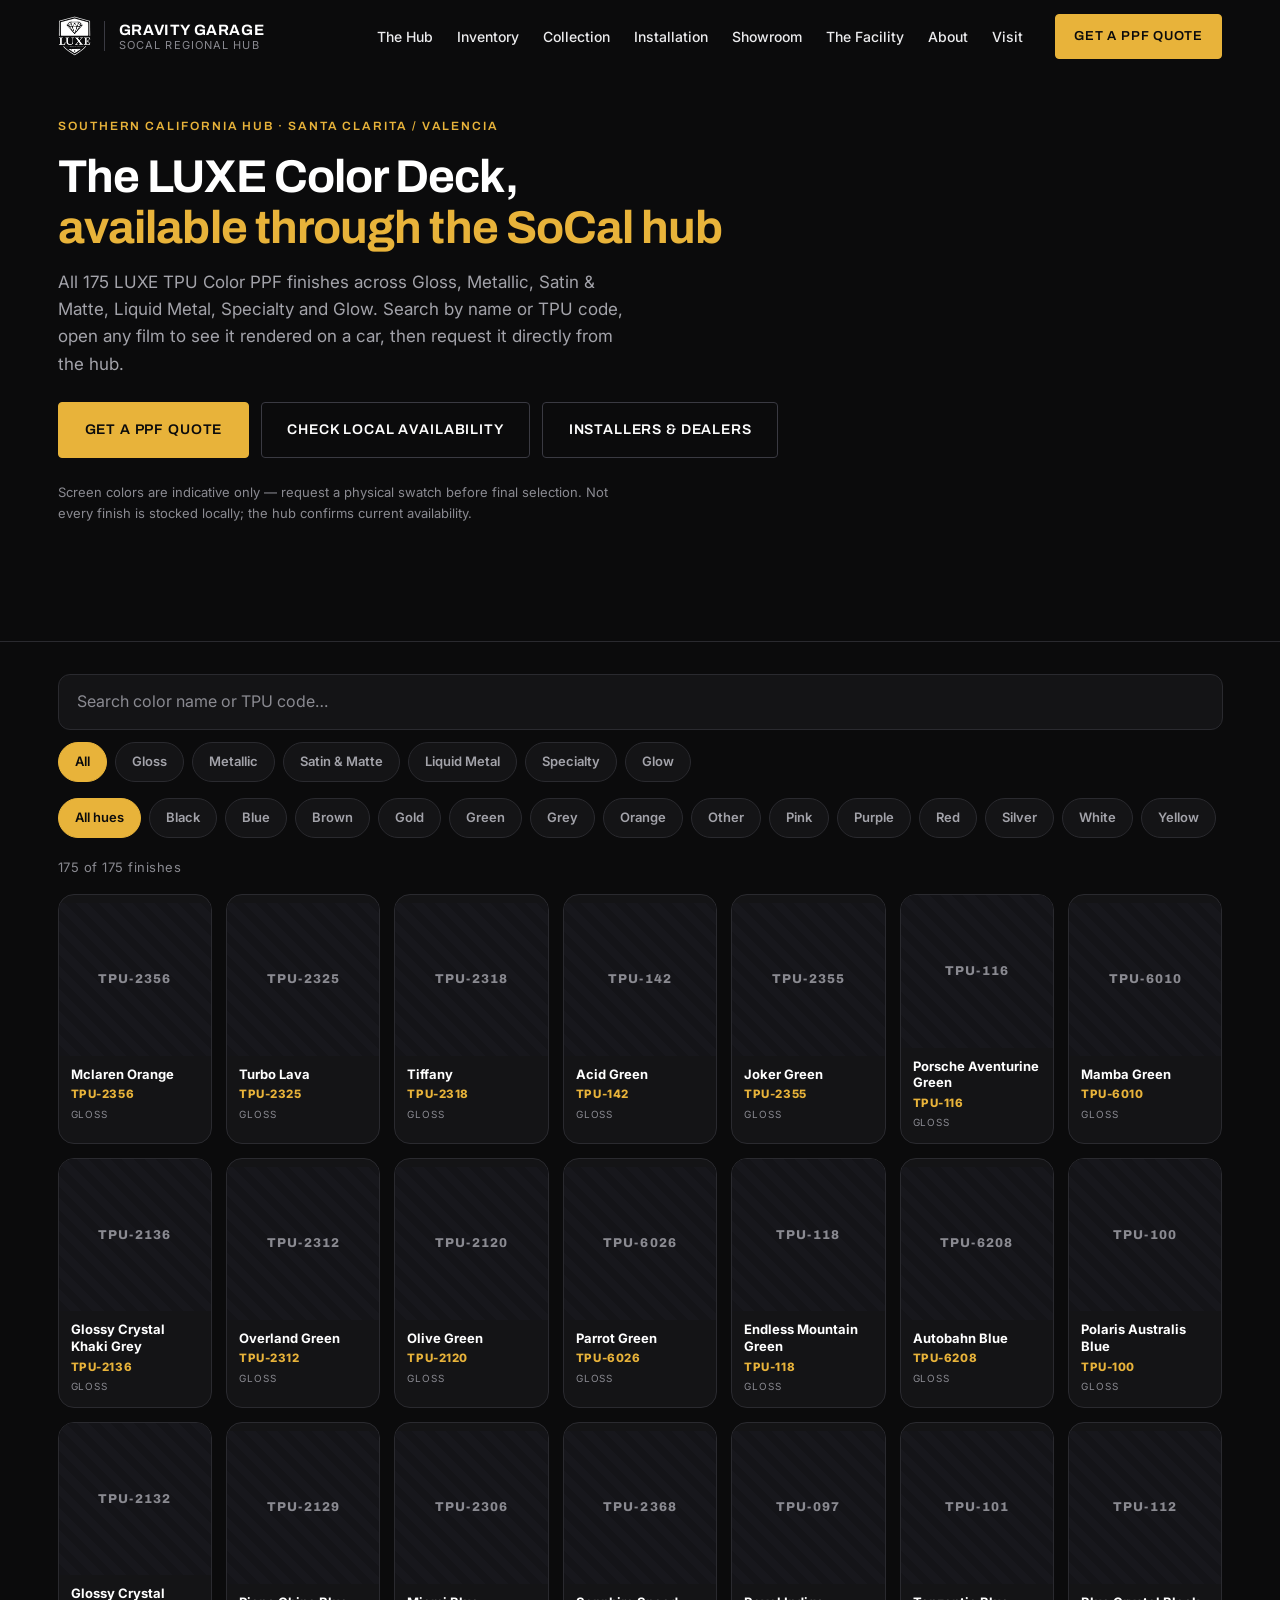
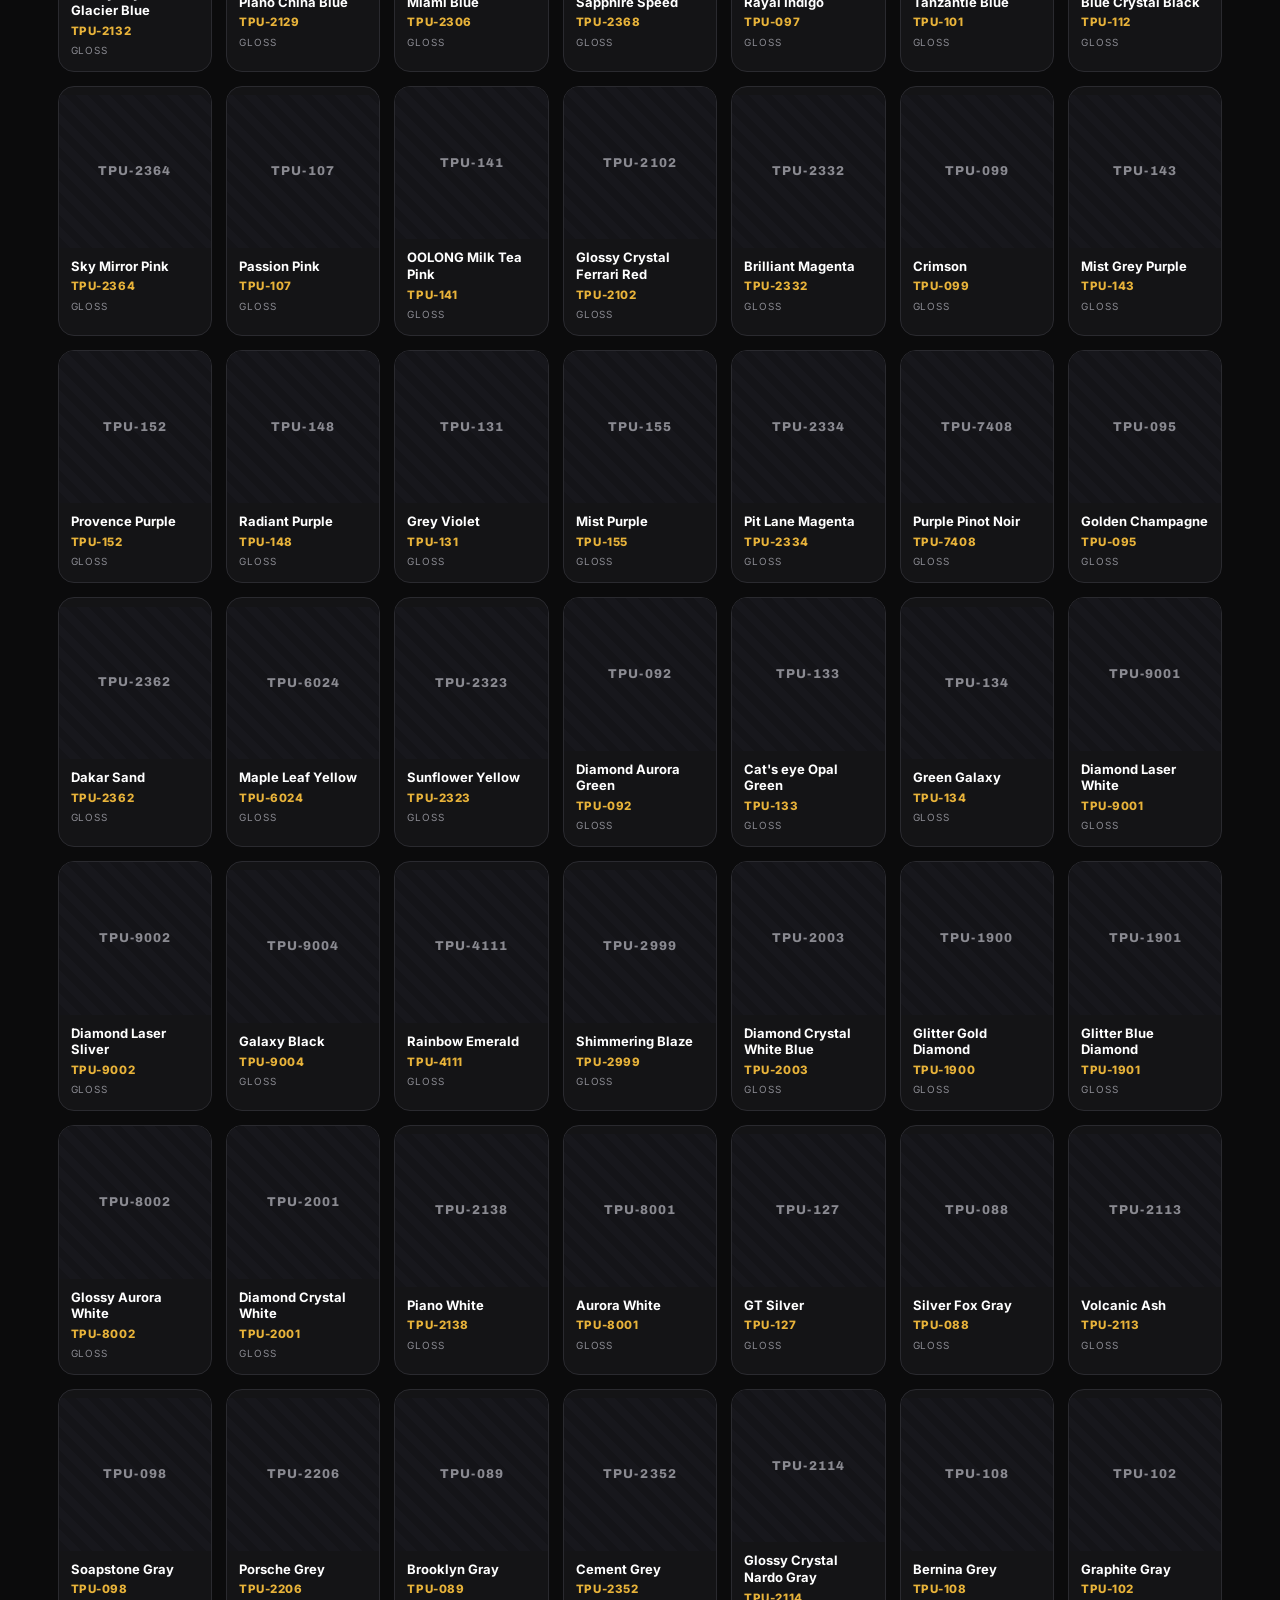
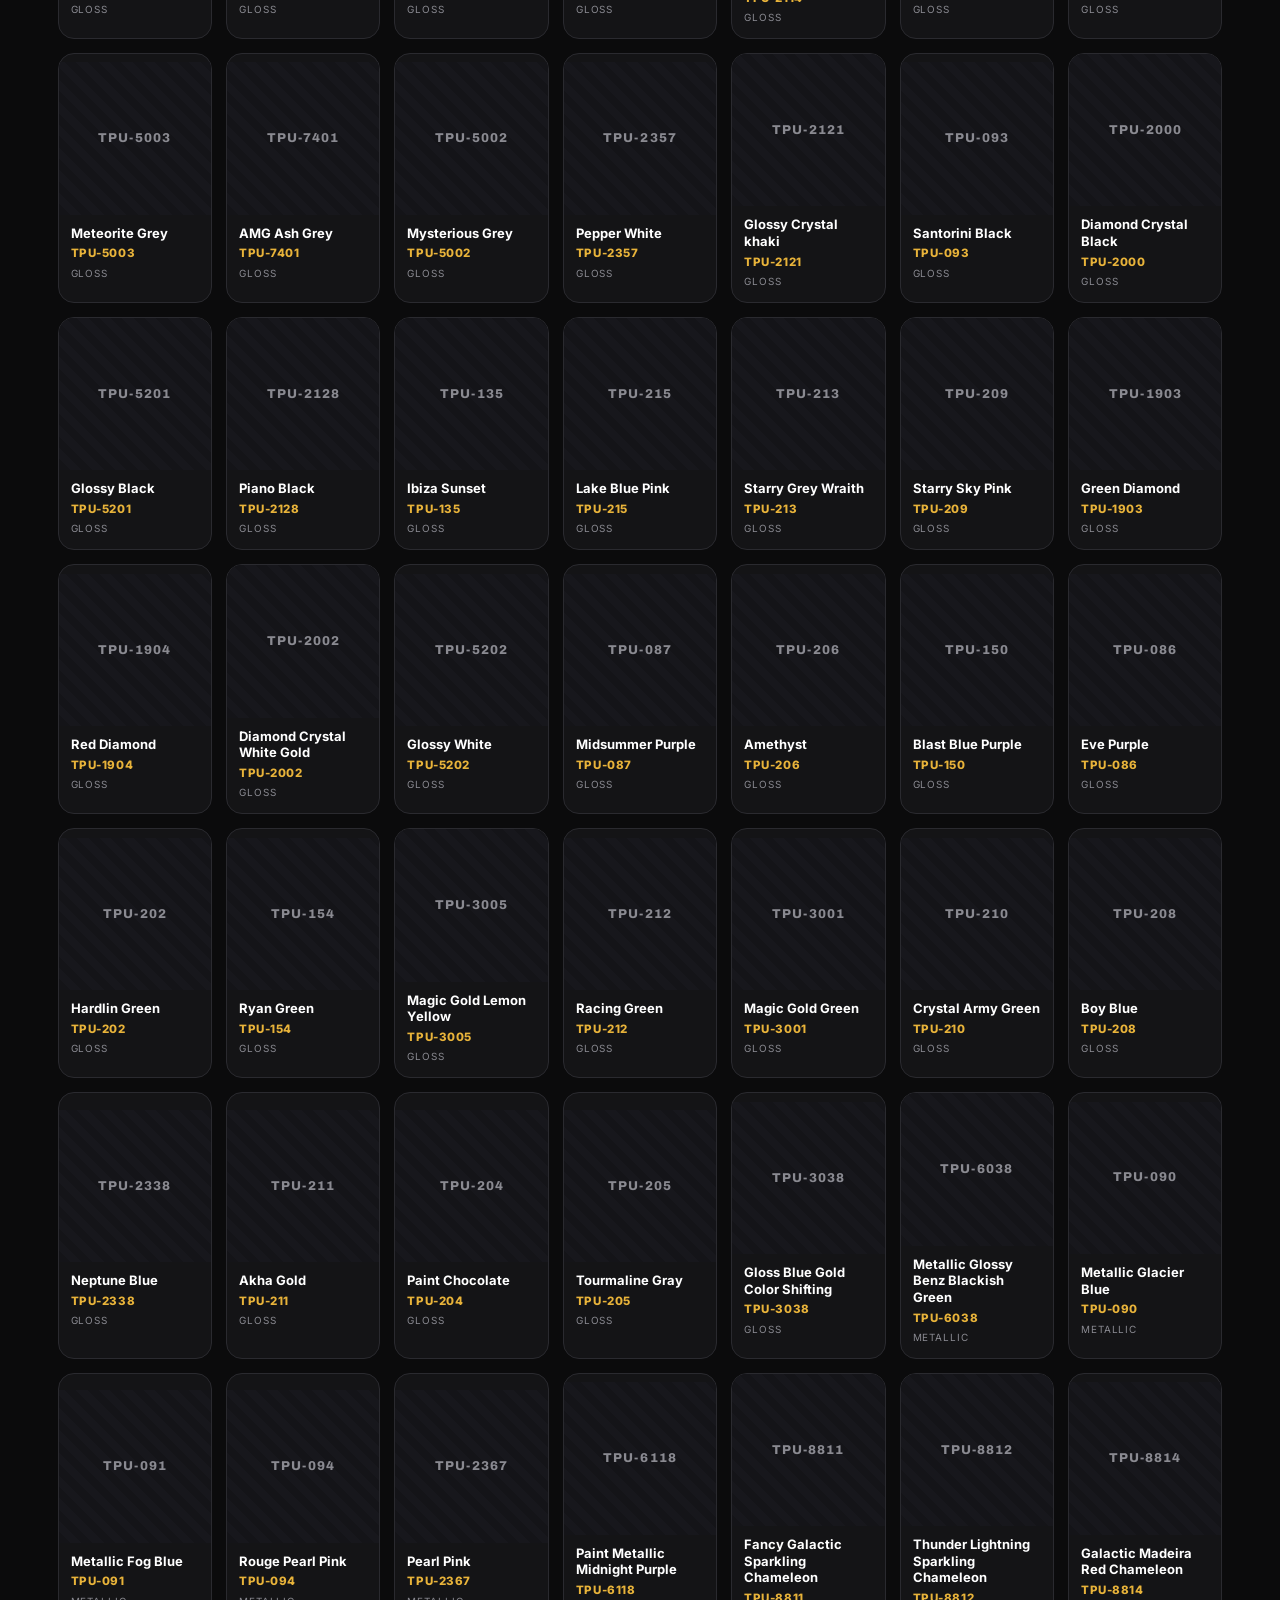
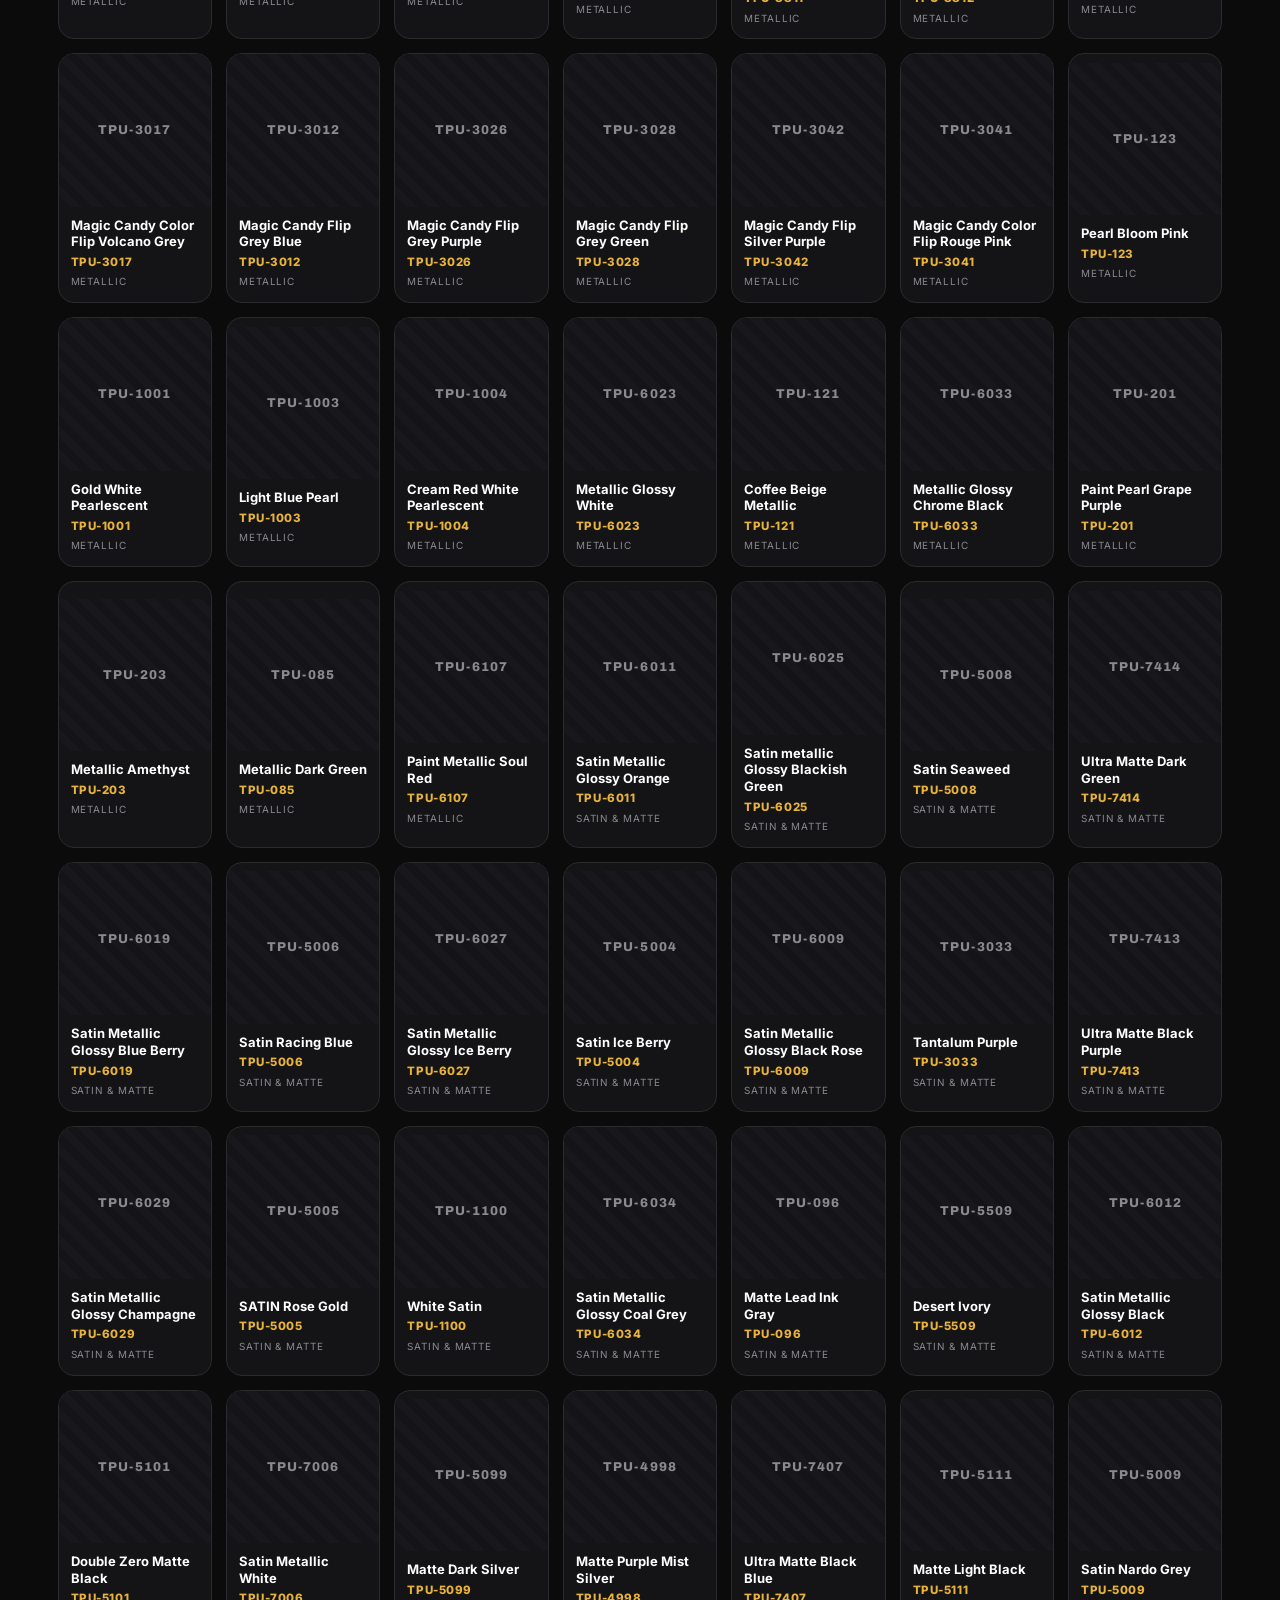
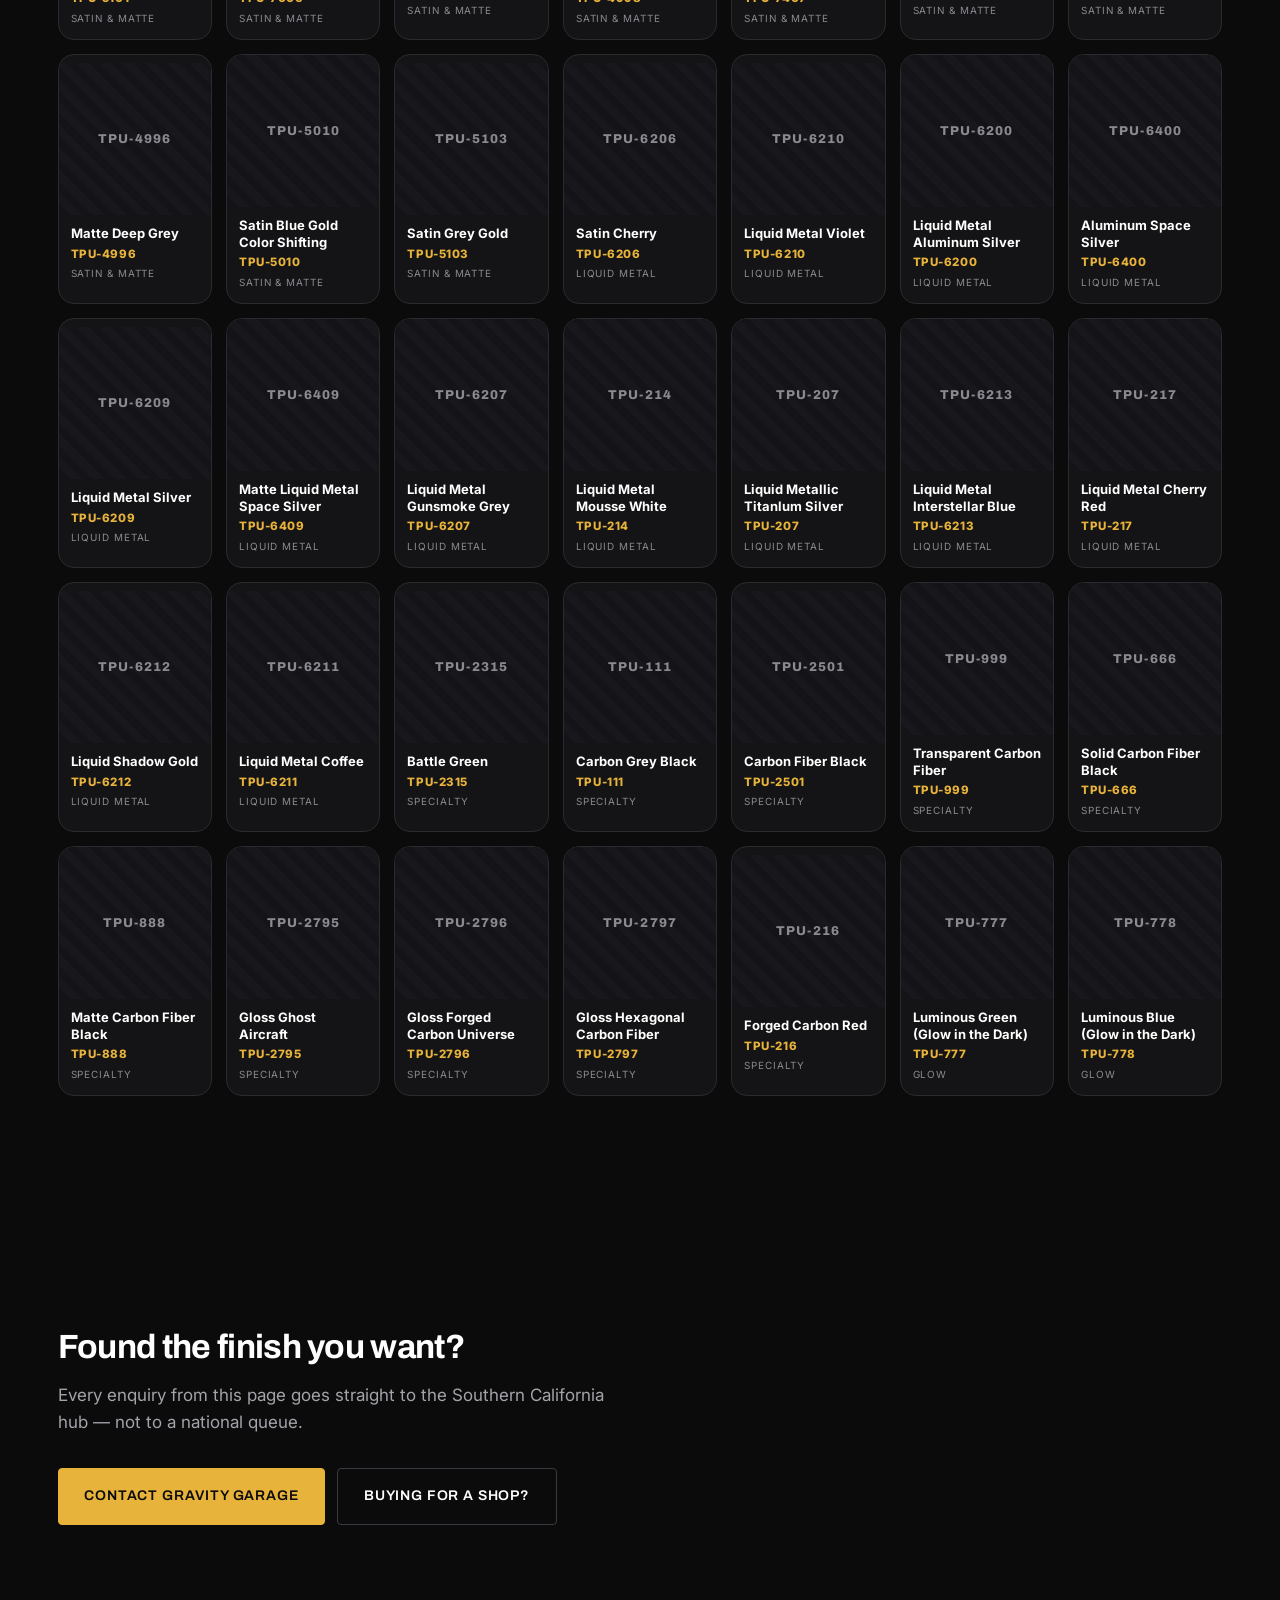
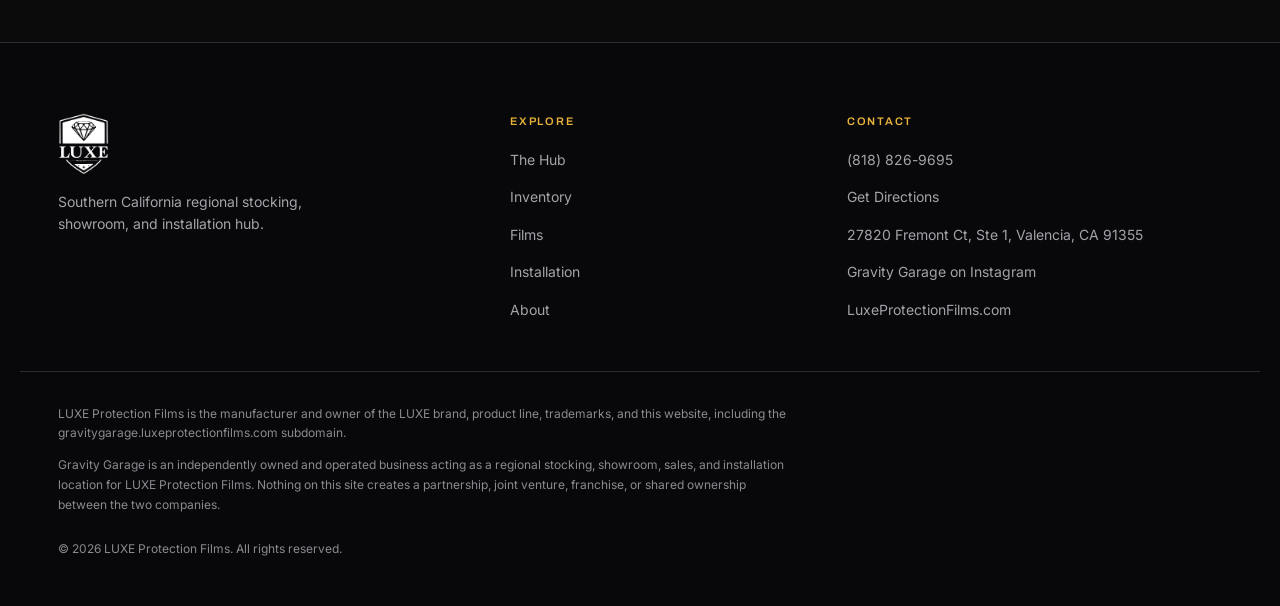
==== color-deck/index.html @ 2bc5af94 "v6 — sales conversion rebuild, local SEO, and the hub color deck POSITIONING & SEO Title, meta, H1 a" ====
<!DOCTYPE html>
<html lang="en" class="no-js">
<head>
<meta charset="utf-8">
<meta name="viewport" content="width=device-width, initial-scale=1, viewport-fit=cover">
<title>LUXE Color PPF Deck — 175 Finishes | Southern California Hub</title>
<meta name="description" content="Browse all 175 LUXE TPU Color PPF finishes — Gloss, Metallic, Satin &amp; Matte, Liquid Metal, Specialty and Glow. Search by name or TPU code, see each film on a car, and request it directly from the Southern California hub in Santa Clarita / Valencia.">
<meta name="theme-color" content="#0B0B0C">
<link rel="canonical" href="https://gravitygarage.luxeprotectionfilms.com/color-deck/">

<meta property="og:type" content="website">
<meta property="og:site_name" content="LUXE Protection Films — Southern California Hub">
<meta property="og:title" content="LUXE Color PPF Deck — 175 Finishes | Southern California">
<meta property="og:description" content="All 175 LUXE TPU Color PPF finishes, searchable by name or TPU code. Request any finish from the Santa Clarita / Valencia hub.">
<meta property="og:url" content="https://gravitygarage.luxeprotectionfilms.com/color-deck/">
<meta property="og:image" content="https://gravitygarage.luxeprotectionfilms.com/assets/images/social/og-luxe-gravity-hub.jpg">
<meta name="twitter:card" content="summary_large_image">
<meta name="geo.region" content="US-CA">
<meta name="geo.placename" content="Santa Clarita, Valencia, California">

<link rel="icon" href="../assets/brand/icon-32.png" sizes="32x32">
<link rel="apple-touch-icon" href="../assets/brand/icon-180.png">
<link rel="preconnect" href="https://fonts.googleapis.com">
<link rel="preconnect" href="https://fonts.gstatic.com" crossorigin>
<link rel="preconnect" href="https://cdn.shopify.com" crossorigin>
<link href="https://fonts.googleapis.com/css2?family=Archivo:wght@500;600;700;800&family=Inter:wght@400;500;600&display=swap" rel="stylesheet">
<link rel="stylesheet" href="../assets/css/reset.css">
<link rel="stylesheet" href="../assets/css/tokens.css">
<link rel="stylesheet" href="../assets/css/main.css">
<link rel="stylesheet" href="../assets/css/deck.css">
</head>
<body>
<a class="skip-link" href="../#main">Skip to main content</a>

<!-- ══════════ HEADER ══════════ -->
<header class="site-header" id="siteHeader">
  <div class="wrap header__inner">

    <a class="lockup" href="/" aria-label="LUXE Protection Films — Southern California Regional Hub, home">
      <img class="lockup__luxe" src="../assets/brand/luxe-logo-white.png"
           srcset="../assets/brand/luxe-logo-white.png 1x, assets/brand/luxe-logo-white@2x.png 2x"
           width="261" height="316" alt="LUXE Protection Films">
      <span class="lockup__rule" aria-hidden="true"></span>
      <span class="lockup__gg">
        <span class="lockup__gg-name">Gravity Garage</span>
        <span class="lockup__gg-sub">SoCal Regional Hub</span>
      </span>
    </a>

    <nav class="nav" id="nav" aria-label="Primary">
      <ul class="nav__list">
        <li><a href="../#hub">The Hub</a></li>
        <li><a href="../#inventory">Inventory</a></li>
        <li><a href="../#films">Collection</a></li>
        <li><a href="../#installation">Installation</a></li>
        <li><a href="../#showroom">Showroom</a></li>
        <li><a href="../#story">The Facility</a></li>
        <li><a href="../#about">About</a></li>
        <li><a href="../#visit">Visit</a></li>
      </ul>
      <a class="btn btn--gold btn--sm nav__cta" href="../#quote" data-cta="quote">Get a PPF Quote</a>
    </nav>

    <button class="nav-toggle" id="navToggle" aria-expanded="false" aria-controls="nav" aria-label="Open menu">
      <span class="nav-toggle__bar"></span>
      <span class="nav-toggle__bar"></span>
      <span class="nav-toggle__bar"></span>
    </button>

  </div>
</header>
<main id="main">
  <section class="section deck-hero">
    <div class="wrap">
      <p class="eyebrow reveal">Southern California Hub · Santa Clarita / Valencia</p>
      <h1 class="h2 reveal" id="deckTitle">The LUXE Color Deck,<br><em>available through the SoCal hub</em></h1>
      <p class="section__lede reveal">All 175 LUXE TPU Color PPF finishes across Gloss, Metallic, Satin &amp; Matte, Liquid Metal, Specialty and Glow. Search by name or TPU code, open any film to see it rendered on a car, then request it directly from the hub.</p>
      <div class="btn-row reveal">
        <a class="btn btn--gold" href="../#quote">Get a PPF Quote</a>
        <a class="btn btn--ghost" href="../#availability">Check Local Availability</a>
        <a class="btn btn--ghost" href="../#trade">Installers &amp; Dealers</a>
      </div>
      <p class="deck__disclaimer reveal">Screen colors are indicative only — request a physical swatch before final selection. Not every finish is stocked locally; the hub confirms current availability.</p>
    </div>
  </section>

  <section class="section deck" aria-labelledby="deckTitle">
    <div class="wrap">
      <div class="deck__controls reveal">
        <label class="sr-only" for="deckSearch">Search color name or TPU code</label>
        <input class="deck__search" id="deckSearch" type="search" placeholder="Search color name or TPU code…" autocomplete="off">
        <div class="deck__chiprow" id="deckSections" role="group" aria-label="Filter by finish"></div>
        <div class="deck__chiprow" id="deckHues" role="group" aria-label="Filter by hue"></div>
      </div>
      <p class="deck__count" id="deckCount" role="status" aria-live="polite"></p>
      <div class="deck__grid" id="deckGrid"></div>
      <p class="deck__empty" id="deckEmpty" hidden>No finishes match — try clearing a filter.</p>
    </div>
  </section>

  <section class="section deck-cta">
    <div class="wrap">
      <h2 class="h2 h2--sm">Found the finish you want?</h2>
      <p class="section__lede">Every enquiry from this page goes straight to the Southern California hub — not to a national queue.</p>
      <div class="btn-row">
        <a class="btn btn--gold" href="../#quote">Contact Gravity Garage</a>
        <a class="btn btn--ghost" href="../#trade">Buying for a shop?</a>
      </div>
    </div>
  </section>
</main>
<!-- ══════════ FOOTER ══════════ -->
<footer class="site-footer">
  <div class="wrap footer__grid">
    <div class="footer__brand">
      <img src="../assets/brand/luxe-logo-white.png" srcset="../assets/brand/luxe-logo-white.png 1x, assets/brand/luxe-logo-white@2x.png 2x" width="261" height="316" loading="lazy" alt="LUXE Protection Films">
      <p>Southern California regional stocking, showroom, and installation hub.</p>
    </div>

    <nav class="footer__nav" aria-label="Footer">
      <h2 class="footer__h">Explore</h2>
      <ul>
        <li><a href="../#hub">The Hub</a></li>
        <li><a href="../#inventory">Inventory</a></li>
        <li><a href="../#films">Films</a></li>
        <li><a href="../#installation">Installation</a></li>
        <li><a href="../#about">About</a></li>
      </ul>
    </nav>

    <div class="footer__contact">
      <h2 class="footer__h">Contact</h2>
      <ul>
        <li><a data-site="phone-link" href="tel:+18188269695"><span data-site="phone">(818) 826-9695</span></a></li>
        <li><a data-site="directions" href="#" target="_blank" rel="noopener">Get Directions</a></li>
        <li><span data-site="address">27820 Fremont Ct, Ste 1, Santa Clarita (Valencia), CA 91355</span></li>
        <li><a data-site="instagram" href="https://www.instagram.com/gravitygarage_" target="_blank" rel="noopener">Gravity Garage on Instagram</a></li>
        <li><a href="https://www.luxeprotectionfilms.com" rel="noopener">LuxeProtectionFilms.com</a></li>
      </ul>
    </div>
  </div>

  <div class="wrap footer__legal">
    <p>LUXE Protection Films is the manufacturer and owner of the LUXE brand, product line, trademarks, and this website, including the <span class="nowrap">gravitygarage.luxeprotectionfilms.com</span> subdomain.</p>
    <p>Gravity Garage is an independently owned and operated business acting as a regional stocking, showroom, sales, and installation location for LUXE Protection Films. Nothing on this site creates a partnership, joint venture, franchise, or shared ownership between the two companies.</p>
    <p class="footer__copy">&copy; <span id="year">2026</span> LUXE Protection Films. All rights reserved.</p>
  </div>
</footer>
<div class="deckm" id="deckModal" hidden>
  <div class="deckm__panel" role="dialog" aria-modal="true" aria-labelledby="deckmName">
    <div class="deckm__swatch" id="deckmSwatch"></div>
    <div class="deckm__body">
      <button class="deckm__close" id="deckmClose" type="button" aria-label="Close">&times;</button>
      <p class="deckm__sec" id="deckmSec"></p>
      <h2 class="deckm__name" id="deckmName"></h2>
      <p class="deckm__code" id="deckmCode"></p>
      <p class="deckm__badge" id="deckmBadge" hidden>★ New for 2026</p>
      <dl class="deckm__rows" id="deckmRows"></dl>
      <div class="deckm__render" id="deckmRender" hidden>
        <p class="deckm__rcap">See it on a car</p>
        <img id="deckmImg" alt="" loading="lazy">
      </div>
      <div class="deckm__acts">
        <a class="btn btn--gold btn--full" id="deckmQuote" href="../#quote">Request this finish</a>
        <a class="btn btn--ghost btn--full" id="deckmStock" href="../#availability">Check local availability</a>
        <a class="deckm__trade" id="deckmTrade" href="../#trade">Buying for a shop? Contact the hub &rarr;</a>
      </div>
      <p class="deckm__fine">Screen colors are indicative. Confirm with a physical swatch before committing.</p>
    </div>
  </div>
</div>

<script src="../assets/js/site-config.js"></script>
<script src="../assets/js/main.js" defer></script>
<script src="../assets/js/color-deck-data.js"></script>
<script src="../assets/js/deck.js" defer></script>
</body>
</html>
---- assets/css/tokens.css ----
/* ============================================================
   tokens.css — design system primitives
   Palette is deliberately narrow: black, white, LUXE yellow.
   Gold is an ACCENT only — never body text on black, never a wash.
   ============================================================ */

:root {

  /* ---- Surfaces ---- */
  --ink:        #0B0B0C;   /* page base */
  --surface:    #141416;   /* raised section */
  --surface-2:  #1B1B1F;   /* cards, inputs */
  --surface-3:  #232328;   /* hover on cards */
  --line:       #2A2A2F;   /* hairline borders */
  --line-soft:  #202024;

  /* ---- Brand ---- */
  --gold:       #E8B33A;
  --gold-deep:  #B98A24;
  --gold-tint:  rgba(232, 179, 58, 0.12);
  --gold-edge:  rgba(232, 179, 58, 0.32);

  /* ---- Text ---- */
  --white:      #FFFFFF;
  --text:       #ECECEE;
  --muted:      #A3A3AA;
  --muted-2:    #8A8A91;   /* WCAG AA: 5.0:1 on --surface, 5.7:1 on --bg */

  /* ---- Type ---- */
  --font-display: "Archivo", "Helvetica Neue", Arial, sans-serif;
  --font-body:    "Inter", "Helvetica Neue", Arial, sans-serif;

  --fs-eyebrow: 0.75rem;
  --fs-body:    1rem;
  --fs-lede:    1.0625rem;

  /* Fluid display sizes */
  --fs-h1: clamp(2.25rem, 1.35rem + 4.4vw, 4.75rem);
  --fs-h2: clamp(1.75rem, 1.25rem + 2.2vw, 2.875rem);
  --fs-h3: clamp(1.125rem, 1rem + 0.5vw, 1.375rem);

  --lh-tight: 1.04;
  --tr-tight: -0.02em;
  --tr-wide:  0.16em;

  /* ---- Space ---- */
  --sp-1: 0.25rem;
  --sp-2: 0.5rem;
  --sp-3: 0.75rem;
  --sp-4: 1rem;
  --sp-5: 1.5rem;
  --sp-6: 2rem;
  --sp-7: 3rem;
  --sp-8: 4rem;
  --sp-9: 6rem;

  --section-y: clamp(4rem, 2.5rem + 6vw, 8rem);

  /* ---- Layout ---- */
  --wrap: 1240px;
  --wrap-pad: clamp(1.25rem, 0.75rem + 2vw, 2.5rem);
  --header-h: 74px;

  /* ---- Radii & elevation ---- */
  --r-sm: 4px;
  --r-md: 8px;
  --r-lg: 14px;
  --shadow-1: 0 1px 2px rgba(0,0,0,.4);
  --shadow-2: 0 18px 44px rgba(0,0,0,.55);

  /* ---- Motion ---- */
  --ease: cubic-bezier(.16,.68,.32,1);
  --t-fast: 160ms var(--ease);
  --t-mid:  260ms var(--ease);
  --t-slow: 420ms var(--ease);
}

@media (max-width: 720px) {
  :root { --header-h: 64px; }
}
---- assets/css/main.css ----
/* ============================================================
   main.css
   LUXE Protection Films — Southern California Regional Hub
   Operated by Gravity Garage
   ------------------------------------------------------------
   00 · Base & typography
   01 · Layout primitives
   02 · Buttons
   03 · Header & navigation
   04 · Hero
   05 · Credential strip
   06 · Split sections
   07 · Locally stocked / inventory
   08 · Film lineup
   09 · Lanes
   10 · Visit block
   11 · Forms & cards
   12 · Contact
   13 · Footer
   14 · Mobile action bar
   15 · Motion / reveal
   16 · Print
   ============================================================ */


/* ══════════ 00 · BASE & TYPOGRAPHY ══════════ */

html { scroll-behavior: smooth; scroll-padding-top: calc(var(--header-h) + 12px); }

body {
  background: var(--ink);
  color: var(--text);
  font-family: var(--font-body);
  font-size: var(--fs-body);
  overflow-x: hidden;
}

p { color: var(--muted); }
p + p { margin-top: var(--sp-4); }

strong { color: var(--text); font-weight: 600; }

em {
  font-style: normal;
  color: var(--gold);
}

.h2, .h3 {
  font-family: var(--font-display);
  color: var(--white);
  letter-spacing: var(--tr-tight);
  line-height: 1.1;
  text-wrap: balance;
}

.h2 { font-size: var(--fs-h2); font-weight: 700; }
.h3 { font-size: var(--fs-h3); font-weight: 600; letter-spacing: -0.01em; }

.eyebrow {
  font-family: var(--font-display);
  font-size: var(--fs-eyebrow);
  font-weight: 600;
  letter-spacing: var(--tr-wide);
  text-transform: uppercase;
  color: var(--gold);
  margin-bottom: var(--sp-4);
}

.muted { color: var(--muted-2); font-size: 0.9375rem; }
.nowrap { white-space: nowrap; }

.opt { color: var(--muted-2); font-weight: 400; }

.skip-link {
  position: absolute;
  left: var(--sp-4);
  top: -100px;
  z-index: 200;
  background: var(--gold);
  color: #000;
  font-weight: 600;
  padding: var(--sp-3) var(--sp-5);
  border-radius: var(--r-sm);
  transition: top var(--t-fast);
}
.skip-link:focus { top: var(--sp-4); }

/* Tick lists */
.ticks {
  list-style: none;
  padding: 0;
  margin: var(--sp-5) 0;
  display: grid;
  gap: var(--sp-3);
}
.ticks li {
  position: relative;
  padding-left: 1.75rem;
  color: var(--muted);
  font-size: 0.9375rem;
}
.ticks li::before {
  content: "";
  position: absolute;
  left: 0;
  top: 0.62em;
  width: 10px;
  height: 2px;
  background: var(--gold);
}


/* ══════════ 01 · LAYOUT PRIMITIVES ══════════ */

.wrap {
  width: 100%;
  max-width: var(--wrap);
  margin-inline: auto;
  padding-inline: var(--wrap-pad);
}

.section { padding-block: var(--section-y); position: relative; }

.section__head {
  max-width: 60ch;
  margin-bottom: clamp(2.5rem, 1.5rem + 3vw, 4rem);
}
.section__lede {
  font-size: var(--fs-lede);
  margin-top: var(--sp-4);
  max-width: 52ch;
}


/* ══════════ 02 · BUTTONS ══════════ */

.btn {
  display: inline-flex;
  align-items: center;
  justify-content: center;
  gap: var(--sp-2);
  font-family: var(--font-display);
  font-size: 0.875rem;
  font-weight: 600;
  letter-spacing: 0.06em;
  text-transform: uppercase;
  padding: 1rem 1.6rem;
  border-radius: var(--r-sm);
  border: 1px solid transparent;
  min-height: 52px;
  text-align: center;
  transition: background-color var(--t-fast), border-color var(--t-fast),
              color var(--t-fast), transform var(--t-fast);
}
.btn:active { transform: translateY(1px); }

.btn--gold {
  background: var(--gold);
  color: #0B0B0C;
  border-color: var(--gold);
}
.btn--gold:hover { background: #F2C255; border-color: #F2C255; }

.btn--ghost {
  background: transparent;
  color: var(--white);
  border-color: #3A3A42;
}
.btn--ghost:hover { border-color: var(--gold); color: var(--gold); }

.btn--sm { padding: 0.7rem 1.15rem; min-height: 42px; font-size: 0.8125rem; }
.btn--full { width: 100%; }

.btn-row {
  display: flex;
  flex-wrap: wrap;
  gap: var(--sp-3);
  margin-top: var(--sp-6);
}
.btn-row--stack { flex-direction: column; margin-top: var(--sp-5); }


/* ══════════ 03 · HEADER & NAVIGATION ══════════ */

.site-header {
  position: fixed;
  inset: 0 0 auto 0;
  z-index: 100;
  height: var(--header-h);
  display: flex;
  align-items: center;
  background: transparent;
  border-bottom: 1px solid transparent;
  transition: background-color var(--t-mid), border-color var(--t-mid),
              backdrop-filter var(--t-mid);
}
.site-header.is-stuck {
  background: rgba(11, 11, 12, 0.92);
  border-bottom-color: var(--line);
  -webkit-backdrop-filter: saturate(140%) blur(14px);
  backdrop-filter: saturate(140%) blur(14px);
}

.header__inner {
  display: flex;
  align-items: center;
  justify-content: space-between;
  gap: var(--sp-5);
}

/* Brand lockup */
.lockup {
  display: flex;
  align-items: center;
  gap: 0.85rem;
  flex-shrink: 0;
}
.lockup__luxe {
  height: 40px;
  width: auto;
}
.lockup__rule {
  width: 1px;
  height: 30px;
  background: #3A3A42;
}
.lockup__gg { display: flex; flex-direction: column; line-height: 1.15; }
.lockup__gg-name {
  font-family: var(--font-display);
  font-size: 0.9375rem;
  font-weight: 700;
  letter-spacing: 0.04em;
  text-transform: uppercase;
  color: var(--white);
}
.lockup__gg-sub {
  font-size: 0.6875rem;
  letter-spacing: 0.1em;
  text-transform: uppercase;
  color: var(--muted-2);
}

.nav { display: flex; align-items: center; gap: var(--sp-6); }
.nav__list { display: flex; align-items: center; gap: var(--sp-5); }
.nav__list a {
  font-size: 0.875rem;
  font-weight: 500;
  color: var(--text);
  padding-block: var(--sp-2);
  position: relative;
  transition: color var(--t-fast);
}
.nav__list a::after {
  content: "";
  position: absolute;
  left: 0; right: 0; bottom: 0;
  height: 1px;
  background: var(--gold);
  transform: scaleX(0);
  transform-origin: left;
  transition: transform var(--t-fast);
}
.nav__list a:hover { color: var(--gold); }
.nav__list a:hover::after { transform: scaleX(1); }

.nav-toggle {
  display: none;
  width: 46px;
  height: 46px;
  flex-direction: column;
  align-items: center;
  justify-content: center;
  gap: 5px;
  margin-right: -8px;
}
.nav-toggle__bar {
  display: block;
  width: 22px;
  height: 2px;
  background: var(--white);
  transition: transform var(--t-fast), opacity var(--t-fast);
}
.nav-toggle[aria-expanded="true"] .nav-toggle__bar:nth-child(1) { transform: translateY(7px) rotate(45deg); }
.nav-toggle[aria-expanded="true"] .nav-toggle__bar:nth-child(2) { opacity: 0; }
.nav-toggle[aria-expanded="true"] .nav-toggle__bar:nth-child(3) { transform: translateY(-7px) rotate(-45deg); }

@media (max-width: 960px) {
  .nav-toggle { display: flex; }

  .nav {
    position: fixed;
    inset: var(--header-h) 0 auto 0;
    flex-direction: column;
    align-items: stretch;
    gap: 0;
    background: rgba(11, 11, 12, 0.98);
    -webkit-backdrop-filter: blur(18px);
    backdrop-filter: blur(18px);
    border-bottom: 1px solid var(--line);
    padding: var(--sp-4) var(--wrap-pad) var(--sp-6);
    transform: translateY(-8px);
    opacity: 0;
    visibility: hidden;
    pointer-events: none;
    transition: opacity var(--t-mid), transform var(--t-mid), visibility var(--t-mid);
    max-height: calc(100dvh - var(--header-h));
    overflow-y: auto;
  }
  .nav.is-open {
    transform: translateY(0);
    opacity: 1;
    visibility: visible;
    pointer-events: auto;
  }
  .nav__list { flex-direction: column; align-items: stretch; gap: 0; }
  .nav__list a {
    display: block;
    padding: var(--sp-4) 0;
    font-size: 1.0625rem;
    border-bottom: 1px solid var(--line-soft);
  }
  .nav__list a::after { display: none; }
  .nav__cta { margin-top: var(--sp-5); width: 100%; }
}

@media (max-width: 420px) {
  .lockup__gg-sub { display: none; }
  .lockup__luxe { height: 34px; }
}


/* ══════════ 04 · HERO ══════════ */

.hero {
  position: relative;
  min-height: 100svh;
  display: flex;
  align-items: flex-end;
  padding-top: calc(var(--header-h) + var(--sp-6));
  padding-bottom: clamp(4rem, 2rem + 8vw, 8rem);
  overflow: hidden;
  isolation: isolate;
}

.hero__media {
  position: absolute;
  inset: 0;
  z-index: -2;
}
.hero__media img {
  width: 100%;
  height: 100%;
  object-fit: cover;
  object-position: center 55%;
}

.hero__scrim {
  position: absolute;
  inset: 0;
  z-index: -1;
  background:
    linear-gradient(to top, rgba(11,11,12,.96) 0%, rgba(11,11,12,.72) 34%, rgba(11,11,12,.30) 66%, rgba(11,11,12,.55) 100%),
    linear-gradient(to right, rgba(11,11,12,.72) 0%, rgba(11,11,12,.10) 62%);
}

.hero__content { position: relative; }

.hero__title {
  font-family: var(--font-display);
  font-size: var(--fs-h1);
  font-weight: 800;
  line-height: var(--lh-tight);
  letter-spacing: var(--tr-tight);
  text-transform: uppercase;
  color: var(--white);
  max-width: 15ch;
  margin-bottom: var(--sp-4);
  text-wrap: balance;
}

.hero__lede {
  font-size: clamp(1rem, 0.94rem + 0.3vw, 1.125rem);
  color: #C9C9CE;
  max-width: 44ch;
  text-wrap: pretty;
}

.hero__actions {
  display: flex;
  flex-wrap: wrap;
  gap: var(--sp-3);
  margin-top: var(--sp-5);
}

/* Three routes in the hero — keep them on one line on desktop,
   stacked and full-width on phones so none of them get cramped. */
.hero__actions--three .btn { flex: 0 1 auto; }

@media (max-width: 720px) {
  .hero__actions--three { flex-direction: column; align-items: stretch; gap: var(--sp-2); }
  .hero__actions--three .btn { width: 100%; }
}

.hero__scroll {
  position: absolute;
  left: 50%;
  bottom: var(--sp-5);
  translate: -50% 0;
  width: 26px;
  height: 42px;
  border: 1px solid #4A4A52;
  border-radius: 13px;
  display: grid;
  place-items: start center;
  padding-top: 8px;
}
.hero__scroll span {
  width: 3px;
  height: 7px;
  border-radius: 2px;
  background: var(--gold);
  animation: scrollHint 1.9s var(--ease) infinite;
}
@keyframes scrollHint {
  0%   { opacity: 0; transform: translateY(0); }
  35%  { opacity: 1; }
  100% { opacity: 0; transform: translateY(14px); }
}

@media (max-width: 720px) {
  .hero { min-height: 92svh; align-items: center; }
  .hero__title { max-width: 100%; }
  .hero__scroll { display: none; }
  .hero__actions .btn { width: 100%; }
}


/* ══════════ 05 · CREDENTIAL STRIP ══════════ */

.credentials {
  background: var(--surface);
  border-block: 1px solid var(--line);
  padding-block: clamp(2.5rem, 1.5rem + 3vw, 4rem);
}
.credentials__grid {
  display: grid;
  grid-template-columns: repeat(4, 1fr);
  gap: var(--sp-6);
}
.cred { border-left: 1px solid var(--line); padding-left: var(--sp-5); }
.cred__n {
  display: block;
  font-family: var(--font-display);
  font-size: 0.75rem;
  font-weight: 700;
  letter-spacing: 0.14em;
  color: var(--gold);
  margin-bottom: var(--sp-3);
}
.cred__t {
  font-family: var(--font-display);
  font-size: 1rem;
  font-weight: 700;
  letter-spacing: 0.02em;
  text-transform: uppercase;
  color: var(--white);
  margin-bottom: var(--sp-2);
}
.cred p { font-size: 0.875rem; line-height: 1.55; }

@media (max-width: 900px) {
  .credentials__grid { grid-template-columns: repeat(2, 1fr); gap: var(--sp-5); }
}
@media (max-width: 520px) {
  .credentials__grid { grid-template-columns: 1fr; }
}


/* ══════════ 06 · SPLIT SECTIONS ══════════ */

.split__grid {
  display: grid;
  grid-template-columns: 1fr 1.05fr;
  gap: clamp(2.5rem, 1rem + 5vw, 5.5rem);
  align-items: center;
}
.split--rev .split__grid { direction: rtl; }
.split--rev .split__grid > * { direction: ltr; }

.split__grid--tight { grid-template-columns: 0.72fr 1fr; }

.split__text { max-width: 56ch; }

.split__media { margin: 0; position: relative; }
.split__media picture {
  display: block;
  border-radius: var(--r-lg);
  overflow: hidden;
  border: 1px solid var(--line);
  box-shadow: var(--shadow-2);
}
.split__media figcaption {
  margin-top: var(--sp-3);
  font-size: 0.8125rem;
  color: var(--muted-2);
  line-height: 1.5;
}

.obj { width: 100%; height: auto; }
.obj--hub      { aspect-ratio: 16 / 10; object-fit: cover; object-position: center 42%; }
.obj--plotter  { aspect-ratio: 16 / 10; object-fit: cover; object-position: center 55%; }
.obj--sign     { aspect-ratio: 4 / 5;   object-fit: cover; object-position: center 46%; }

.split__media--portrait picture { max-width: 460px; }

@media (max-width: 900px) {
  .split__grid,
  .split__grid--tight { grid-template-columns: 1fr; gap: var(--sp-7); }
  .split--rev .split__grid { direction: ltr; }
  .split__media--portrait picture { max-width: 100%; }
  .obj--sign { aspect-ratio: 3 / 2; }
  /* Image first on mobile for the About block reads better after the heading */
  #about .split__media { order: 2; }
  #about .split__text  { order: 1; }
}


/* ══════════ 07 · LOCALLY STOCKED / INVENTORY ══════════ */

.stock {
  position: relative;
  isolation: isolate;
  padding-block: clamp(5rem, 3rem + 9vw, 10rem);
  border-block: 1px solid var(--line);
}
.stock__media { position: absolute; inset: 0; z-index: -2; }
.stock__media img { width: 100%; height: 100%; object-fit: cover; object-position: center 40%; }
.stock__vignette {
  position: absolute;
  inset: 0;
  /* Must be POSITIVE. Inside .stock__media's stacking context a negative
     z-index paints beneath non-positioned block children — i.e. beneath the
     <img> — so the scrim did nothing. .stock__media is itself at z-index:-2,
     so a positive value here still stays behind the panel copy. */
  z-index: 1;
  background:
    linear-gradient(to right, rgba(11,11,12,.95) 0%, rgba(11,11,12,.90) 34%, rgba(11,11,12,.62) 66%, rgba(11,11,12,.42) 100%),
    linear-gradient(to bottom, rgba(11,11,12,.28), rgba(11,11,12,.28));
}

.stock__panel {
  display: grid;
  grid-template-columns: 1fr 440px;
  gap: clamp(2.5rem, 1rem + 5vw, 5rem);
  align-items: start;
}
.stock__copy {
  max-width: 48ch;
  padding: var(--sp-5) var(--sp-5) var(--sp-5) 0;
}
.stock__copy p { color: var(--text); }
.stock__copy p + p { margin-top: var(--sp-4); }


@media (max-width: 900px) {
  .stock__panel { grid-template-columns: 1fr; }
  .stock__copy { padding: var(--sp-4) 0; }
  .stock__copy::before { display: none; }
  .stock__vignette {
    background: linear-gradient(to bottom, rgba(11,11,12,.93), rgba(11,11,12,.97));
  }
}


/* ══════════ 08 · FILM LINEUP ══════════ */

.films { background: var(--surface); border-bottom: 1px solid var(--line); }

.films__grid {
  display: grid;
  grid-template-columns: repeat(4, 1fr);
  gap: var(--sp-5);
}

.film {
  background: var(--surface-2);
  border: 1px solid var(--line);
  border-radius: var(--r-lg);
  overflow: hidden;
  display: flex;
  flex-direction: column;
  transition: border-color var(--t-mid), transform var(--t-mid), background-color var(--t-mid);
}
.film:hover {
  border-color: var(--gold-edge);
  background: var(--surface-3);
  transform: translateY(-3px);
}

.film__media {
  aspect-ratio: 4 / 3;
  background: #101013;
  border-bottom: 1px solid var(--line);
  overflow: hidden;
}
.film__media img { width: 100%; height: 100%; object-fit: cover; object-position: center; }
.film__media--tone img { object-position: center 60%; }

.film__body { padding: var(--sp-5); display: flex; flex-direction: column; flex: 1; }
.film__n {
  font-family: var(--font-display);
  font-size: 0.6875rem;
  font-weight: 700;
  letter-spacing: 0.16em;
  color: var(--gold);
  margin-bottom: var(--sp-3);
}
.film__body .h3 { margin-bottom: var(--sp-2); }
.film__tag {
  font-family: var(--font-display);
  font-size: 0.8125rem;
  font-weight: 500;
  letter-spacing: 0.04em;
  text-transform: uppercase;
  color: #C9C9CE;
  margin-bottom: var(--sp-3);
}
.film__body p:last-child { font-size: 0.875rem; line-height: 1.6; }

.films__note {
  margin-top: var(--sp-6);
  font-size: 0.9375rem;
}
.films__note a {
  color: var(--gold);
  border-bottom: 1px solid var(--gold-edge);
  transition: border-color var(--t-fast);
}
.films__note a:hover { border-bottom-color: var(--gold); }

@media (max-width: 1040px) { .films__grid { grid-template-columns: repeat(2, 1fr); } }
@media (max-width: 560px)  { .films__grid { grid-template-columns: 1fr; } }


/* ══════════ 09 · LANES ══════════ */

.lanes__grid {
  display: grid;
  grid-template-columns: repeat(2, 1fr);
  gap: var(--sp-5);
}
.lane {
  background: var(--surface);
  border: 1px solid var(--line);
  border-radius: var(--r-lg);
  padding: clamp(1.75rem, 1rem + 2vw, 2.75rem);
  display: flex;
  flex-direction: column;
}
.lane--alt {
  background:
    linear-gradient(180deg, var(--gold-tint) 0%, rgba(0,0,0,0) 46%),
    var(--surface);
  border-color: var(--gold-edge);
}
.lane p { margin-top: var(--sp-3); }
.lane .btn-row { margin-top: auto; padding-top: var(--sp-6); }

@media (max-width: 780px) { .lanes__grid { grid-template-columns: 1fr; } }


/* ══════════ 10 · VISIT BLOCK ══════════ */

.visit {
  margin-top: var(--sp-7);
  padding-top: var(--sp-6);
  border-top: 1px solid var(--line);
}
.visit .h3 { margin-bottom: var(--sp-5); }

.visit__list { display: grid; gap: var(--sp-4); }
.visit__list > div {
  display: grid;
  grid-template-columns: 96px 1fr;
  gap: var(--sp-4);
  align-items: baseline;
}
.visit__list dt {
  font-family: var(--font-display);
  font-size: 0.6875rem;
  font-weight: 600;
  letter-spacing: 0.14em;
  text-transform: uppercase;
  color: var(--muted-2);
}
.visit__list dd { color: var(--text); font-size: 0.9375rem; }
.visit__list dd a { border-bottom: 1px solid var(--gold-edge); transition: color var(--t-fast); }
.visit__list dd a:hover { color: var(--gold); }

@media (max-width: 480px) {
  .visit__list > div { grid-template-columns: 1fr; gap: var(--sp-1); }
  .visit .btn-row .btn { width: 100%; }
}


/* ══════════ 11 · FORMS & CARDS ══════════ */

.card {
  background: var(--surface-2);
  border: 1px solid var(--line);
  border-radius: var(--r-lg);
  padding: clamp(1.5rem, 1rem + 1.6vw, 2.25rem);
  box-shadow: var(--shadow-2);
}
.form-card .h3 { margin-bottom: var(--sp-5); }

.form { display: grid; gap: var(--sp-4); }
.form--compact { gap: var(--sp-3); }

.field { display: grid; gap: var(--sp-2); }
.field-row { display: grid; grid-template-columns: 1fr 1fr; gap: var(--sp-4); }

.field label {
  font-family: var(--font-display);
  font-size: 0.75rem;
  font-weight: 600;
  letter-spacing: 0.1em;
  text-transform: uppercase;
  color: var(--muted);
}

.field input,
.field select,
.field textarea {
  width: 100%;
  background: #0E0E10;
  border: 1px solid #313139;
  border-radius: var(--r-sm);
  color: var(--white);
  padding: 0.85rem 0.9rem;
  font-size: 1rem;
  min-height: 50px;
  transition: border-color var(--t-fast), background-color var(--t-fast);
}
.field textarea { min-height: auto; resize: vertical; line-height: 1.55; }

.field input::placeholder,
.field textarea::placeholder { color: #5E5E66; }

.field input:hover,
.field select:hover,
.field textarea:hover { border-color: #43434D; }

.field input:focus,
.field select:focus,
.field textarea:focus {
  outline: none;
  border-color: var(--gold);
  background: #121215;
  box-shadow: 0 0 0 3px rgba(232,179,58,.15);
}

.field select {
  appearance: none;
  background-image:
    linear-gradient(45deg, transparent 50%, var(--muted) 50%),
    linear-gradient(135deg, var(--muted) 50%, transparent 50%);
  background-position: calc(100% - 20px) 22px, calc(100% - 14px) 22px;
  background-size: 6px 6px, 6px 6px;
  background-repeat: no-repeat;
  padding-right: 2.5rem;
}
.field select option { background: #141416; color: #fff; }

/* Invalid state */
.field input[aria-invalid="true"],
.field select[aria-invalid="true"],
.field textarea[aria-invalid="true"] { border-color: #E06A5C; }

.err {
  font-size: 0.8125rem;
  color: #F08C80;
  min-height: 0;
  margin: 0;
}
.err:empty { display: none; }

/* Honeypot */
.hp {
  position: absolute !important;
  width: 1px; height: 1px;
  overflow: hidden;
  clip: rect(0 0 0 0);
  clip-path: inset(50%);
  white-space: nowrap;
}

.form button[type="submit"] { margin-top: var(--sp-2); }
.form button[disabled] { opacity: .6; cursor: progress; }

.form__status {
  font-size: 0.875rem;
  margin: 0;
  min-height: 0;
}
.form__status:empty { display: none; }
.form__status[data-state="ok"]   { color: #7BD4A0; }
.form__status[data-state="error"]{ color: #F08C80; }

.form__fine {
  font-size: 0.75rem;
  color: var(--muted-2);
  line-height: 1.5;
  margin: 0;
}

@media (max-width: 520px) {
  .field-row { grid-template-columns: 1fr; gap: var(--sp-4); }
}


/* ══════════ 12 · CONTACT ══════════ */

.contact { background: var(--surface); border-top: 1px solid var(--line); }
.contact__grid {
  display: grid;
  grid-template-columns: 1fr 1.1fr;
  gap: clamp(2.5rem, 1rem + 5vw, 5rem);
  align-items: start;
}
.contact__intro { max-width: 46ch; }
.contact__intro p { margin-top: var(--sp-4); }

.contact__quick {
  margin-top: var(--sp-6);
  display: grid;
  gap: var(--sp-3);
}
.contact__quick a {
  display: inline-flex;
  align-items: center;
  gap: var(--sp-3);
  font-size: 0.9375rem;
  color: var(--text);
  transition: color var(--t-fast);
}
.contact__quick a:hover { color: var(--gold); }
.ico { color: var(--gold); font-size: 0.875rem; }

@media (max-width: 900px) {
  .contact__grid { grid-template-columns: 1fr; }
}


/* ══════════ 13 · FOOTER ══════════ */

.site-footer {
  background: #08080A;
  border-top: 1px solid var(--line);
  padding-top: clamp(3rem, 2rem + 3vw, 5rem);
}
.footer__grid {
  display: grid;
  grid-template-columns: 1.4fr 1fr 1.3fr;
  gap: var(--sp-7);
  padding-bottom: var(--sp-7);
}
.footer__brand img { height: 62px; width: auto; margin-bottom: var(--sp-4); }
.footer__brand p { font-size: 0.875rem; max-width: 34ch; }

.footer__h {
  font-family: var(--font-display);
  font-size: 0.6875rem;
  font-weight: 600;
  letter-spacing: 0.16em;
  text-transform: uppercase;
  color: var(--gold);
  margin-bottom: var(--sp-4);
}
.footer__nav ul,
.footer__contact ul { display: grid; gap: var(--sp-3); list-style: none; padding: 0; }
.footer__nav a,
.footer__contact a,
.footer__contact span {
  font-size: 0.875rem;
  color: var(--muted);
  transition: color var(--t-fast);
}
.footer__nav a:hover,
.footer__contact a:hover { color: var(--gold); }

.footer__legal {
  border-top: 1px solid var(--line);
  padding-block: var(--sp-6) var(--sp-7);
}
.footer__legal p {
  font-size: 0.75rem;
  line-height: 1.65;
  color: var(--muted-2);
  max-width: 92ch;
}
.footer__legal p + p { margin-top: var(--sp-3); }
.footer__copy { margin-top: var(--sp-5) !important; }

@media (max-width: 860px) {
  .footer__grid { grid-template-columns: 1fr 1fr; gap: var(--sp-6); }
  .footer__brand { grid-column: 1 / -1; }
}
@media (max-width: 520px) {
  .footer__grid { grid-template-columns: 1fr; }
}


/* ══════════ 14 · MOBILE ACTION BAR ══════════ */

.actionbar { display: none; }

/* The bar is fixed over the page, so the document needs matching
   clearance or it covers the last form field, the submit button, and
   the footer disclaimer. 64px bar + safe-area inset + breathing room. */
@media (max-width: 720px) {
  body { padding-bottom: calc(64px + env(safe-area-inset-bottom)); }
  .site-footer { padding-bottom: var(--sp-5); }
  /* Anchored jumps shouldn't land under the sticky header either. */
  :target { scroll-margin-top: 84px; }
  .form .btn[type="submit"] { scroll-margin-bottom: calc(88px + env(safe-area-inset-bottom)); }
}

@media (max-width: 720px) {
  .actionbar {
    position: fixed;
    left: 0; right: 0; bottom: 0;
    z-index: 90;
    display: grid;
    grid-template-columns: repeat(3, 1fr);
    gap: 1px;
    background: var(--line);
    border-top: 1px solid var(--line);
    padding-bottom: env(safe-area-inset-bottom);
    transform: translateY(110%);
    transition: transform var(--t-mid);
  }
  .actionbar.is-visible { transform: translateY(0); }

  .actionbar__btn {
    background: #101013;
    color: var(--white);
    display: flex;
    flex-direction: column;
    align-items: center;
    justify-content: center;
    gap: 3px;
    min-height: 60px;
    font-family: var(--font-display);
    font-size: 0.6875rem;
    font-weight: 600;
    letter-spacing: 0.1em;
    text-transform: uppercase;
  }
  .actionbar__btn .ico { font-size: 1rem; line-height: 1; }
  .actionbar__btn--gold { background: var(--gold); color: #0B0B0C; }
  .actionbar__btn--gold .ico { color: #0B0B0C; }

  /* Keep last section clear of the bar */
  .site-footer { padding-bottom: 64px; }
}


/* ══════════ 15 · MOTION / REVEAL ══════════ */

.reveal {
  opacity: 0;
  transform: translateY(18px);
  transition: opacity var(--t-slow), transform var(--t-slow);
  will-change: opacity, transform;
}
.reveal.is-in { opacity: 1; transform: none; }

/* Stagger children inside grids */
.credentials__grid .reveal:nth-child(2),
.films__grid .reveal:nth-child(2) { transition-delay: 70ms; }
.credentials__grid .reveal:nth-child(3),
.films__grid .reveal:nth-child(3) { transition-delay: 140ms; }
.credentials__grid .reveal:nth-child(4),
.films__grid .reveal:nth-child(4) { transition-delay: 210ms; }
.lanes__grid .reveal:nth-child(2) { transition-delay: 90ms; }

@media (prefers-reduced-motion: reduce) {
  .reveal { opacity: 1 !important; transform: none !important; }
  .hero__scroll span { animation: none; opacity: 1; }
}

/* Fallback if JS is unavailable */
.no-js .reveal { opacity: 1; transform: none; }


/* ══════════ 16 · PRINT ══════════ */

@media print {
  .site-header, .actionbar, .hero__scroll, .form-card, .nav-toggle { display: none !important; }
  body { background: #fff; color: #000; }
  .h2, .h3, .hero__title { color: #000; }
  p, .muted { color: #333; }
  .section { padding-block: 1.5rem; }
}

/* ══════════════════════════════════════════════════
   COLLECTION · SPECS, COLORWAYS, RANGE, FACILITY
   ══════════════════════════════════════════════════ */

.h2--sm{font-size:clamp(1.5rem,3vw,2.1rem)}

/* Spec list inside film cards */
.spec{list-style:none;margin:1rem 0 0;padding:0;display:flex;flex-wrap:wrap;gap:.4rem}
.spec li{font-family:var(--f-ui,inherit);font-size:.75rem;letter-spacing:.04em;text-transform:uppercase;
  color:var(--muted);border:1px solid var(--line);border-radius:2rem;padding:.3rem .7rem}

/* Outbound product link */
.film__link{display:inline-flex;align-items:center;gap:.45rem;margin-top:1.1rem;
  font-size:.78rem;letter-spacing:.09em;text-transform:uppercase;font-weight:600;
  color:var(--gold);text-decoration:none;border-bottom:1px solid transparent;transition:border-color .2s,color .2s}
.film__link:hover,.film__link:focus-visible{border-bottom-color:var(--gold);color:#fff}
.film__link span{font-size:.9em}

/* Colorway block */
.colorway{margin-top:5rem;padding-top:3.5rem;border-top:1px solid var(--line)}
.colorway__head{max-width:60ch;margin-bottom:2.5rem}
.colorway__grid{display:grid;gap:1.5rem;grid-template-columns:repeat(auto-fit,minmax(230px,1fr))}
.cway{background:var(--surface);border:1px solid var(--line);border-radius:var(--r,10px);padding:1.6rem}
.cway__t{font-family:var(--f-display,inherit);font-size:1rem;letter-spacing:.12em;text-transform:uppercase;
  color:#fff;margin:0 0 1rem;padding-bottom:.7rem;border-bottom:1px solid var(--gold)}
.chips{list-style:none;margin:0 0 1rem;padding:0;display:flex;flex-wrap:wrap;gap:.35rem}
.chips li{font-size:.76rem;color:var(--muted);background:var(--surface-2);border:1px solid var(--line);
  border-radius:2rem;padding:0;white-space:nowrap;overflow:hidden}
.chips li > *{display:block;padding:.28rem .65rem}

/* Supporting range */
.range{margin-top:3rem;display:grid;gap:1.5rem;grid-template-columns:repeat(auto-fit,minmax(240px,1fr))}
.range__item{padding:1.5rem 0 0;border-top:1px solid var(--line)}
.range__item p{color:var(--muted);font-size:.94rem;margin:0}
.range__item .film__link{margin-top:.85rem}

/* ── Story timeline ── */
.story{background:var(--surface)}
/* Facility / Capability / Regional Support — factual columns. */
.facts{display:grid;gap:2rem;grid-template-columns:repeat(auto-fit,minmax(260px,1fr))}
.fact{position:relative;padding-top:2.2rem;border-top:1px solid var(--line)}
.fact::before{content:"";position:absolute;top:-1px;left:0;width:44px;height:2px;background:var(--gold)}
.fact__t{font-family:var(--font-display);font-size:.78rem;letter-spacing:.16em;
  text-transform:uppercase;color:var(--gold);font-weight:700;margin:0 0 .8rem}
.fact p{color:var(--muted);margin:0}

.timeline{list-style:none;margin:0;padding:0;display:grid;gap:2rem;
  grid-template-columns:repeat(auto-fit,minmax(260px,1fr));counter-reset:tl}
.tl{position:relative;padding-top:2.2rem;border-top:1px solid var(--line)}
.tl::before{content:"";position:absolute;top:-1px;left:0;width:44px;height:2px;background:var(--gold)}
.tl__mark{display:block;font-size:.72rem;letter-spacing:.16em;text-transform:uppercase;
  color:var(--gold);font-weight:700;margin-bottom:.7rem}
.tl p{color:var(--muted);margin:.6rem 0 0}
.tl .h3{margin:0}

@media (max-width:640px){
  .colorway{margin-top:3.5rem;padding-top:2.5rem}
  .cway{padding:1.3rem}
  .timeline{gap:1.75rem}
  .facts{gap:1.75rem}
}

/* ══════════ SHOWROOM GALLERY ══════════ */
.showroom{background:var(--surface)}
.gallery{display:grid;gap:1.25rem;grid-template-columns:repeat(2,1fr)}
.shot{margin:0}
.shot--lead{grid-column:1 / -1}
.shot picture{display:block;overflow:hidden;border-radius:var(--r,10px);border:1px solid var(--line)}
.shot img{display:block;width:100%;height:100%;object-fit:cover;aspect-ratio:4/3;
  transition:transform .6s cubic-bezier(.2,.7,.2,1)}
.shot--lead img{aspect-ratio:16/9}
.shot:hover img{transform:scale(1.03)}
.shot figcaption{margin-top:.7rem;font-size:.82rem;color:var(--muted)}
.ticks--row{margin-top:2.5rem;display:grid;gap:.65rem 2rem;
  grid-template-columns:repeat(auto-fit,minmax(240px,1fr))}
.showroom .btn-row{margin-top:2rem}
@media (max-width:720px){
  .gallery{grid-template-columns:1fr}
  .shot--lead img{aspect-ratio:4/3}
}
@media (prefers-reduced-motion:reduce){.shot img{transition:none}.shot:hover img{transform:none}}

/* ══════════ PACKSHOTS · RANGE CARDS · SOCIAL ══════════ */
/* Packaging renders are supplied on a white studio background and are used
   unmodified, so their panels are light rather than dark.                   */
.film__media--pack{background:#fff;display:flex;align-items:center;justify-content:center;
  padding:1rem;aspect-ratio:4/3;overflow:hidden}
.film__media--pack img{width:100%;height:100%;object-fit:contain;
  transition:transform .5s cubic-bezier(.2,.7,.2,1)}
.film:hover .film__media--pack img{transform:scale(1.03)}

.colorway__pack{margin:0 0 2rem;background:#fff;border:1px solid var(--line);
  border-radius:var(--r,10px);padding:1.1rem;display:flex;align-items:center;justify-content:center}
.colorway__pack img{width:auto;max-width:100%;height:auto;max-height:250px;object-fit:contain}

.range--cards{align-items:start}
.range__item--media{border-top:0;padding:0;background:var(--surface);
  border:1px solid var(--line);border-radius:var(--r,10px);overflow:hidden;
  display:grid;grid-template-columns:170px 1fr;gap:1.2rem;align-items:center}
.range__item--media .packshot{background:#fff;height:100%;display:flex;
  align-items:center;justify-content:center;padding:.9rem}
.range__item--media .packshot img{width:100%;height:230px;object-fit:contain;display:block}
.range__body{padding:1.3rem 1.3rem 1.3rem 0}
.range__body .cway__t{border-bottom:0;padding-bottom:.2rem;margin-bottom:.5rem}

.visit__social{margin:1rem 0 0}
.visit__social a{color:var(--gold);text-decoration:none;font-size:.85rem;
  letter-spacing:.04em;border-bottom:1px solid transparent;transition:border-color .2s}
.visit__social a:hover{border-bottom-color:var(--gold)}

@media (max-width:640px){
  .colorway__pack img{max-height:170px}
  .range__item--media{grid-template-columns:1fr}
  .range__item--media .packshot{padding:1.2rem}
  .range__item--media .packshot img{height:250px}
  .range__body{padding:0 1.3rem 1.3rem}
}
@media (prefers-reduced-motion:reduce){
  .film__media--pack img{transition:none}.film:hover .film__media--pack img{transform:none}
}

/* Anchored CTAs must not land under the sticky header — otherwise the
   tab bar at the top of #contact is hidden the moment you jump to it. */
section[id], div[id="availability"], div[id="stocked"] { scroll-margin-top: 96px; }
@media (max-width: 720px) { section[id], div[id="availability"], div[id="stocked"] { scroll-margin-top: 76px; } }


/* ══════════ 15 · CONTACT TABS — TWO LEAD PATHS ══════════ */

.tabs { margin-top: var(--sp-6); }

.tabs__bar {
  display: grid;
  grid-template-columns: 1fr 1fr;
  gap: var(--sp-3);
  margin-bottom: var(--sp-5);
}

.tabs__btn {
  appearance: none;
  text-align: left;
  cursor: pointer;
  padding: var(--sp-4) var(--sp-4);
  background: var(--surface);
  border: 1px solid var(--line);
  border-radius: 14px;
  color: var(--muted);
  transition: border-color var(--t-fast), background var(--t-fast), color var(--t-fast);
}
.tabs__btn:hover { border-color: var(--gold-edge); color: var(--text); }
.tabs__btn.is-active {
  background: var(--gold-tint);
  border-color: var(--gold);
  color: var(--white);
}
.tabs__k {
  display: block;
  font-family: var(--font-display);
  font-weight: 700;
  font-size: 1.0625rem;
  letter-spacing: var(--tr-tight);
  color: inherit;
}
.tabs__s {
  display: block;
  margin-top: .3rem;
  font-size: .8125rem;
  line-height: 1.45;
  color: var(--muted);
}
.tabs__btn.is-active .tabs__s { color: var(--text); }

.tabs__panel { max-width: 760px; margin-inline: auto; }
.tabs__panel.is-hidden { display: none; }

.form__intro {
  color: var(--muted);
  font-size: .9375rem;
  margin: -.35rem 0 var(--sp-4);
}

/* Grouped vehicle fields */
.fieldset {
  border: 1px solid var(--line);
  border-radius: 12px;
  padding: var(--sp-4);
  margin-bottom: var(--sp-4);
}
.fieldset legend {
  padding-inline: .5rem;
  font-size: .72rem;
  letter-spacing: .16em;
  text-transform: uppercase;
  color: var(--gold);
  font-weight: 700;
}
.field-row--3 { grid-template-columns: repeat(3, 1fr); }

.contact__quick--center {
  display: flex;
  flex-wrap: wrap;
  justify-content: center;
  gap: var(--sp-3) var(--sp-6);
  margin-top: var(--sp-6);
}
.contact__quick--center li { display: flex; align-items: center; gap: .45rem; }

@media (max-width: 720px) {
  .tabs__bar { grid-template-columns: 1fr; gap: var(--sp-2); }
  .field-row--3 { grid-template-columns: 1fr; }
  .fieldset { padding: var(--sp-3); }
}

/* ══════════ 16 · LOCALLY STOCKED COLOURS ══════════ */

.stocked { margin-top: var(--sp-7); }
.stocked__head { margin-bottom: var(--sp-5); }
.stocked__grid {
  display: grid;
  grid-template-columns: repeat(auto-fill, minmax(190px, 1fr));
  gap: var(--sp-3);
}
.swatch {
  display: flex;
  align-items: center;
  gap: .75rem;
  padding: .8rem 1rem;
  background: var(--surface);
  border: 1px solid var(--line);
  border-radius: 12px;
}
.swatch__chip {
  width: 26px; height: 26px;
  border-radius: 50%;
  flex: 0 0 26px;
  border: 1px solid rgba(255,255,255,.18);
  box-shadow: inset 0 1px 2px rgba(255,255,255,.12);
}
.swatch__name { font-size: .875rem; color: var(--text); line-height: 1.3; }
.swatch__line { display: block; font-size: .7rem; letter-spacing: .1em; text-transform: uppercase; color: var(--muted-2); margin-top: .15rem; }
.stocked__note { margin-top: var(--sp-5); font-size: .9375rem; color: var(--muted); }
.stocked__note a { color: var(--gold); border-bottom: 1px solid var(--gold-edge); }

/* ══════════ 17 · COLOR DECK — chips route into the hub's own forms ══════════ */

.chips button.chip {
  appearance: none;
  font: inherit;
  cursor: pointer;
  width: 100%;
  text-align: left;
  background: transparent;
  border: 0;
  padding: 0;
  color: inherit;
  transition: color var(--t-fast);
}
.chips li:has(button.chip) { transition: border-color var(--t-fast), background var(--t-fast); }
.chips li:hover:has(button.chip),
.chips li:focus-within:has(button.chip) {
  border-color: var(--gold);
  background: var(--gold-tint);
}
.chips button.chip:hover { color: var(--white); }
.chips button.chip:focus-visible { outline: 2px solid var(--gold); outline-offset: 2px; border-radius: 2rem; }

/* Touch targets. These chips became interactive, so on phones they need to
   be genuinely tappable rather than 19px tall decorative pills. */
@media (max-width: 900px) {
  .chips { gap: .5rem; }
  .chips li > * {
    min-height: 44px;
    display: flex;
    align-items: center;
    padding: .5rem 1rem;
  }
  .chips li { font-size: .82rem; }
}

.deck__cta {
  margin-top: var(--sp-6);
  padding-top: var(--sp-5);
  border-top: 1px solid var(--line);
}
.deck__note {
  color: var(--muted);
  font-size: .9375rem;
  max-width: 62ch;
  margin-bottom: var(--sp-4);
}

/* Local action first, LUXE catalogue link demoted to a quiet secondary. */
.film__acts { display: flex; flex-wrap: wrap; align-items: center; gap: var(--sp-3); margin-top: var(--sp-4); }
.film__cta {
  display: inline-flex;
  align-items: center;
  min-height: 40px;
  padding: 0 1rem;
  border-radius: 999px;
  background: var(--gold-tint);
  border: 1px solid var(--gold-edge);
  color: var(--white);
  font-size: .8125rem;
  font-weight: 600;
  letter-spacing: .02em;
  transition: background var(--t-fast), border-color var(--t-fast);
}
.film__cta:hover { background: var(--gold); color: #0B0B0C; border-color: var(--gold); }
.film__link--out { font-size: .78rem; color: var(--muted-2); border-bottom-color: transparent; }
.film__link--out:hover { color: var(--muted); }
---- assets/css/deck.css ----
/* ============================================================
   deck.css — LUXE Color Deck, hub edition
   Every action routes into the hub's own forms.
   ============================================================ */

.sr-only{position:absolute;width:1px;height:1px;padding:0;margin:-1px;overflow:hidden;clip:rect(0 0 0 0);white-space:nowrap;border:0}

.deck-hero{padding-block:clamp(6rem,4rem+7vw,9rem) clamp(2rem,1rem+3vw,3rem);border-bottom:1px solid var(--line)}
.deck-hero .btn-row{margin-top:var(--sp-5)}
.deck__disclaimer{margin-top:var(--sp-5);font-size:.8125rem;color:var(--muted-2);max-width:70ch}

.deck{padding-top:var(--sp-6)}
.deck__controls{display:flex;flex-direction:column;gap:var(--sp-3);margin-bottom:var(--sp-4)}
.deck__search{width:100%;padding:14px 18px;border-radius:12px;font:inherit;font-size:1rem;color:var(--text);
  background:var(--surface);border:1px solid var(--line);outline:none}
.deck__search:focus{border-color:var(--gold);box-shadow:0 0 0 3px var(--gold-tint)}
.deck__search::placeholder{color:var(--muted-2)}

.deck__chiprow{display:flex;gap:.5rem;overflow-x:auto;padding-bottom:4px;scrollbar-width:none}
.deck__chiprow::-webkit-scrollbar{display:none}
.deck__fchip{flex:0 0 auto;appearance:none;font:inherit;cursor:pointer;min-height:40px;padding:.5rem 1rem;
  border-radius:999px;font-size:.8125rem;font-weight:600;white-space:nowrap;color:var(--muted);
  background:var(--surface);border:1px solid var(--line);transition:all var(--t-fast)}
.deck__fchip:hover{border-color:var(--gold-edge);color:var(--text)}
.deck__fchip[aria-pressed="true"]{background:var(--gold);border-color:var(--gold);color:#0B0B0C}
.deck__fchip:focus-visible{outline:2px solid var(--gold);outline-offset:2px}

.deck__count{color:var(--muted-2);font-size:.8125rem;letter-spacing:.04em;margin:0 0 var(--sp-4)}
.deck__grid{display:grid;grid-template-columns:repeat(auto-fill,minmax(150px,1fr));gap:14px}
.deck__empty{color:var(--muted);text-align:center;padding:4rem 0}

.dtile{appearance:none;font:inherit;text-align:left;cursor:pointer;padding:0;overflow:hidden;
  background:var(--surface);border:1px solid var(--line);border-radius:16px;transition:transform var(--t-fast),border-color var(--t-fast),box-shadow var(--t-fast)}
.dtile:hover{transform:translateY(-4px);border-color:var(--gold-edge);box-shadow:0 14px 34px rgba(0,0,0,.5)}
.dtile:focus-visible{outline:2px solid var(--gold);outline-offset:2px}
.dtile__sw{position:relative;width:100%;aspect-ratio:1/1;background-repeat:no-repeat;background-color:#141418}
.dtile__new{position:absolute;top:9px;left:9px;padding:4px 10px;border-radius:999px;font-size:.58rem;font-weight:800;
  letter-spacing:.09em;text-transform:uppercase;background:var(--gold);color:#0B0B0C}
.dtile__info{padding:10px 12px 12px}
.dtile__n{display:block;font-size:.8125rem;font-weight:700;line-height:1.28;color:var(--white)}
.dtile__c{display:block;font-size:.72rem;color:var(--gold);font-weight:800;margin-top:3px;letter-spacing:.05em}
.dtile__s{display:block;font-size:.62rem;color:var(--muted-2);margin-top:3px;text-transform:uppercase;letter-spacing:.09em}

/* modal */
.deckm{position:fixed;inset:0;z-index:9999;background:rgba(5,5,6,.82);display:flex;align-items:center;justify-content:center;padding:18px}
.deckm[hidden]{display:none}
.deckm__panel{background:var(--surface);border:1px solid var(--gold-edge);border-radius:20px;max-width:820px;width:100%;
  max-height:92vh;overflow:auto;display:flex;flex-direction:column}
@media(min-width:680px){.deckm__panel{flex-direction:row}}
.deckm__swatch{flex:1 1 45%;min-height:260px;background-repeat:no-repeat;background-color:#141418}
.deckm__body{flex:1 1 55%;padding:28px;position:relative}
.deckm__close{position:absolute;top:12px;right:14px;appearance:none;cursor:pointer;width:40px;height:40px;font-size:24px;line-height:1;
  border-radius:10px;color:var(--muted);background:rgba(255,255,255,.06);border:1px solid var(--line)}
.deckm__close:hover{color:var(--white)}
.deckm__sec{font-size:.68rem;font-weight:800;color:var(--gold);text-transform:uppercase;letter-spacing:.14em}
.deckm__name{font-family:var(--font-display);font-size:1.6rem;font-weight:800;margin-top:.4rem;line-height:1.15;color:var(--white)}
.deckm__code{font-size:1rem;font-weight:800;color:var(--gold);margin-top:.5rem;letter-spacing:.05em}
.deckm__badge{display:inline-block;margin-top:.6rem;padding:5px 12px;border-radius:999px;font-size:.62rem;font-weight:800;
  letter-spacing:.09em;text-transform:uppercase;background:var(--gold);color:#0B0B0C}
.deckm__rows{margin-top:1.2rem;border-top:1px solid var(--line)}
.deckm__rows div{display:flex;justify-content:space-between;gap:1rem;padding:.6rem 0;border-bottom:1px solid var(--line);font-size:.85rem}
.deckm__rows dt{color:var(--muted)}
.deckm__rows dd{font-weight:700;color:var(--white);text-align:right}
.deckm__render{margin-top:1.2rem}
.deckm__rcap{font-size:.62rem;font-weight:800;color:var(--gold);text-transform:uppercase;letter-spacing:.12em;margin-bottom:.5rem}
.deckm__render img{width:100%;display:block;border-radius:12px;border:1px solid var(--gold-edge)}
.deckm__acts{margin-top:1.4rem;display:grid;gap:.6rem}
.deckm__trade{display:block;text-align:center;font-size:.8125rem;color:var(--gold);padding:.4rem}
.deckm__fine{margin-top:1rem;font-size:.72rem;color:var(--muted-2);line-height:1.6}

@media(max-width:720px){
  .deck__grid{grid-template-columns:repeat(auto-fill,minmax(140px,1fr));gap:10px}
  .deckm{padding:0}
  .deckm__panel{max-height:100vh;border-radius:0;border:0}
  .deckm__body{padding:22px 18px 28px}
}

/* Swatch artwork unavailable — show the TPU code so the deck still reads as
   a catalogue rather than a grid of empty boxes. */
.deck-noart .dtile__sw::after,
.deck-noart .deckm__swatch::after{
  content:attr(data-fallback);
  position:absolute;inset:0;display:flex;align-items:center;justify-content:center;
  font-family:var(--font-display);font-size:.8rem;font-weight:800;letter-spacing:.08em;
  color:var(--muted-2);background:repeating-linear-gradient(45deg,#141418,#141418 8px,#17171c 8px,#17171c 16px)}
.deck-noart .deckm__swatch{position:relative}
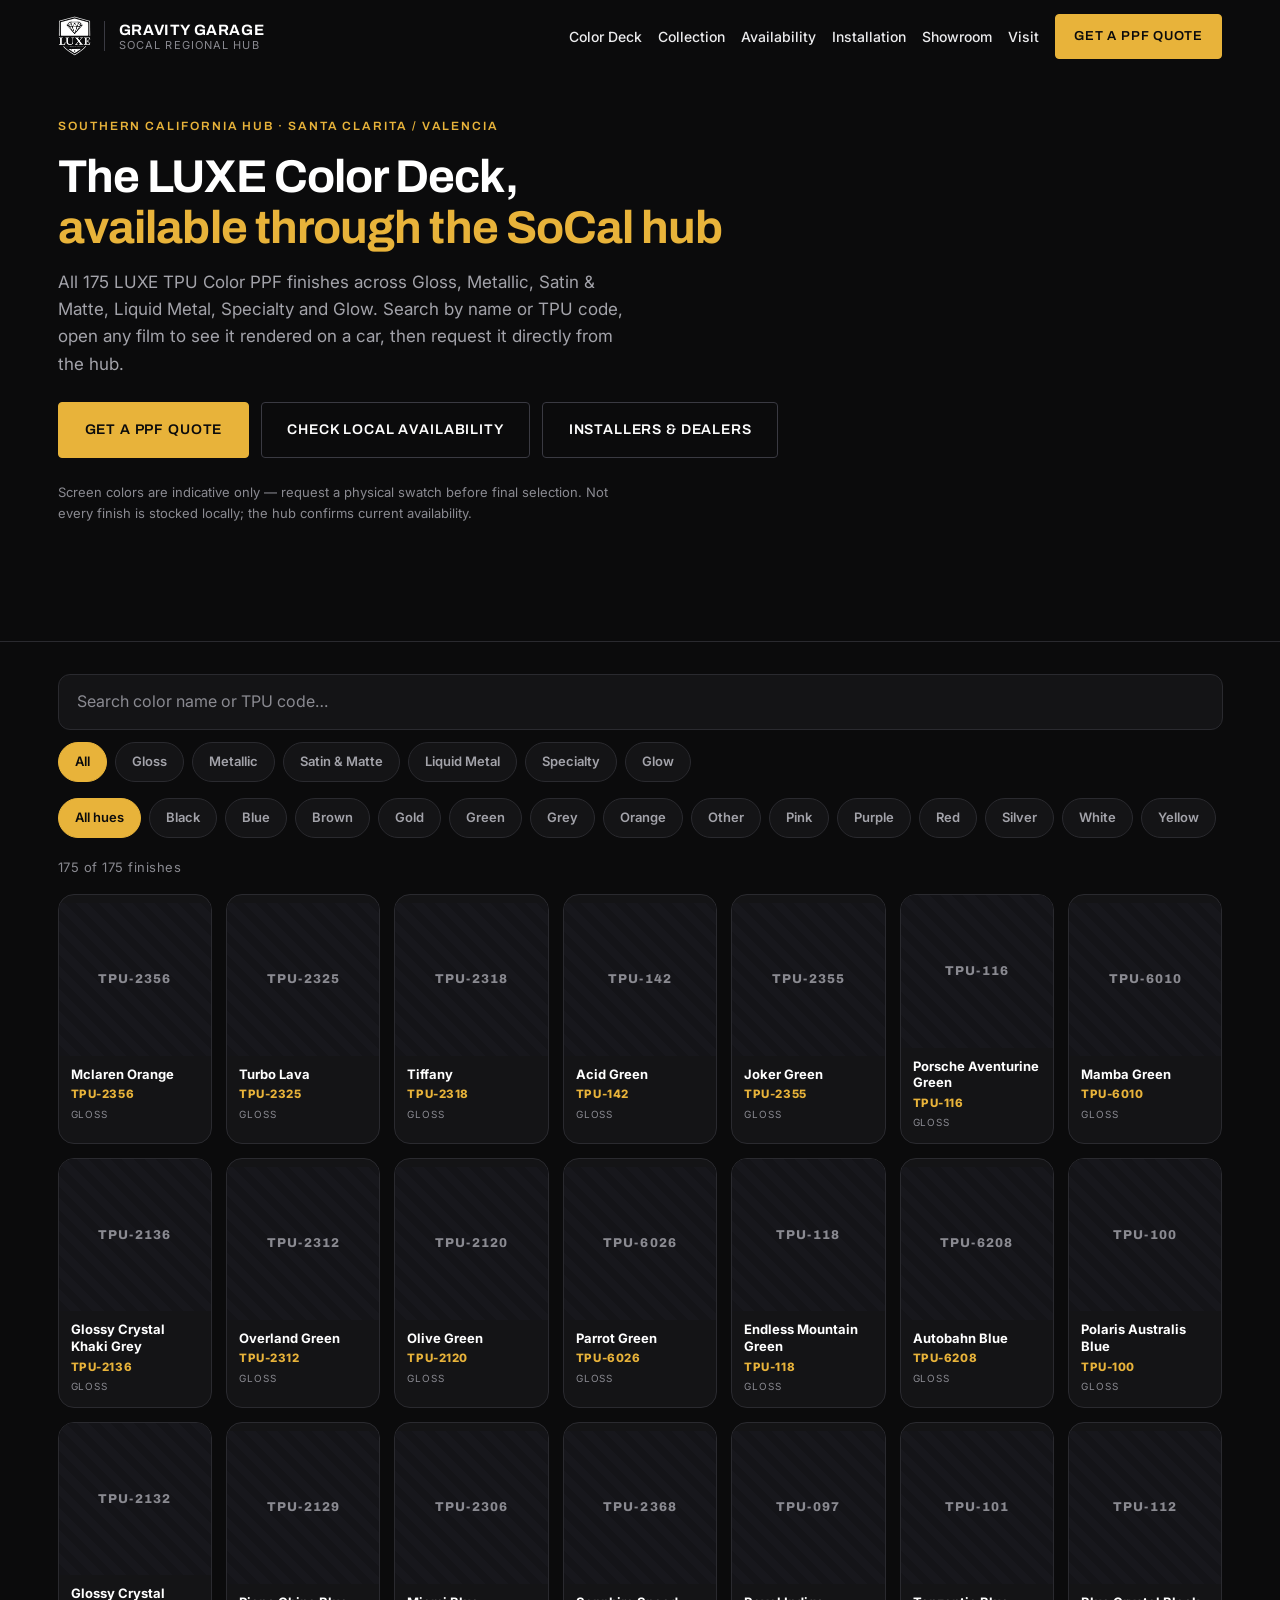
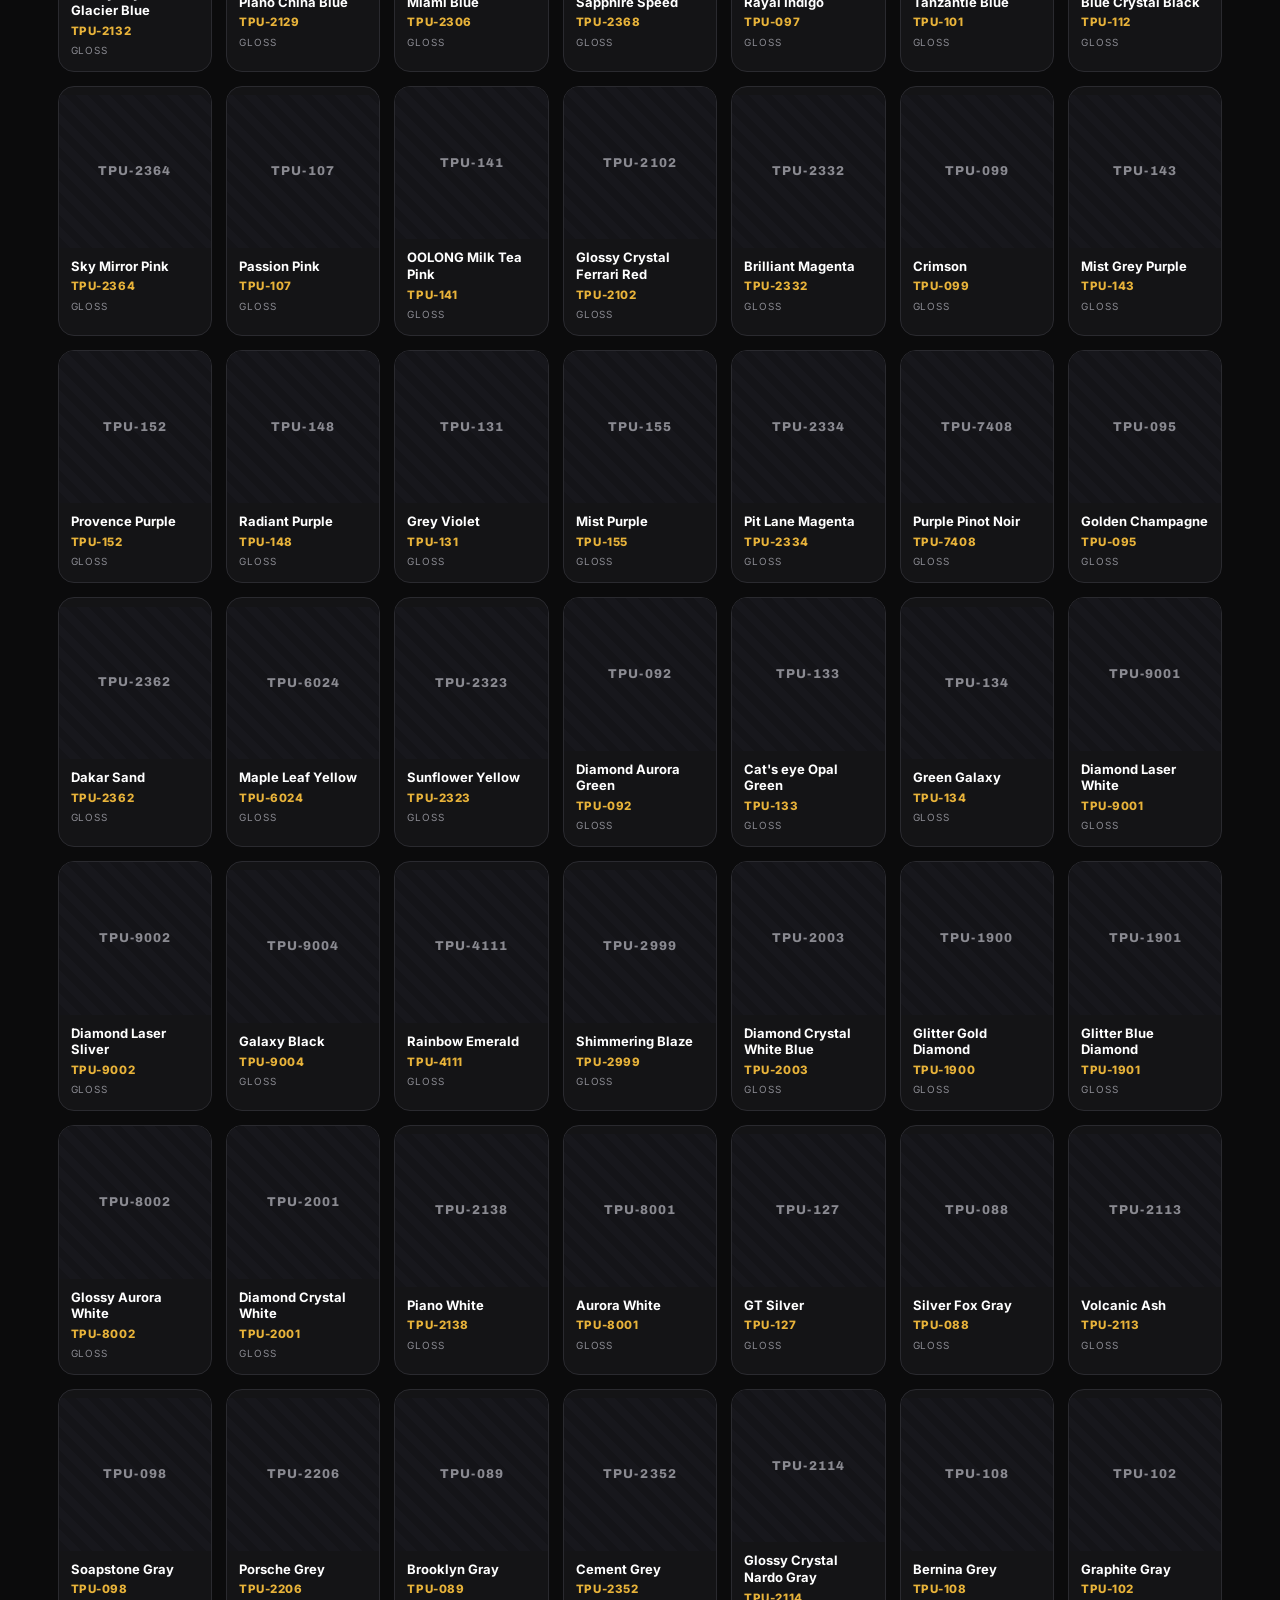
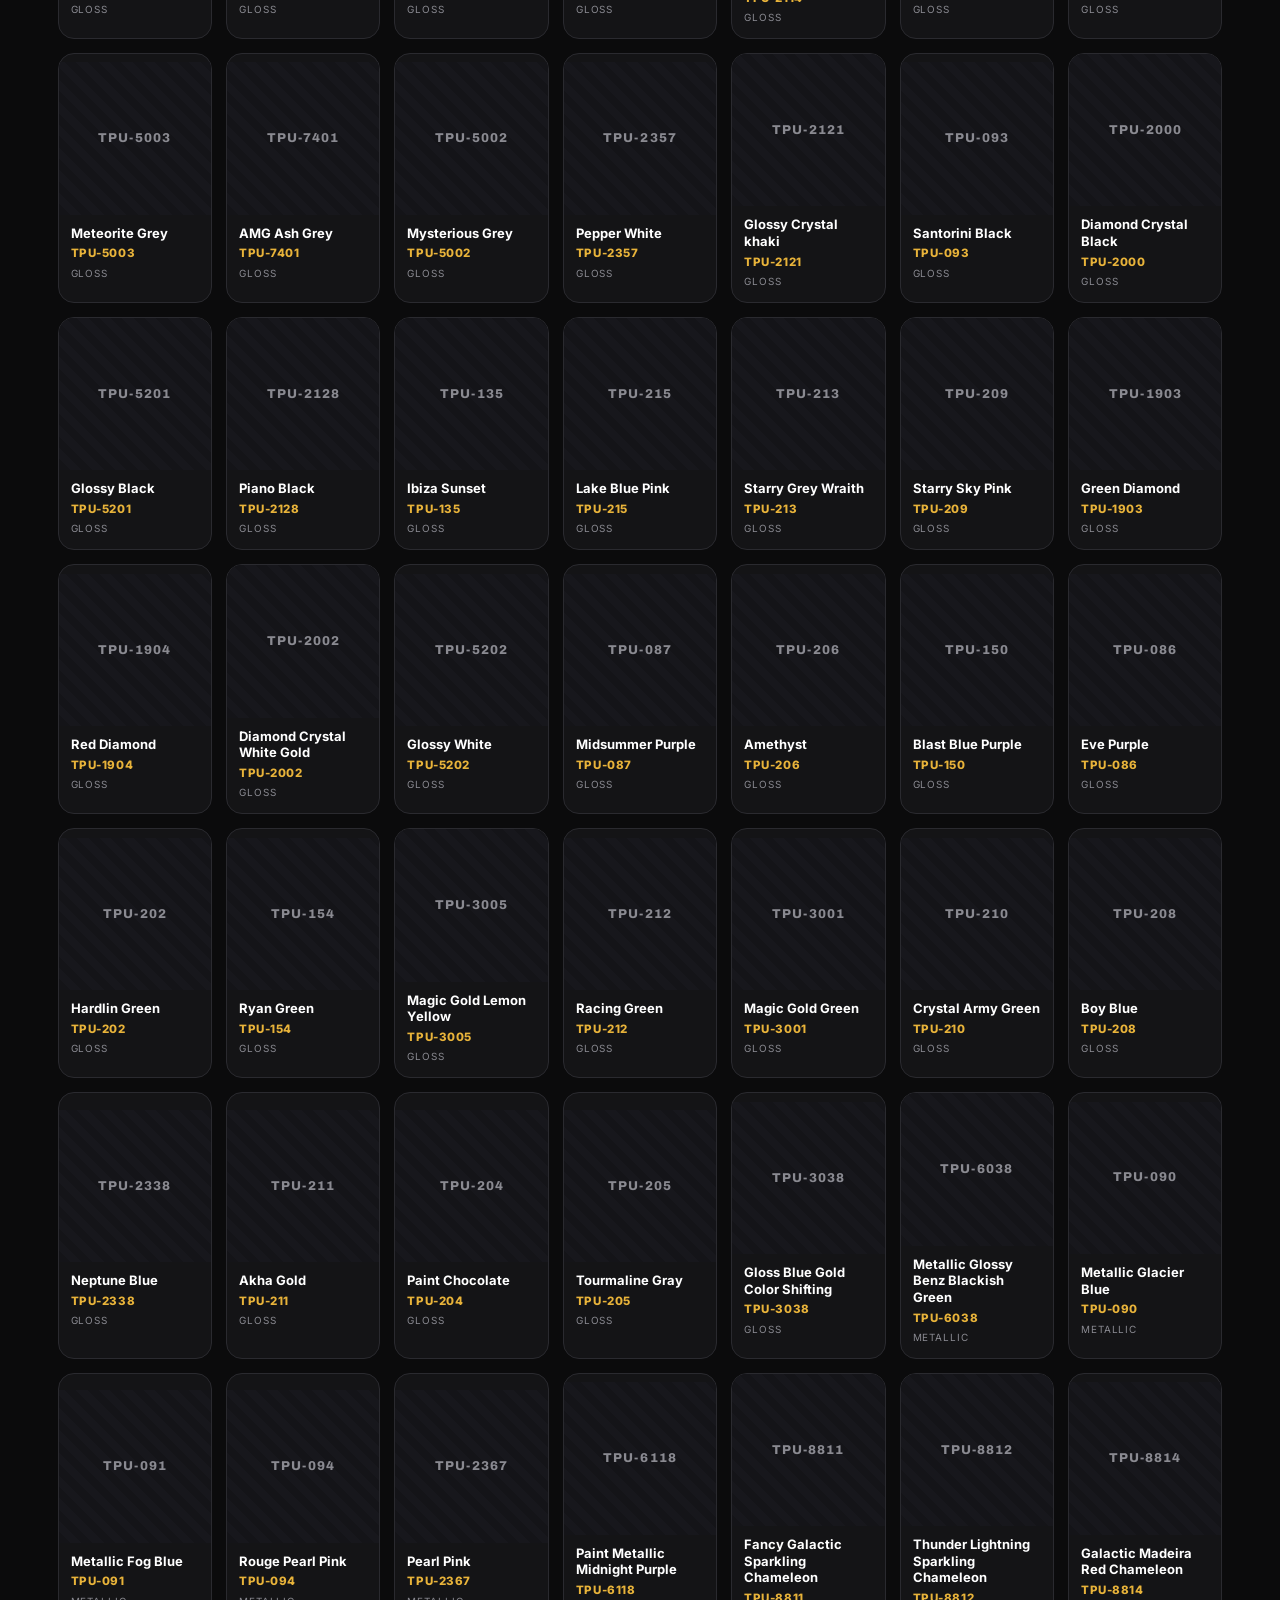
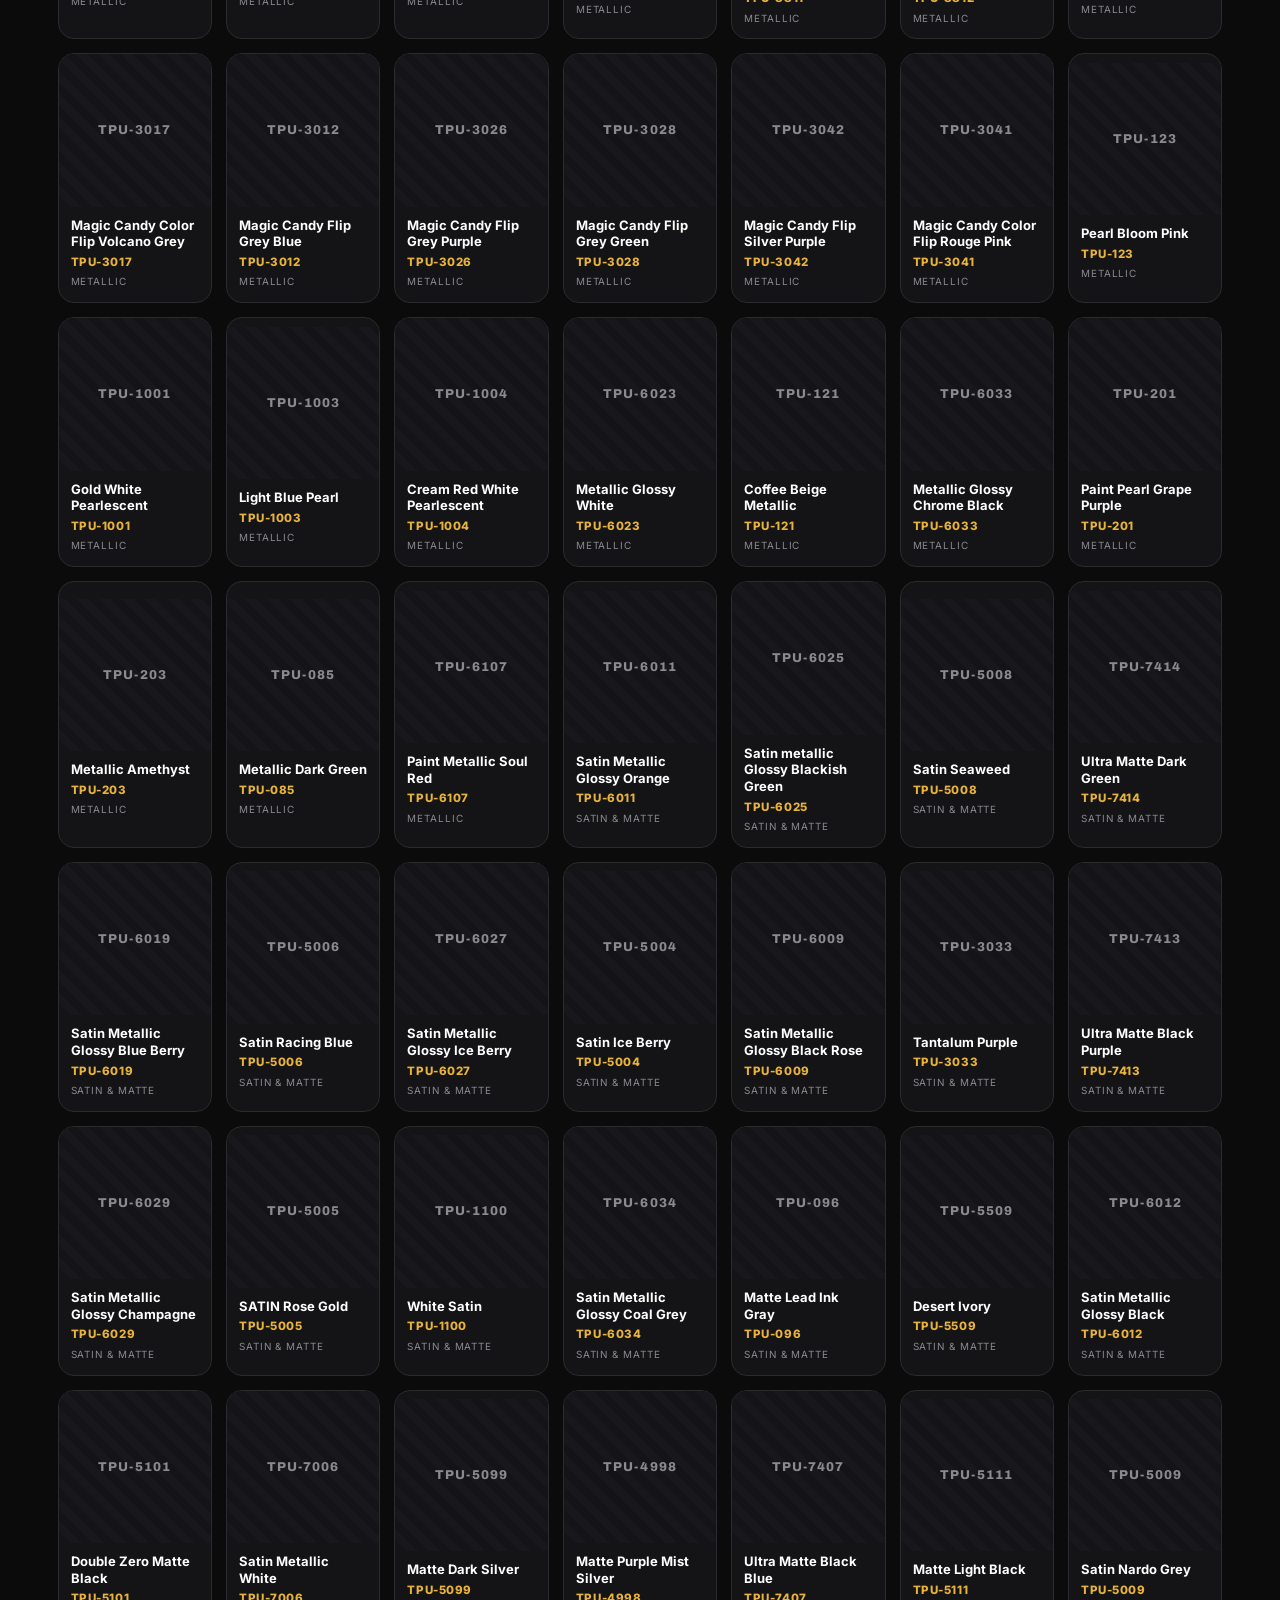
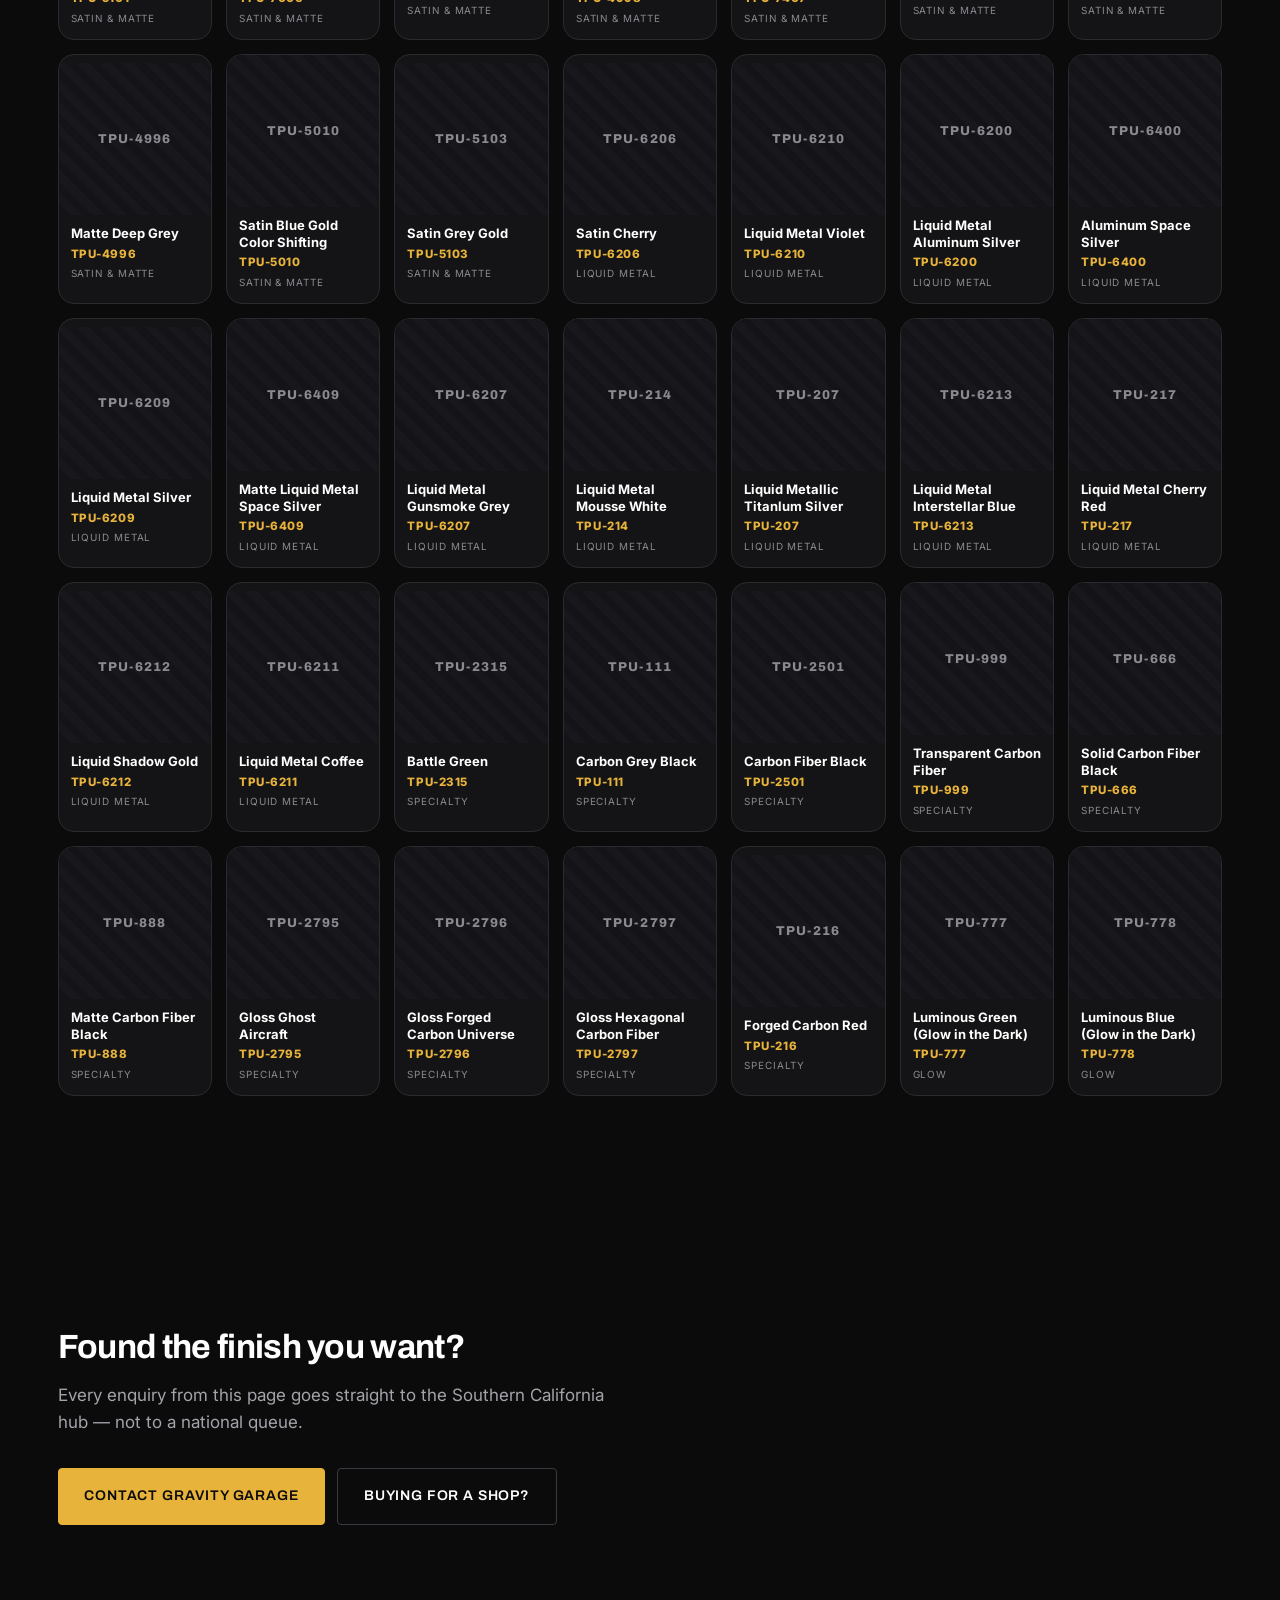
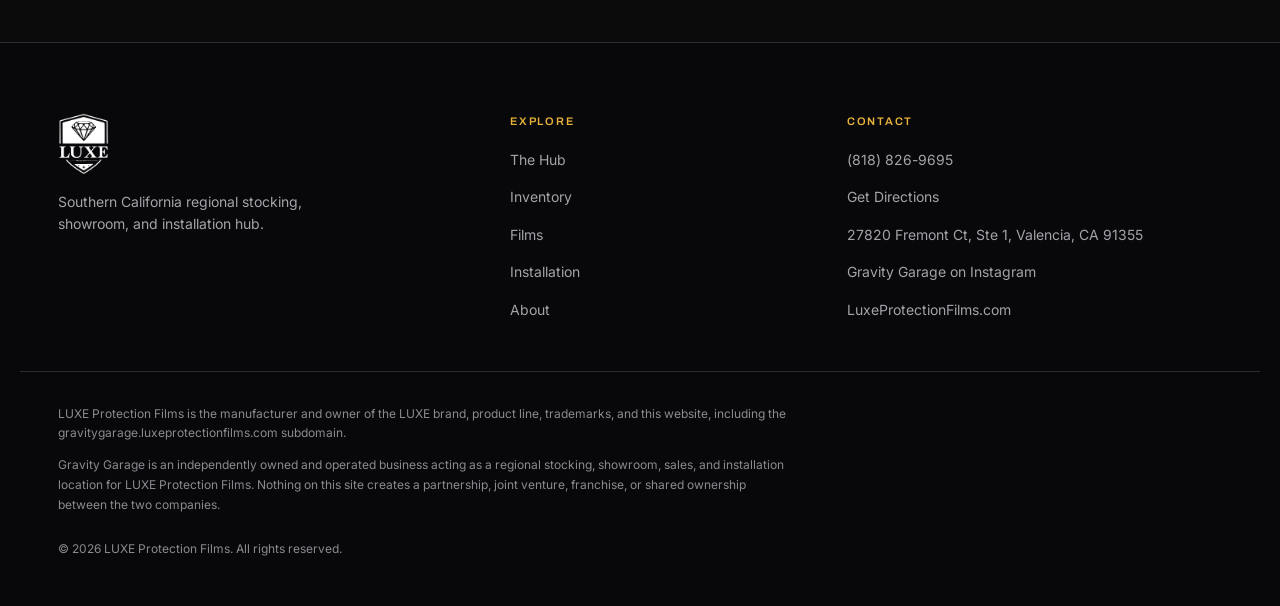
==== commit 5e6fda98: "v7 — single-row header, and forms that speak Zoho natively HEADER The primary nav had grown to nine " ====
--- a/color-deck/index.html
+++ b/color-deck/index.html
@@ -49,13 +49,11 @@
 
     <nav class="nav" id="nav" aria-label="Primary">
       <ul class="nav__list">
-        <li><a href="../#hub">The Hub</a></li>
-        <li><a href="../#inventory">Inventory</a></li>
+        <li><a href="./">Color Deck</a></li>
         <li><a href="../#films">Collection</a></li>
+        <li><a href="../#inventory">Availability</a></li>
         <li><a href="../#installation">Installation</a></li>
         <li><a href="../#showroom">Showroom</a></li>
-        <li><a href="../#story">The Facility</a></li>
-        <li><a href="../#about">About</a></li>
         <li><a href="../#visit">Visit</a></li>
       </ul>
       <a class="btn btn--gold btn--sm nav__cta" href="../#quote" data-cta="quote">Get a PPF Quote</a>
--- a/assets/css/main.css
+++ b/assets/css/main.css
@@ -240,8 +240,23 @@
   color: var(--muted-2);
 }
 
-.nav { display: flex; align-items: center; gap: var(--sp-6); }
-.nav__list { display: flex; align-items: center; gap: var(--sp-5); }
+.nav { display: flex; align-items: center; gap: var(--sp-5); }
+/* The bar must never wrap to a second row. nowrap makes that structural
+   rather than a matter of counting characters, and the gap tightens as the
+   viewport narrows so it stays on one line down to the mobile breakpoint. */
+.nav__list { display: flex; align-items: center; gap: var(--sp-5); flex-wrap: nowrap; white-space: nowrap; }
+.nav__list a { white-space: nowrap; }
+
+@media (max-width: 1300px) { .nav { gap: var(--sp-4); } .nav__list { gap: var(--sp-4); } }
+@media (max-width: 1150px) {
+  .nav__list { gap: 1.05rem; }
+  .nav__list a { font-size: 0.8125rem; }
+  .nav__cta { padding-inline: 1rem; }
+}
+@media (max-width: 1030px) {
+  .nav__list { gap: .8rem; }
+  .nav__list a { font-size: 0.78rem; }
+}
 .nav__list a {
   font-size: 0.875rem;
   font-weight: 500;
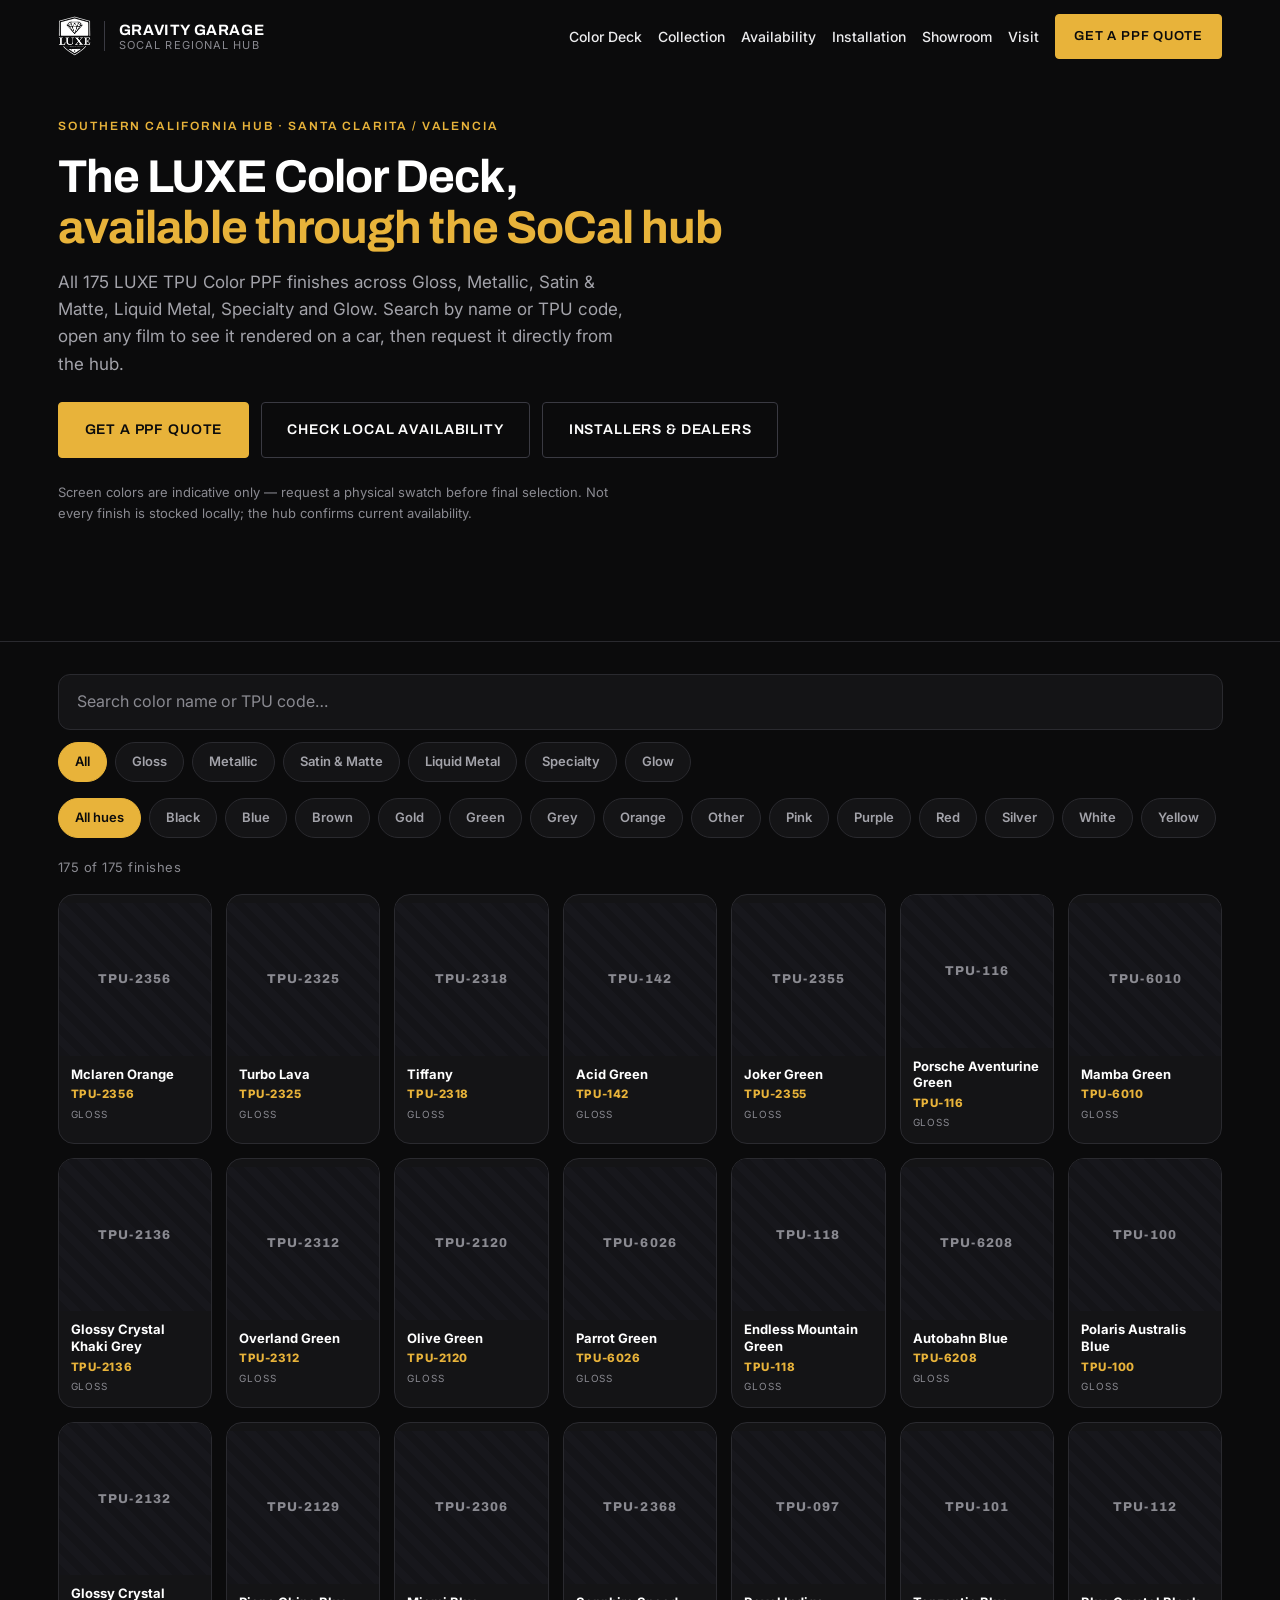
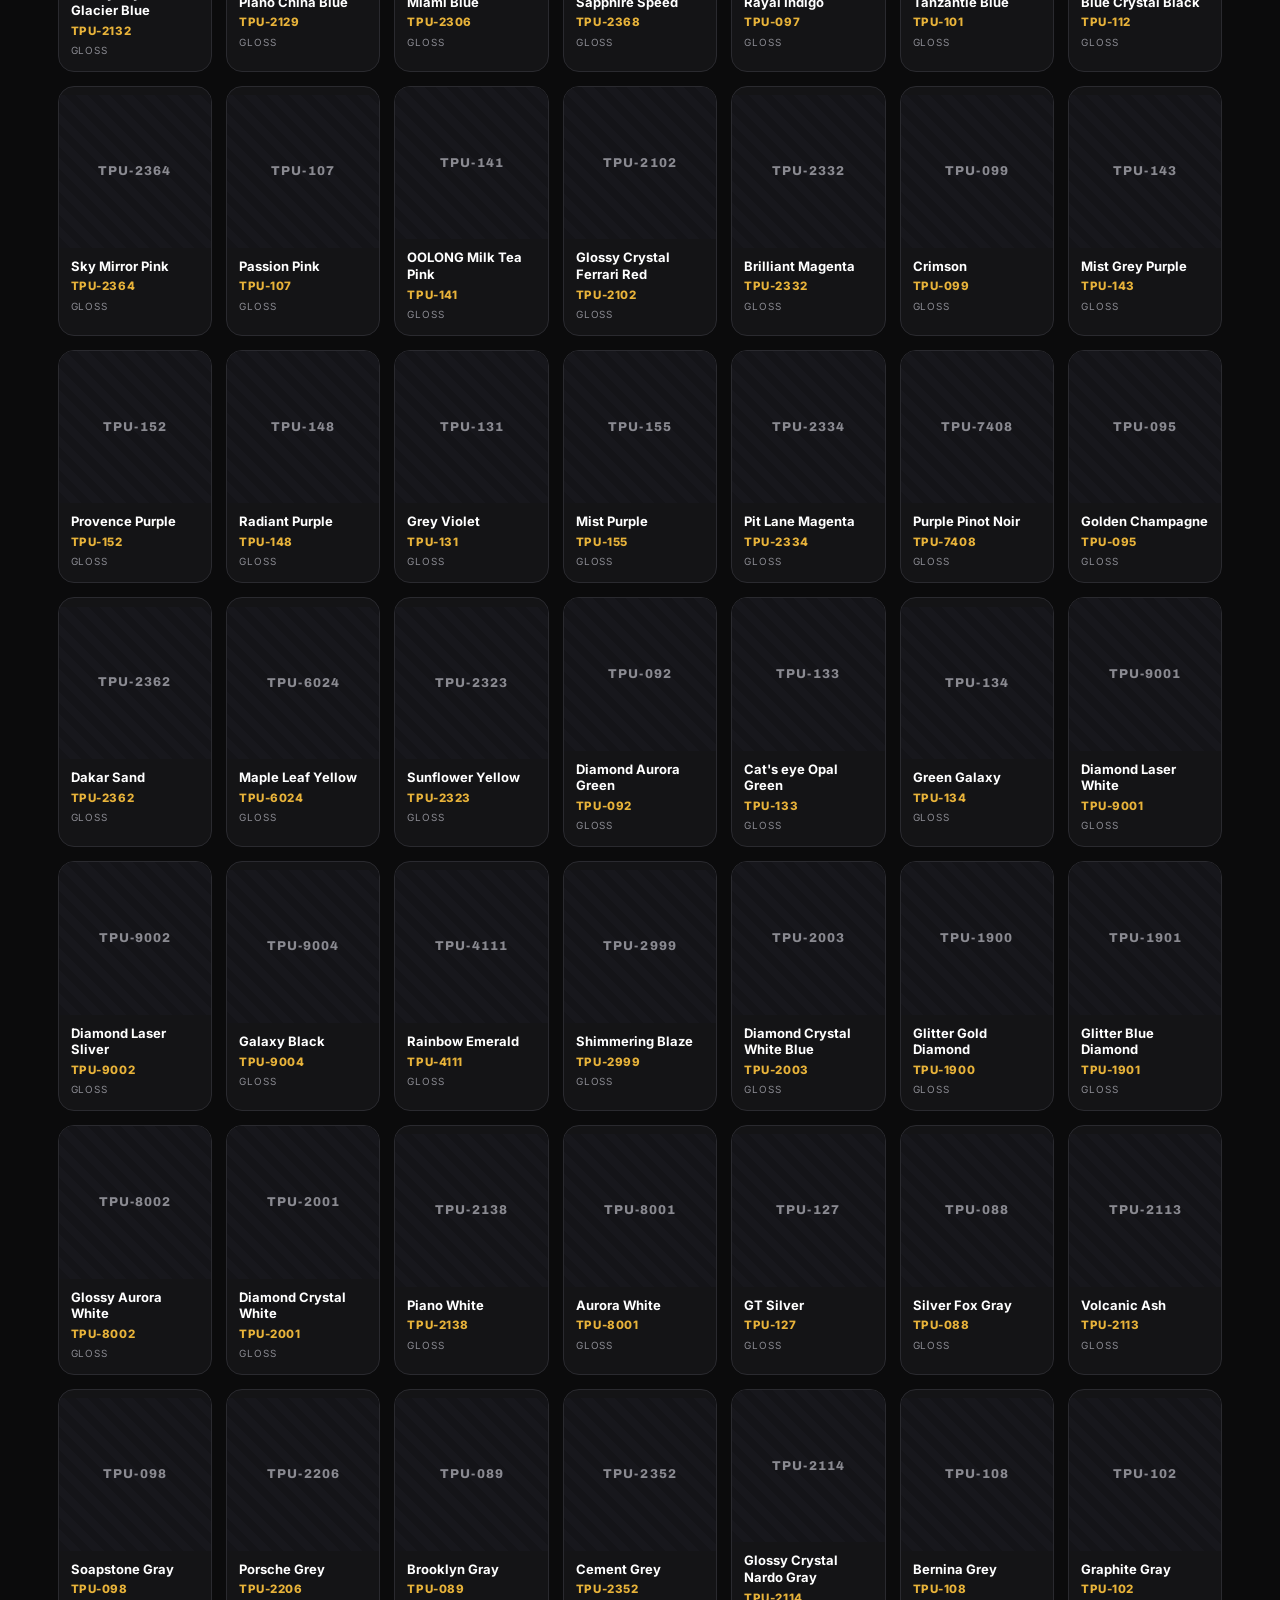
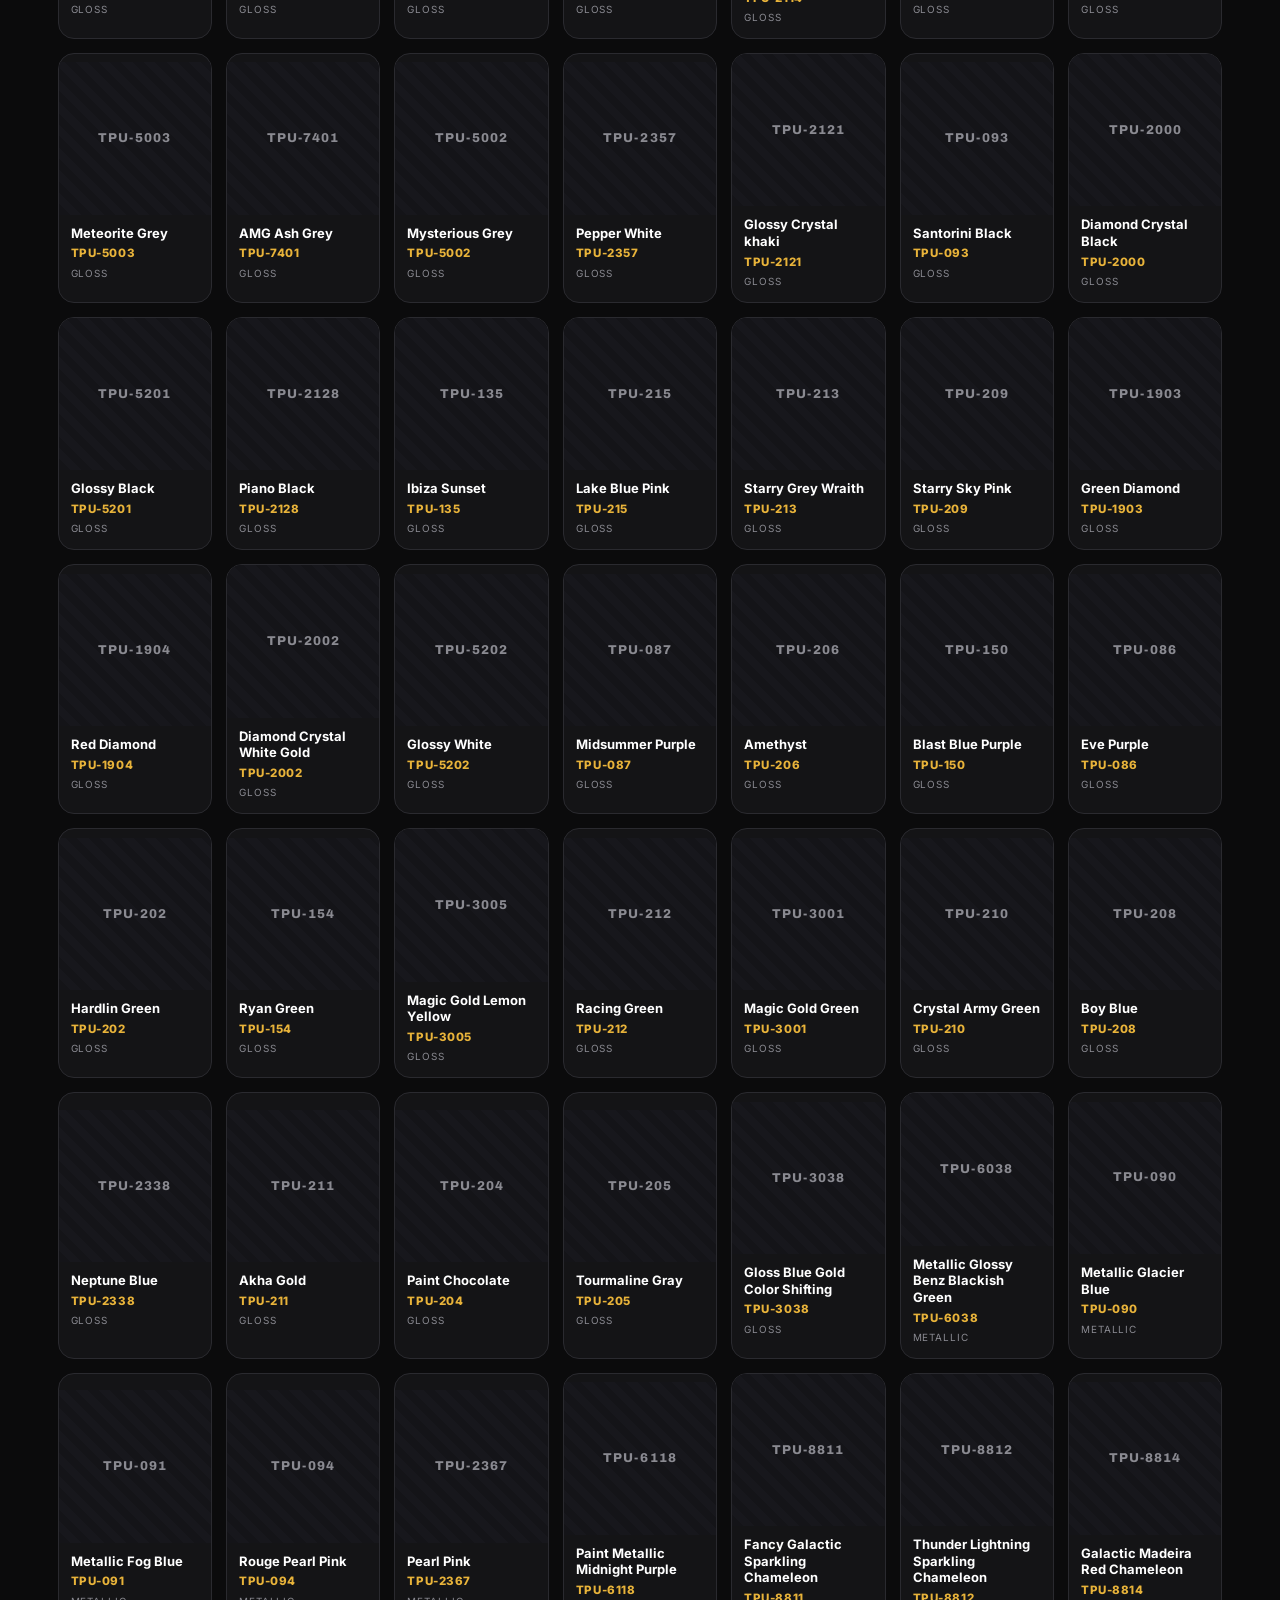
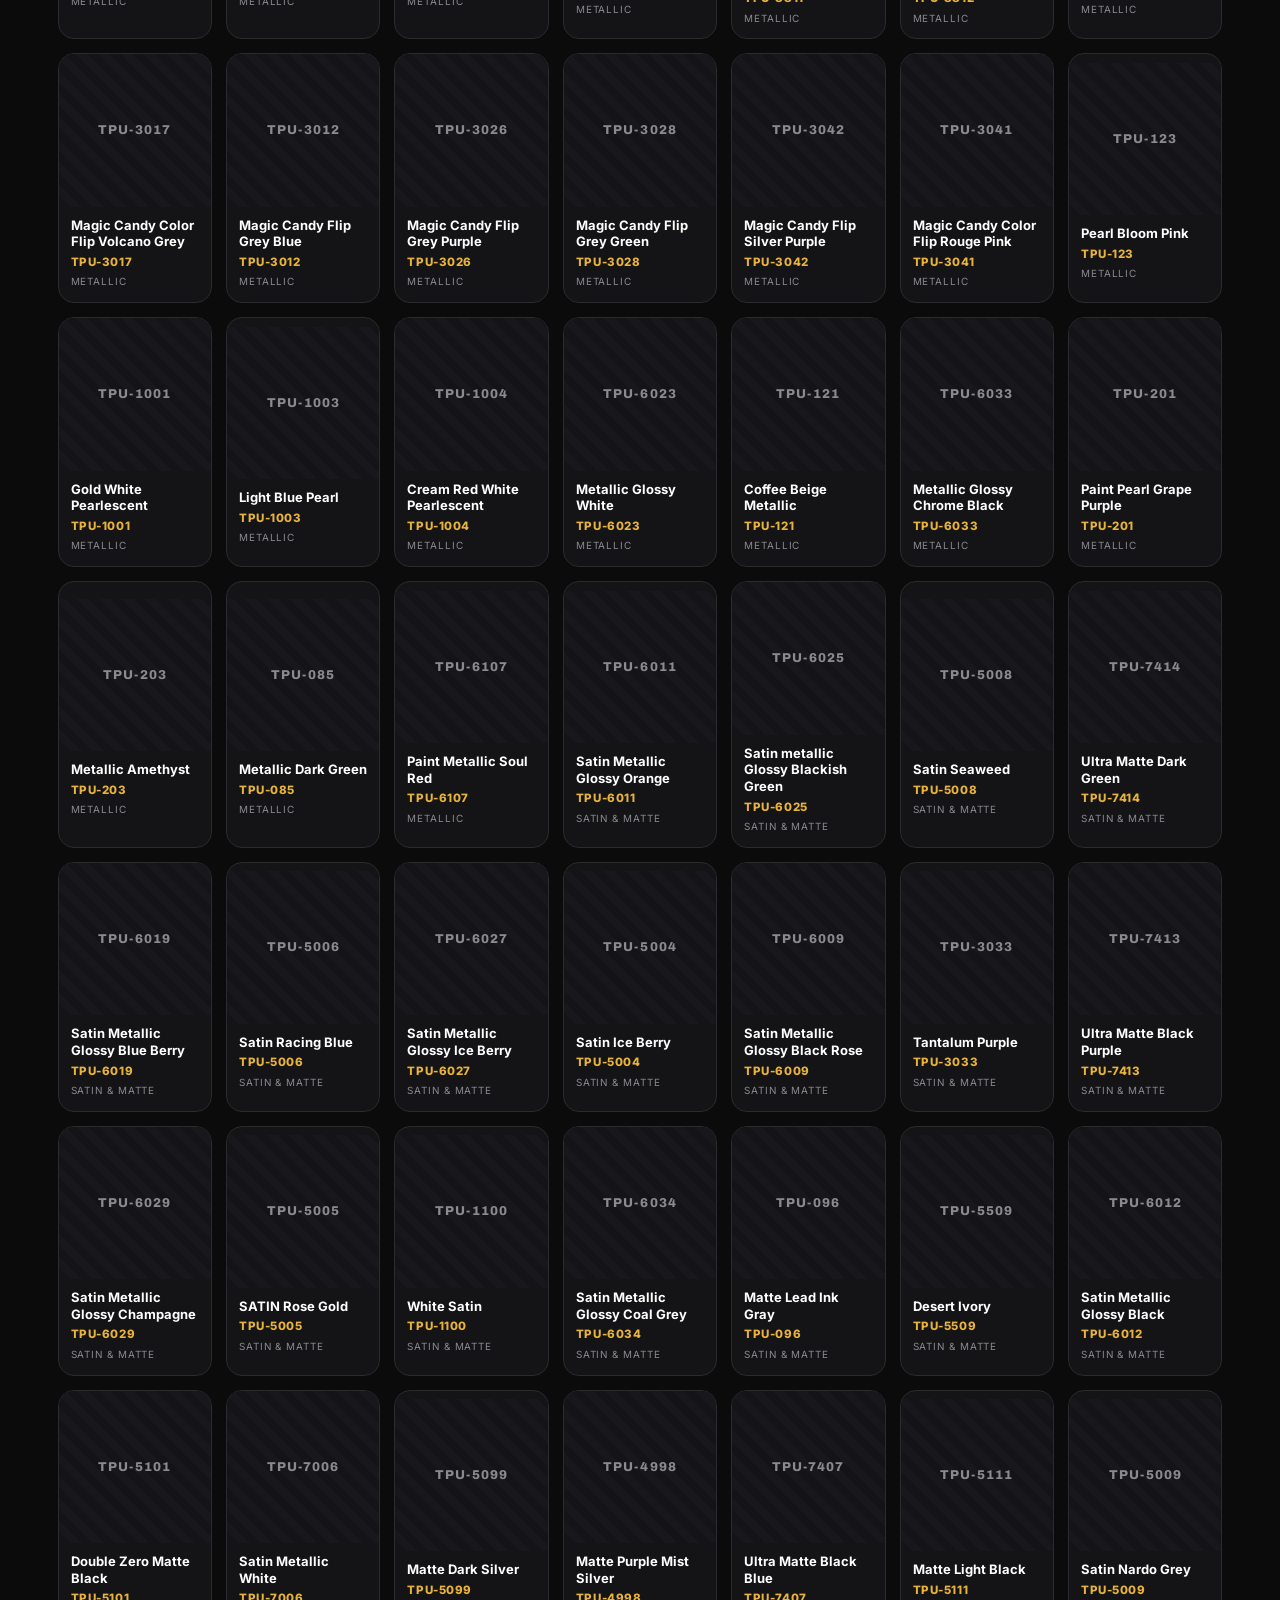
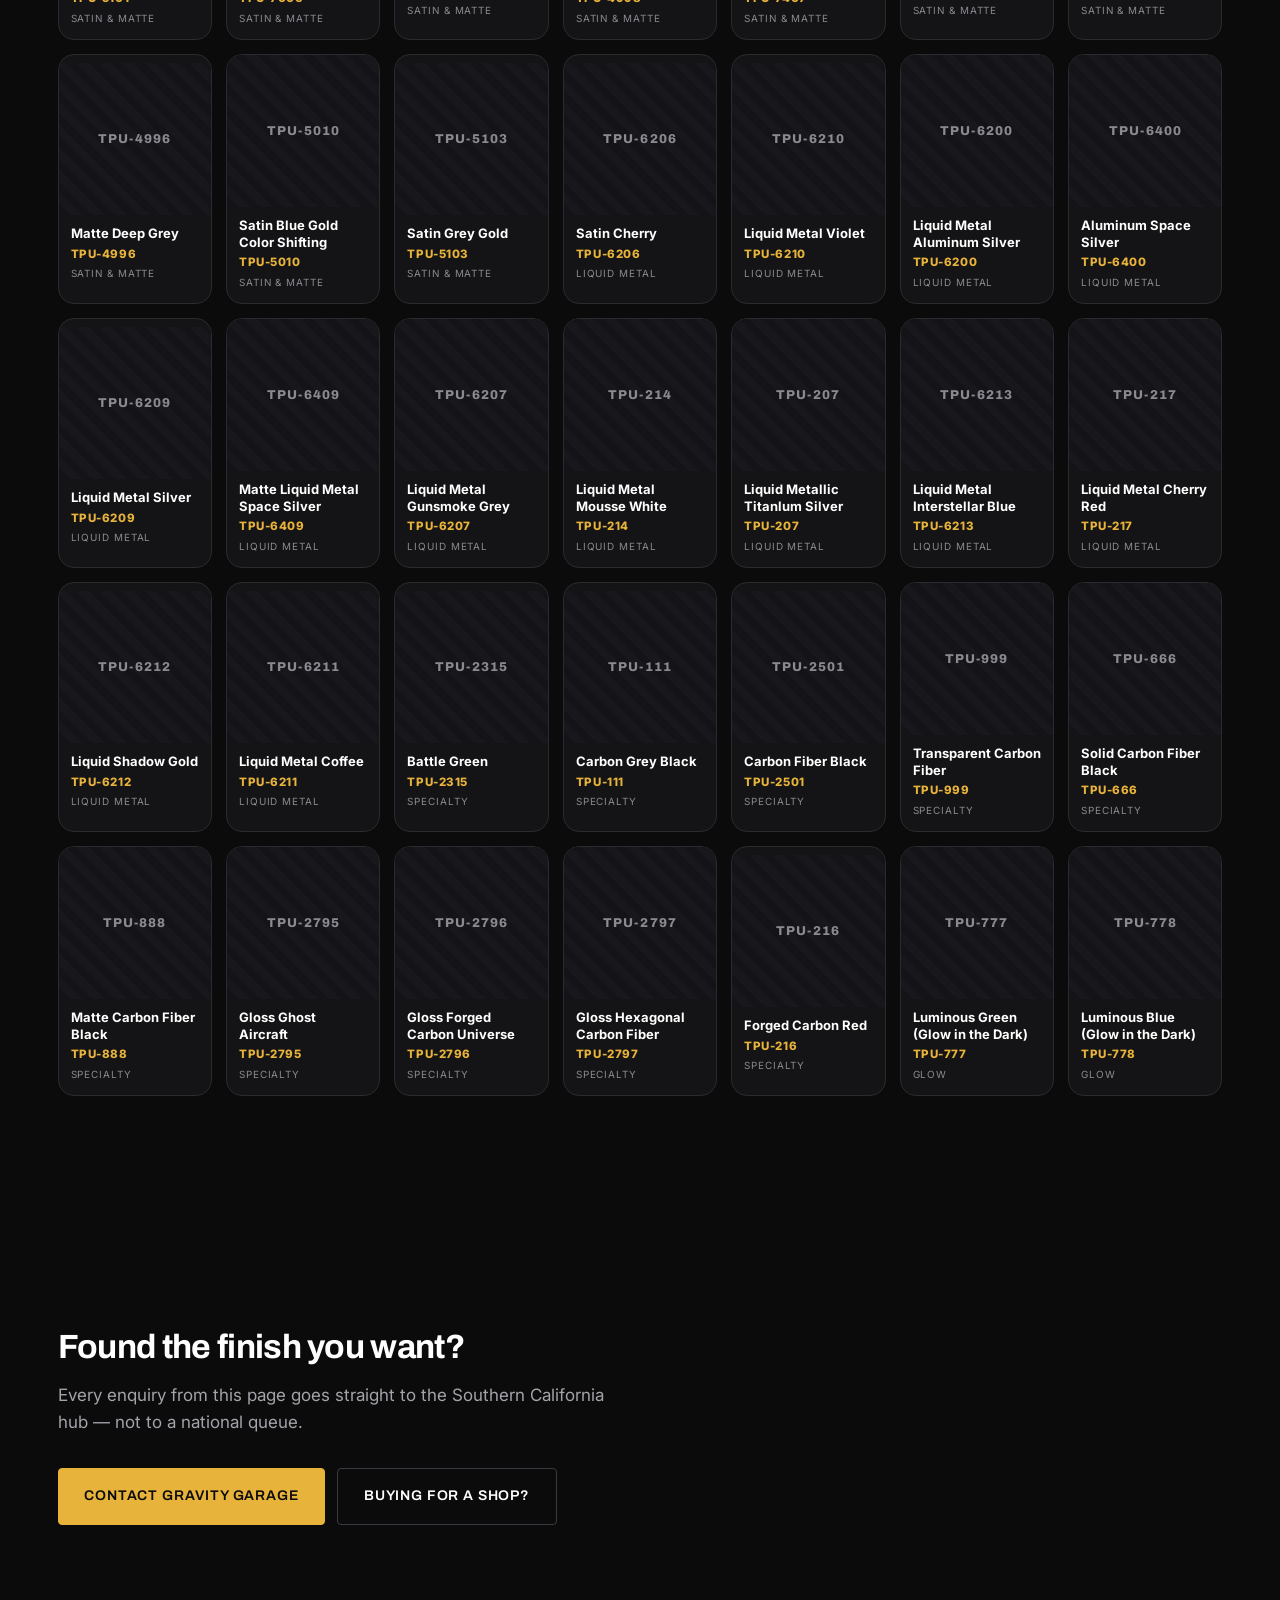
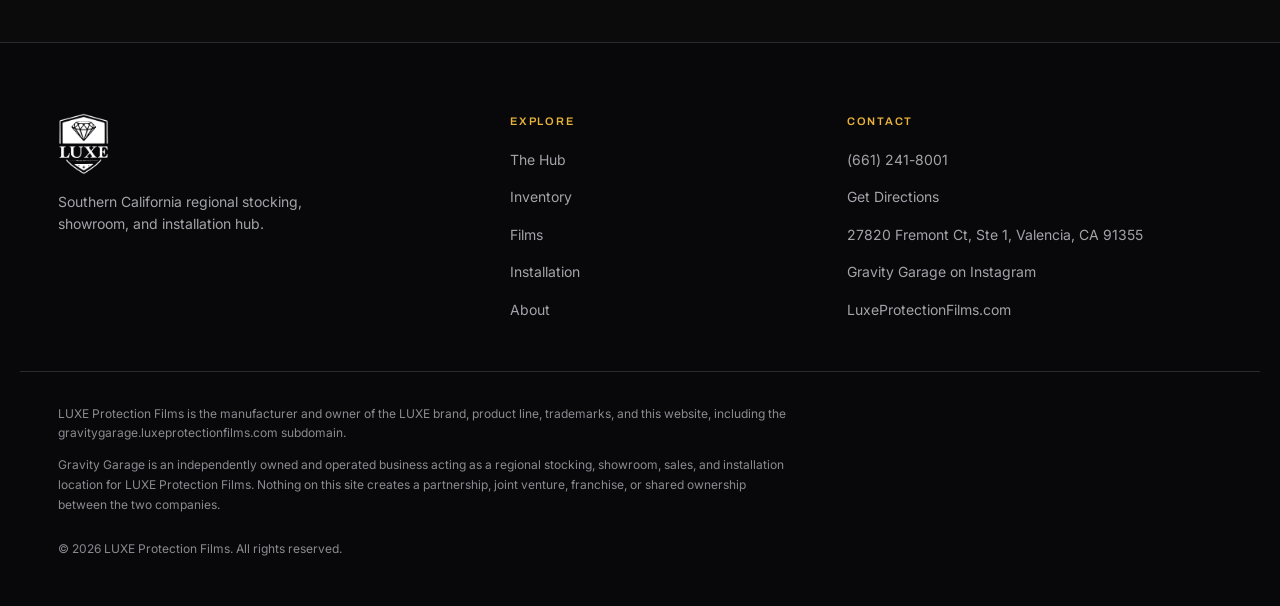
==== commit 41ce5cfe: "Change the hub phone to (661) 241-8001 sitewide Replaces (818) 826-9695 everywhere it can reach a vi" ====
--- a/color-deck/index.html
+++ b/color-deck/index.html
@@ -129,7 +129,7 @@
     <div class="footer__contact">
       <h2 class="footer__h">Contact</h2>
       <ul>
-        <li><a data-site="phone-link" href="tel:+18188269695"><span data-site="phone">(818) 826-9695</span></a></li>
+        <li><a data-site="phone-link" href="tel:+16612418001"><span data-site="phone">(661) 241-8001</span></a></li>
         <li><a data-site="directions" href="#" target="_blank" rel="noopener">Get Directions</a></li>
         <li><span data-site="address">27820 Fremont Ct, Ste 1, Santa Clarita (Valencia), CA 91355</span></li>
         <li><a data-site="instagram" href="https://www.instagram.com/gravitygarage_" target="_blank" rel="noopener">Gravity Garage on Instagram</a></li>
--- a/assets/css/main.css
+++ b/assets/css/main.css
@@ -522,9 +522,9 @@
 }
 
 .obj { width: 100%; height: auto; }
-.obj--hub      { aspect-ratio: 16 / 10; object-fit: cover; object-position: center 42%; }
-.obj--plotter  { aspect-ratio: 16 / 10; object-fit: cover; object-position: center 55%; }
-.obj--sign     { aspect-ratio: 4 / 5;   object-fit: cover; object-position: center 46%; }
+.obj--hub      { aspect-ratio: 4 / 3;   object-fit: cover; object-position: center 50%; }
+.obj--plotter  { aspect-ratio: 16 / 9;  object-fit: cover; object-position: center 50%; }
+.obj--sign     { aspect-ratio: 5 / 3;   object-fit: cover; object-position: center 50%; }
 
 .split__media--portrait picture { max-width: 460px; }
 
@@ -533,7 +533,7 @@
   .split__grid--tight { grid-template-columns: 1fr; gap: var(--sp-7); }
   .split--rev .split__grid { direction: ltr; }
   .split__media--portrait picture { max-width: 100%; }
-  .obj--sign { aspect-ratio: 3 / 2; }
+  .obj--sign { aspect-ratio: 5 / 3; }
   /* Image first on mobile for the About block reads better after the heading */
   #about .split__media { order: 2; }
   #about .split__text  { order: 1; }
@@ -1115,13 +1115,18 @@
 .colorway__pack img{width:auto;max-width:100%;height:auto;max-height:250px;object-fit:contain}
 
 .range--cards{align-items:start}
+/* The Glide block carries the full product range plus a shelf photo, so it
+   takes the whole row and a media column wide enough for a square packshot.
+   The old 170px / 230px-tall slot was sized for a single upright bottle. */
 .range__item--media{border-top:0;padding:0;background:var(--surface);
   border:1px solid var(--line);border-radius:var(--r,10px);overflow:hidden;
-  display:grid;grid-template-columns:170px 1fr;gap:1.2rem;align-items:center}
-.range__item--media .packshot{background:#fff;height:100%;display:flex;
-  align-items:center;justify-content:center;padding:.9rem}
-.range__item--media .packshot img{width:100%;height:230px;object-fit:contain;display:block}
-.range__body{padding:1.3rem 1.3rem 1.3rem 0}
+  grid-column:1 / -1;
+  display:grid;grid-template-columns:minmax(260px,340px) 1fr;gap:1.6rem;align-items:start}
+.range__item--media .packshot{background:#fff;display:flex;
+  align-items:center;justify-content:center;padding:1.2rem;align-self:stretch}
+.range__item--media .packshot img,
+.range__item--media .packshot video{width:100%;height:auto;max-height:340px;object-fit:contain;display:block}
+.range__body{padding:1.6rem 1.6rem 1.6rem 0}
 .range__body .cway__t{border-bottom:0;padding-bottom:.2rem;margin-bottom:.5rem}
 
 .visit__social{margin:1rem 0 0}
@@ -1131,10 +1136,11 @@
 
 @media (max-width:640px){
   .colorway__pack img{max-height:170px}
-  .range__item--media{grid-template-columns:1fr}
-  .range__item--media .packshot{padding:1.2rem}
-  .range__item--media .packshot img{height:250px}
-  .range__body{padding:0 1.3rem 1.3rem}
+  .range__item--media{grid-template-columns:1fr;gap:0}
+  .range__item--media .packshot{padding:1.4rem}
+  .range__item--media .packshot img,
+  .range__item--media .packshot video{max-height:260px}
+  .range__body{padding:1.3rem}
 }
 @media (prefers-reduced-motion:reduce){
   .film__media--pack img{transition:none}.film:hover .film__media--pack img{transform:none}
@@ -1329,3 +1335,85 @@
 .film__cta:hover { background: var(--gold); color: #0B0B0C; border-color: var(--gold); }
 .film__link--out { font-size: .78rem; color: var(--muted-2); border-bottom-color: transparent; }
 .film__link--out:hover { color: var(--muted); }
+
+/* Product photography inside the locally-stocked block. */
+.stocked__media {
+  margin-top: var(--sp-6);
+  /* Full-bleed here swamps the swatch row above it. Held to the reading
+     width so it reads as supporting evidence, not a hero. */
+  max-width: 760px;
+}
+.stocked__media img {
+  width: 100%;
+  height: auto;
+  display: block;
+  border-radius: 16px;
+  border: 1px solid var(--line);
+}
+.stocked__media figcaption {
+  margin-top: var(--sp-3);
+  font-size: 0.875rem;
+  color: var(--muted);
+  max-width: 68ch;
+}
+
+/* The About sign shot is landscape now, not the old portrait plate. */
+.split__media--portrait .obj--sign { aspect-ratio: 5 / 3; object-fit: cover; }
+.split__media--portrait figcaption {
+  margin-top: var(--sp-3);
+  font-size: 0.8125rem;
+  color: var(--muted-2);
+}
+
+/* Glide InstaGel product block — the full range shot plus proof it is
+   physically stocked at the hub. */
+.packshot--wide { display: flex; align-items: center; justify-content: center; }
+.packshot--wide img,
+.packshot--wide video { width: 100%; height: auto; display: block; }
+
+/* Video packshot.
+   The clip is a 3:2-ish landscape on a white sweep, so it cannot fill the
+   tall square slot the stills were sized for — stretching the white panel
+   the full height of the card just leaves a blank slab beside the copy.
+   The panel hugs the clip instead: white where the product is, card surface
+   below it. The media column is also widened, since a landscape clip needs
+   more width than an upright bottle did. */
+.range__item--vid,
+.range__item--media:has(.packshot--video){grid-template-columns:minmax(300px,440px) 1fr}
+.range__media{display:flex;flex-direction:column;align-self:start;
+  border-right:1px solid var(--line)}
+.range__item--media .packshot--video{padding:0;align-self:stretch;
+  border-bottom:1px solid var(--line)}
+
+.packshot--video video{max-height:none;border-radius:0;width:100%;height:auto}
+.range__item--media .packshot--video video{max-height:none}
+@media (max-width:640px){
+  /* Must restate the single-column rule: the widened video grid above is
+     unscoped and would otherwise win on cascade order and leave a 300px
+     column on a 390px phone. */
+  .range__item--vid,
+  .range__item--media:has(.packshot--video){grid-template-columns:1fr}
+  .range__media{border-right:0;border-bottom:1px solid var(--line)}
+}
+
+.range__proof {
+  margin-top: var(--sp-5);
+  padding-top: var(--sp-4);
+  border-top: 1px solid var(--line);
+  /* Supporting evidence, not the hero — the product shot should stay
+     the biggest thing in this block. */
+  max-width: 480px;
+}
+.range__proof img {
+  width: 100%;
+  height: auto;
+  display: block;
+  border-radius: 12px;
+  border: 1px solid var(--line);
+}
+.range__proof figcaption {
+  margin-top: var(--sp-3);
+  font-size: 0.8125rem;
+  line-height: 1.6;
+  color: var(--muted);
+}
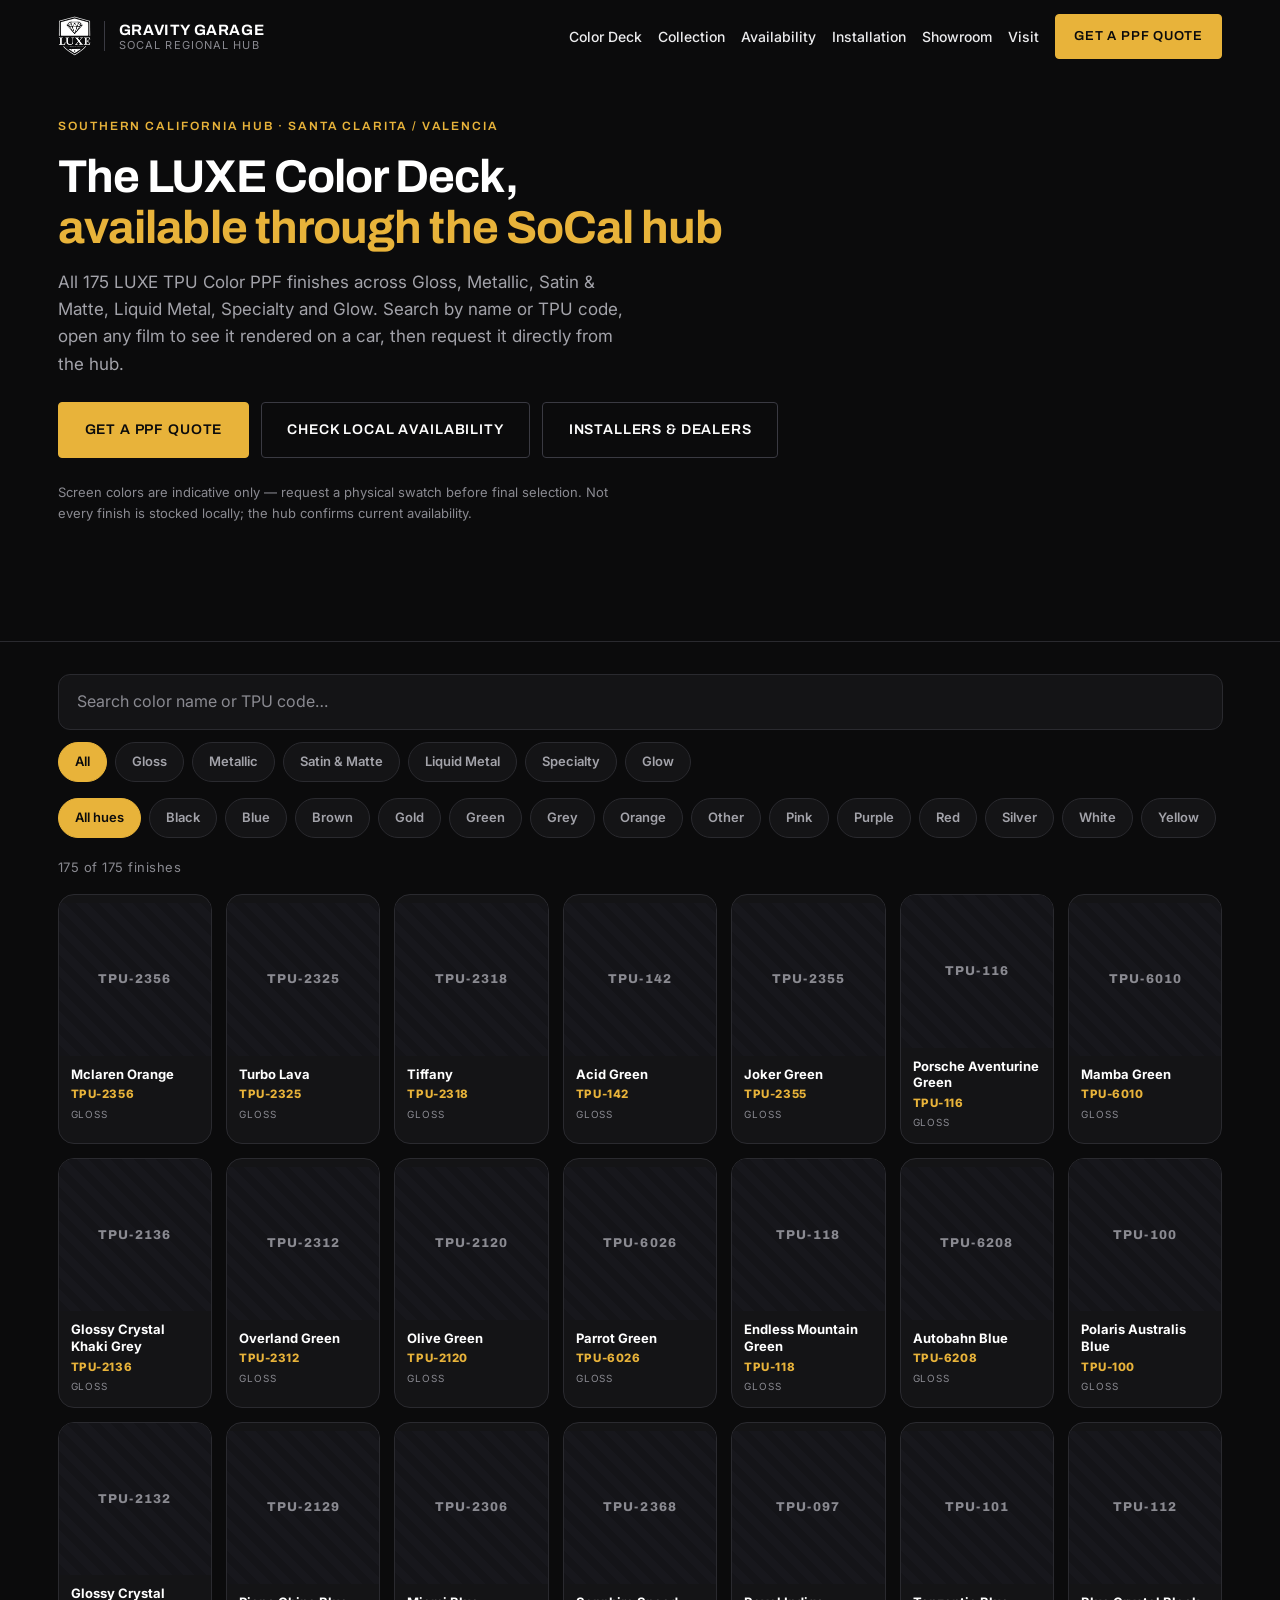
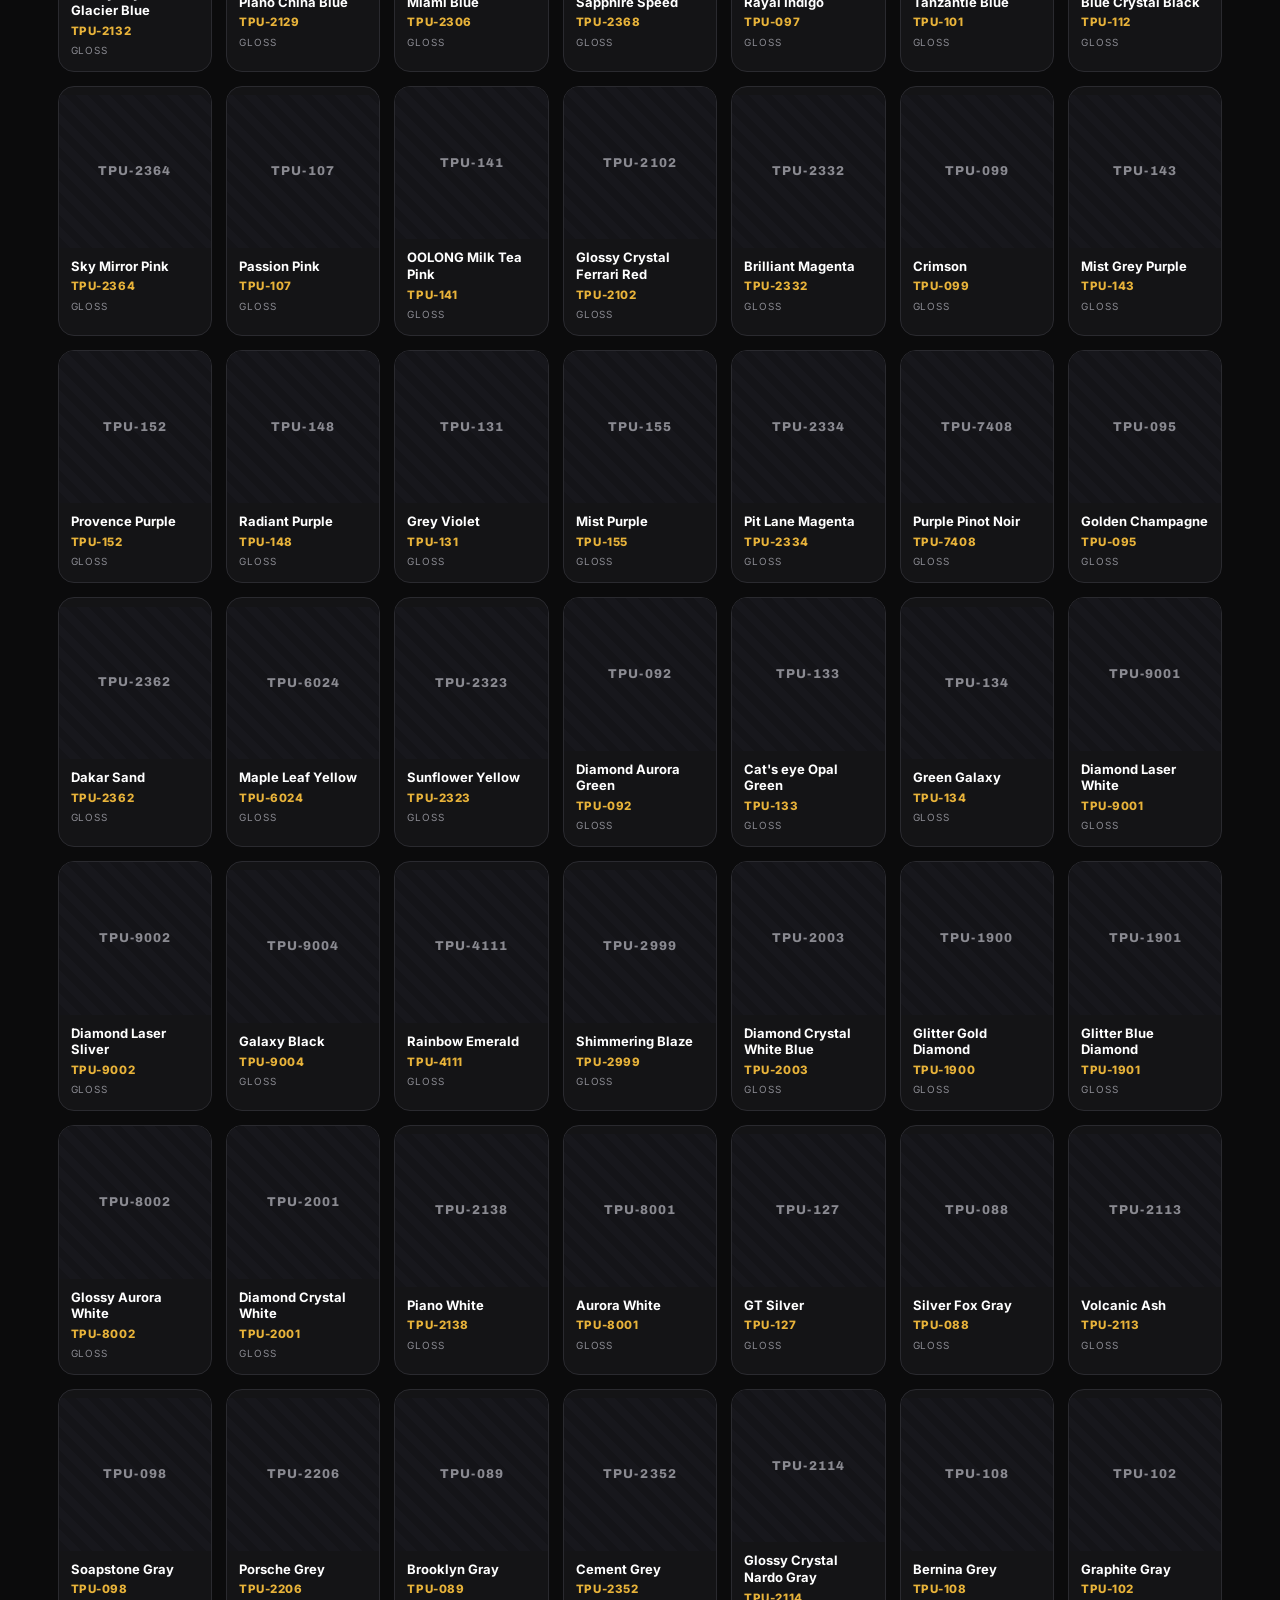
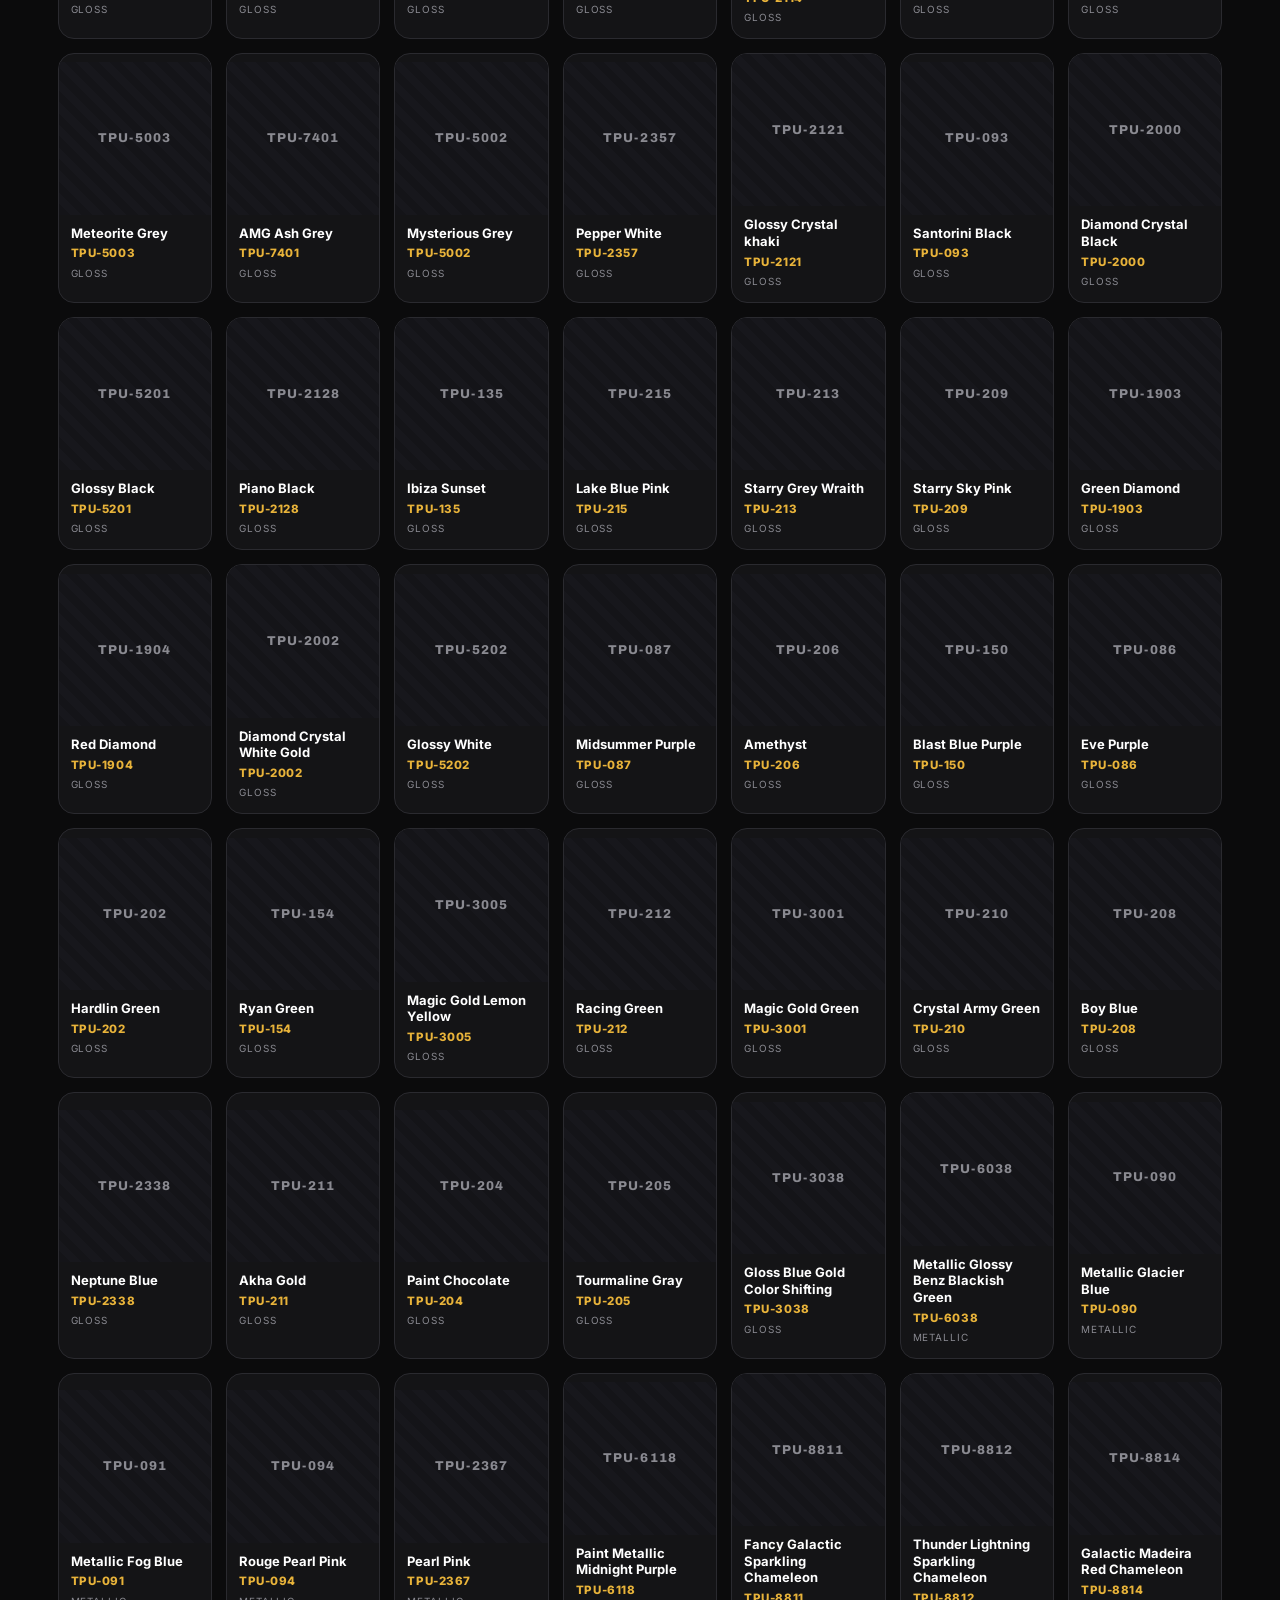
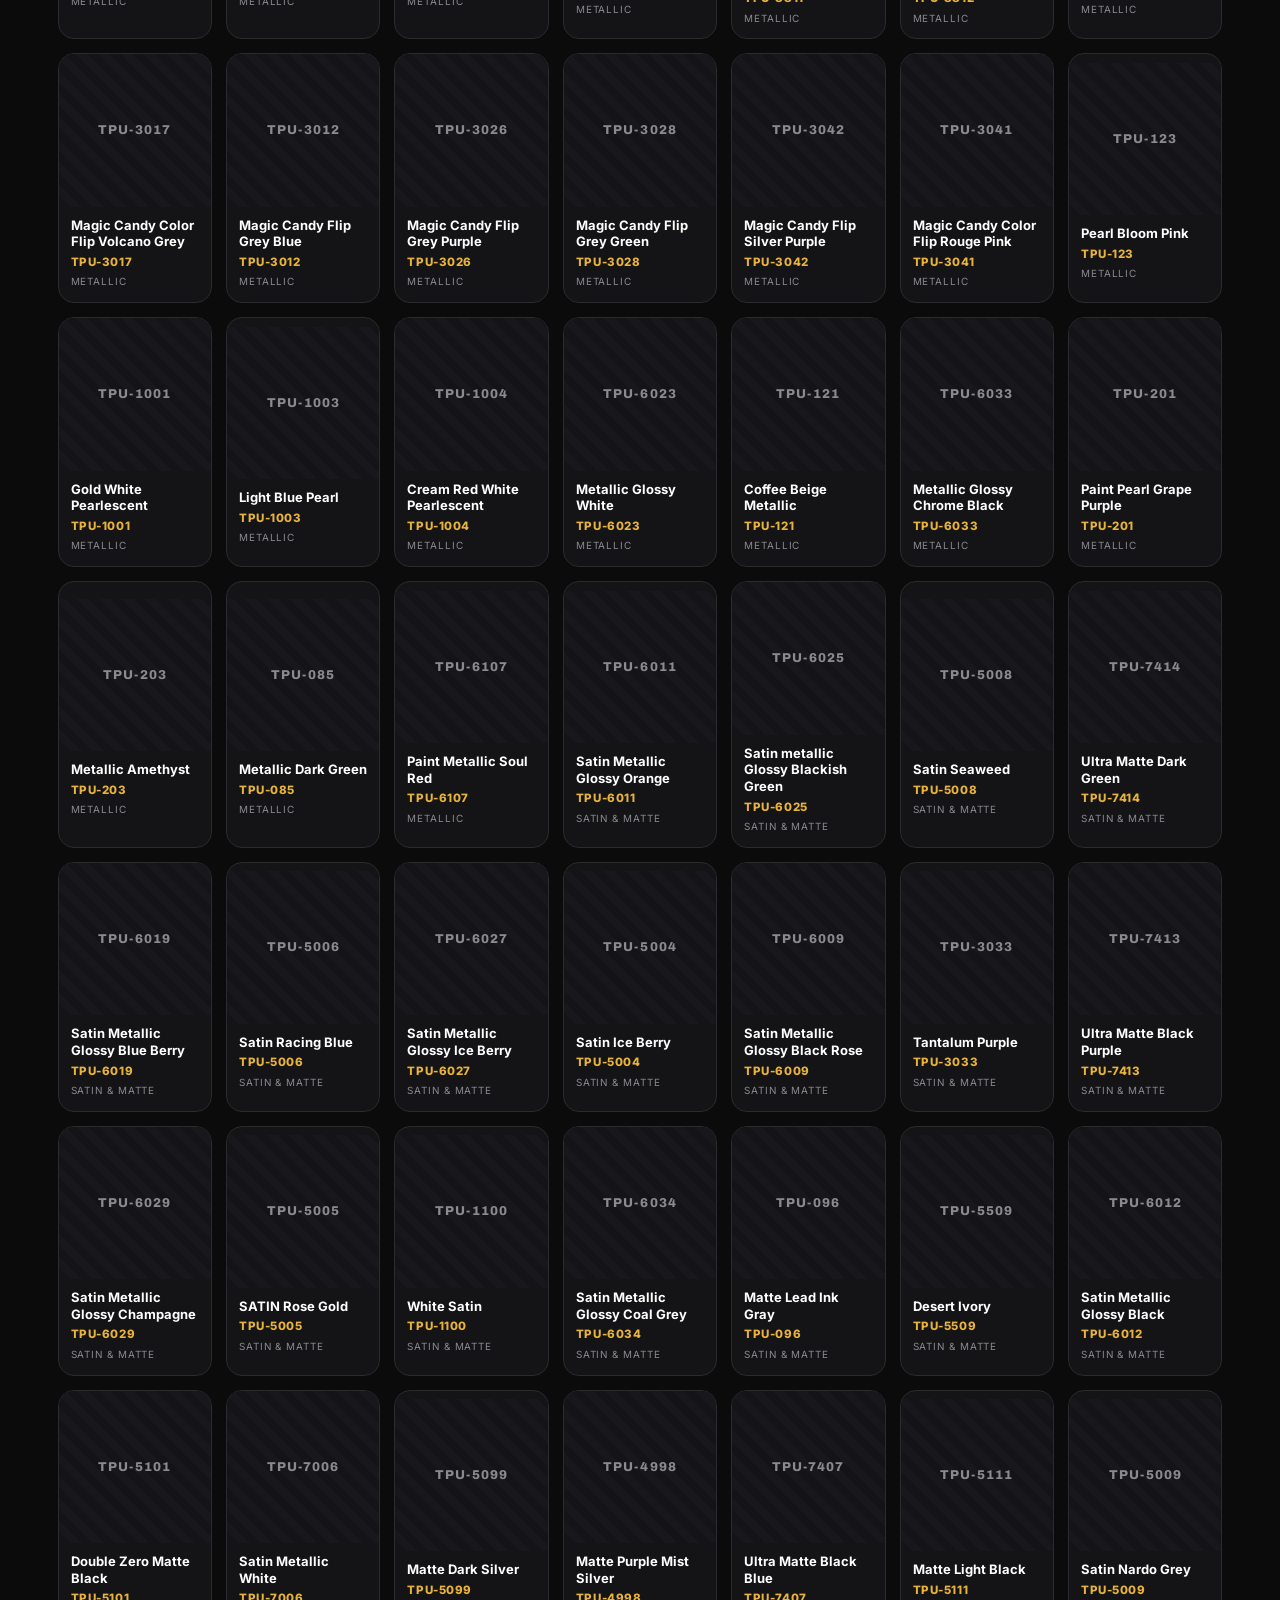
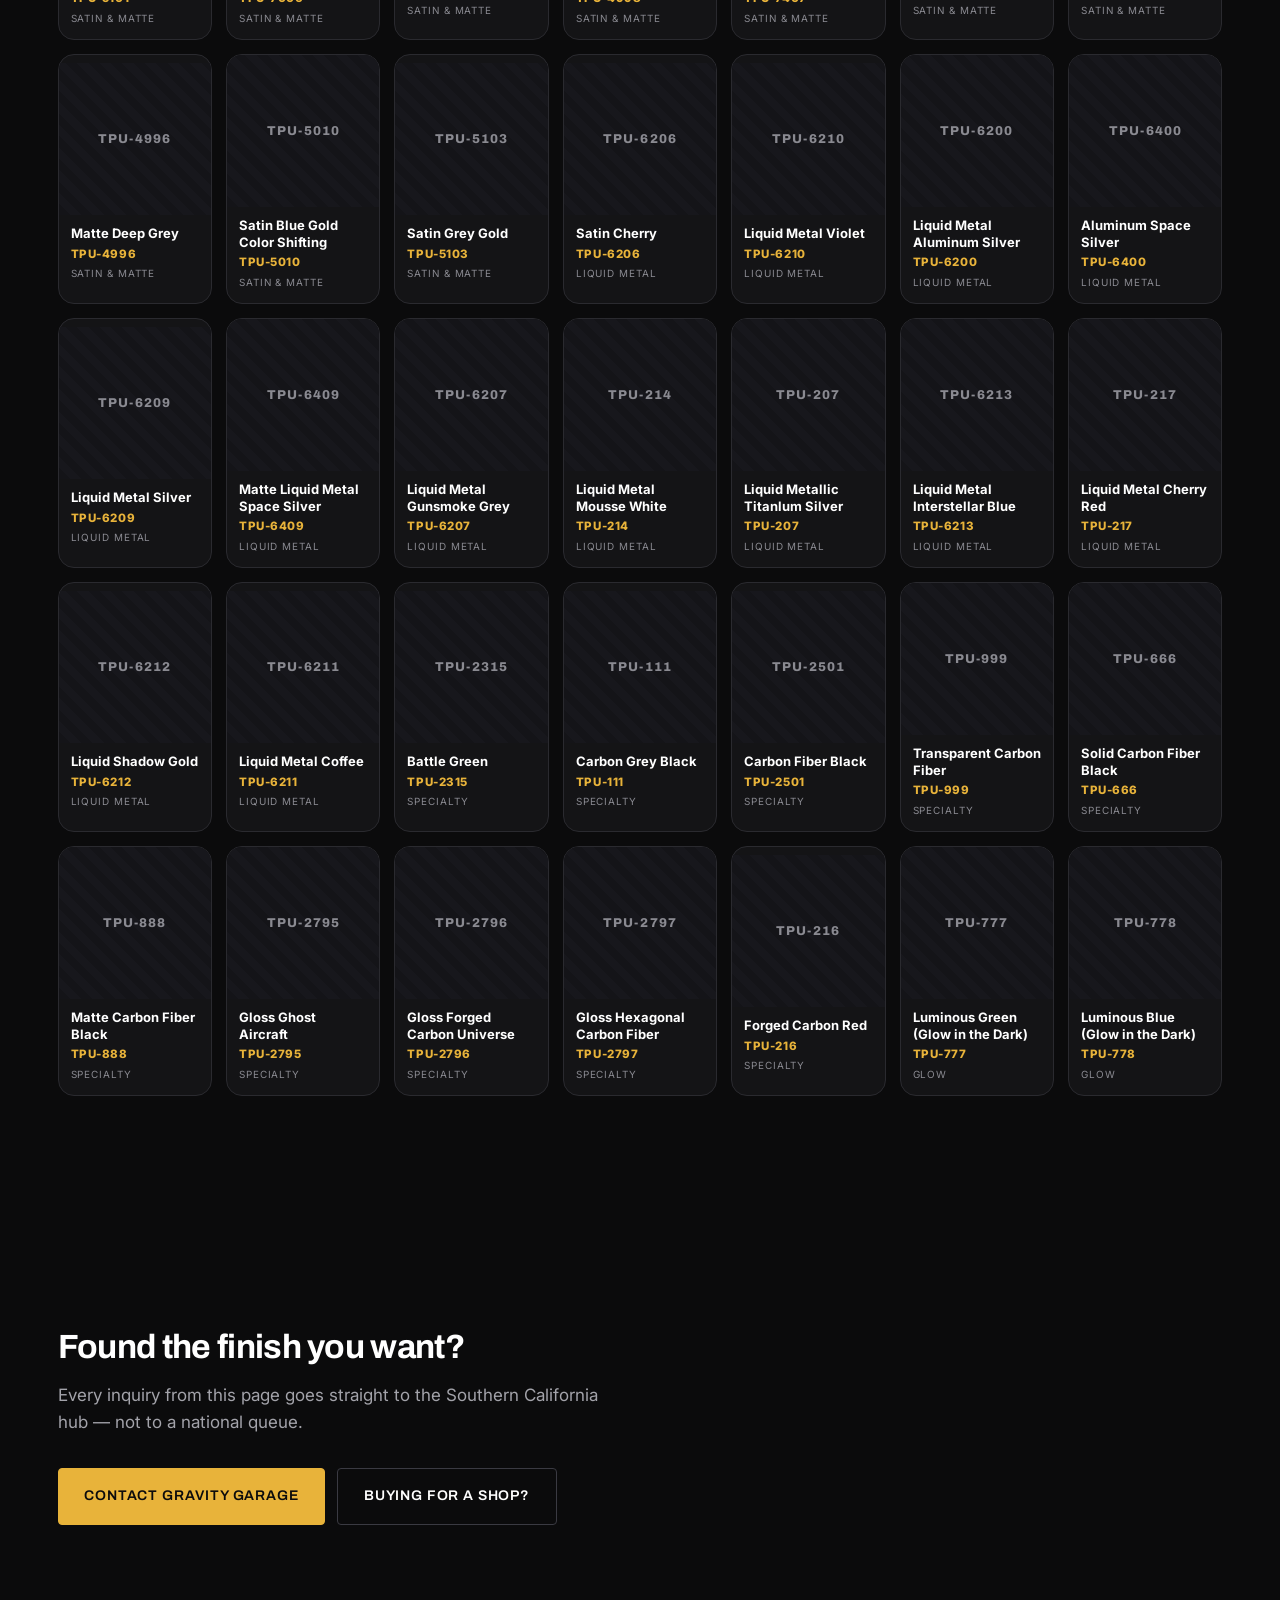
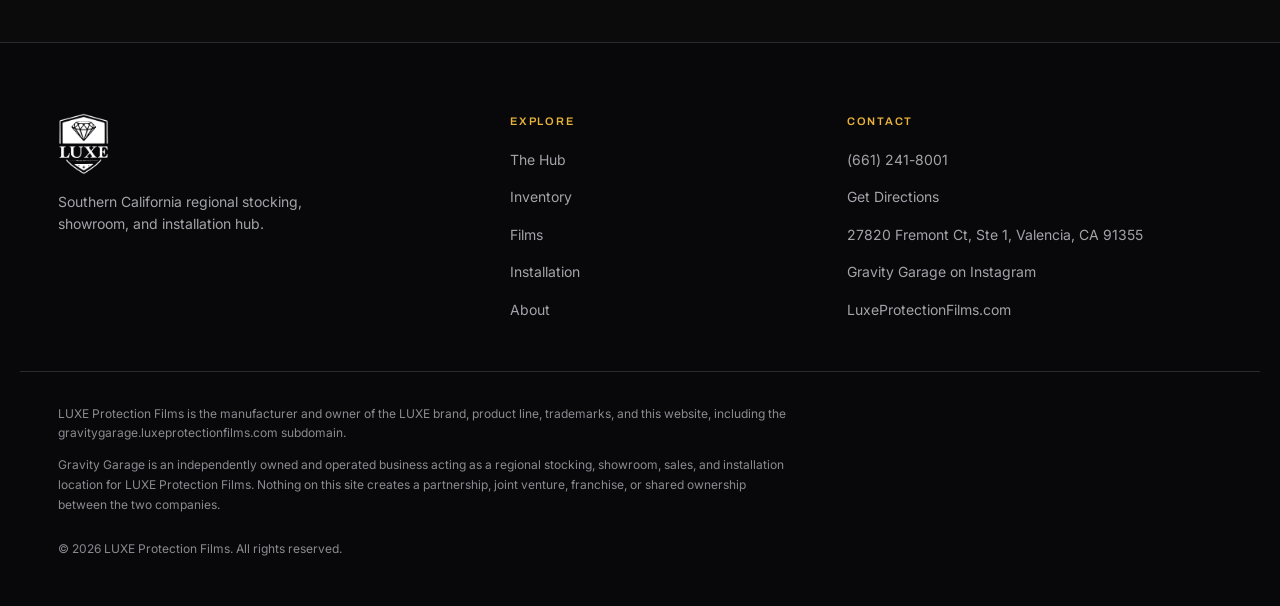
==== commit 1c3d2117: "push Email required, phone optional; vehicle photo upload; copy pass  Phone is no longer required on" ====
--- a/color-deck/index.html
+++ b/color-deck/index.html
@@ -4,7 +4,7 @@
 <meta charset="utf-8">
 <meta name="viewport" content="width=device-width, initial-scale=1, viewport-fit=cover">
 <title>LUXE Color PPF Deck — 175 Finishes | Southern California Hub</title>
-<meta name="description" content="Browse all 175 LUXE TPU Color PPF finishes — Gloss, Metallic, Satin &amp; Matte, Liquid Metal, Specialty and Glow. Search by name or TPU code, see each film on a car, and request it directly from the Southern California hub in Santa Clarita / Valencia.">
+<meta name="description" content="All 175 LUXE TPU Color PPF finishes — search by name or TPU code, see each film on a car, and request it from the Santa Clarita / Valencia hub.">
 <meta name="theme-color" content="#0B0B0C">
 <link rel="canonical" href="https://gravitygarage.luxeprotectionfilms.com/color-deck/">
 
@@ -28,6 +28,44 @@
 <link rel="stylesheet" href="../assets/css/tokens.css">
 <link rel="stylesheet" href="../assets/css/main.css">
 <link rel="stylesheet" href="../assets/css/deck.css">
+
+<!-- Structured data.
+     CollectionPage rather than ItemList: this page is a catalog of 175
+     finishes, and the finishes themselves are not separately addressable
+     URLs, so an ItemList of 175 nameless entries would be markup weight
+     with nothing on the other end of it. The breadcrumb and the isPartOf
+     link are what actually do work here — they tell Google the deck
+     belongs to the hub rather than floating on its own. -->
+<script type="application/ld+json">
+{
+  "@context": "https://schema.org",
+  "@type": "CollectionPage",
+  "@id": "https://gravitygarage.luxeprotectionfilms.com/color-deck/#page",
+  "url": "https://gravitygarage.luxeprotectionfilms.com/color-deck/",
+  "name": "LUXE Color PPF Deck — 175 Finishes",
+  "description": "All 175 LUXE TPU Color PPF finishes across Gloss, Metallic, Satin & Matte, Liquid Metal, Specialty and Glow, available to request through the LUXE Southern California regional hub in Santa Clarita / Valencia.",
+  "inLanguage": "en-US",
+  "isPartOf": { "@id": "https://gravitygarage.luxeprotectionfilms.com/#website" },
+  "about": {
+    "@type": "Product",
+    "name": "LUXE TPU Color Paint Protection Film",
+    "category": "Color change paint protection film",
+    "material": "Thermoplastic polyurethane (TPU)",
+    "brand": { "@type": "Brand", "name": "LUXE Protection Films", "url": "https://luxeprotectionfilms.com/" }
+  },
+  "provider": { "@id": "https://gravitygarage.luxeprotectionfilms.com/#hub" }
+}
+</script>
+<script type="application/ld+json">
+{
+  "@context": "https://schema.org",
+  "@type": "BreadcrumbList",
+  "itemListElement": [
+    { "@type": "ListItem", "position": 1, "name": "Southern California Hub", "item": "https://gravitygarage.luxeprotectionfilms.com/" },
+    { "@type": "ListItem", "position": 2, "name": "Color Deck", "item": "https://gravitygarage.luxeprotectionfilms.com/color-deck/" }
+  ]
+}
+</script>
 </head>
 <body>
 <a class="skip-link" href="../#main">Skip to main content</a>
@@ -90,8 +128,186 @@
         <div class="deck__chiprow" id="deckSections" role="group" aria-label="Filter by finish"></div>
         <div class="deck__chiprow" id="deckHues" role="group" aria-label="Filter by hue"></div>
       </div>
-      <p class="deck__count" id="deckCount" role="status" aria-live="polite"></p>
-      <div class="deck__grid" id="deckGrid"></div>
+      <p class="deck__count" id="deckCount" role="status" aria-live="polite">175 of 175 finishes</p>
+      <div class="deck__grid" id="deckGrid">
+<!-- GENERATED:deck-tiles — built by tools/build-deck.py, do not hand-edit -->
+<button type="button" class="dtile" aria-label="Mclaren Orange, TPU-2356, Gloss" data-code="TPU-2356"><div class="dtile__sw" data-fallback="TPU-2356"></div><div class="dtile__info"><span class="dtile__n">Mclaren Orange</span><span class="dtile__c">TPU-2356</span><span class="dtile__s">Gloss</span></div></button>
+<button type="button" class="dtile" aria-label="Turbo Lava, TPU-2325, Gloss" data-code="TPU-2325"><div class="dtile__sw" data-fallback="TPU-2325"></div><div class="dtile__info"><span class="dtile__n">Turbo Lava</span><span class="dtile__c">TPU-2325</span><span class="dtile__s">Gloss</span></div></button>
+<button type="button" class="dtile" aria-label="Tiffany, TPU-2318, Gloss" data-code="TPU-2318"><div class="dtile__sw" data-fallback="TPU-2318"></div><div class="dtile__info"><span class="dtile__n">Tiffany</span><span class="dtile__c">TPU-2318</span><span class="dtile__s">Gloss</span></div></button>
+<button type="button" class="dtile" aria-label="Acid Green, TPU-142, Gloss" data-code="TPU-142"><div class="dtile__sw" data-fallback="TPU-142"></div><div class="dtile__info"><span class="dtile__n">Acid Green</span><span class="dtile__c">TPU-142</span><span class="dtile__s">Gloss</span></div></button>
+<button type="button" class="dtile" aria-label="Joker Green, TPU-2355, Gloss" data-code="TPU-2355"><div class="dtile__sw" data-fallback="TPU-2355"></div><div class="dtile__info"><span class="dtile__n">Joker Green</span><span class="dtile__c">TPU-2355</span><span class="dtile__s">Gloss</span></div></button>
+<button type="button" class="dtile" aria-label="Porsche Aventurine Green, TPU-116, Gloss" data-code="TPU-116"><div class="dtile__sw" data-fallback="TPU-116"></div><div class="dtile__info"><span class="dtile__n">Porsche Aventurine Green</span><span class="dtile__c">TPU-116</span><span class="dtile__s">Gloss</span></div></button>
+<button type="button" class="dtile" aria-label="Mamba Green, TPU-6010, Gloss" data-code="TPU-6010"><div class="dtile__sw" data-fallback="TPU-6010"></div><div class="dtile__info"><span class="dtile__n">Mamba Green</span><span class="dtile__c">TPU-6010</span><span class="dtile__s">Gloss</span></div></button>
+<button type="button" class="dtile" aria-label="Glossy Crystal Khaki Grey, TPU-2136, Gloss" data-code="TPU-2136"><div class="dtile__sw" data-fallback="TPU-2136"></div><div class="dtile__info"><span class="dtile__n">Glossy Crystal Khaki Grey</span><span class="dtile__c">TPU-2136</span><span class="dtile__s">Gloss</span></div></button>
+<button type="button" class="dtile" aria-label="Overland Green, TPU-2312, Gloss" data-code="TPU-2312"><div class="dtile__sw" data-fallback="TPU-2312"></div><div class="dtile__info"><span class="dtile__n">Overland Green</span><span class="dtile__c">TPU-2312</span><span class="dtile__s">Gloss</span></div></button>
+<button type="button" class="dtile" aria-label="Olive Green, TPU-2120, Gloss" data-code="TPU-2120"><div class="dtile__sw" data-fallback="TPU-2120"></div><div class="dtile__info"><span class="dtile__n">Olive Green</span><span class="dtile__c">TPU-2120</span><span class="dtile__s">Gloss</span></div></button>
+<button type="button" class="dtile" aria-label="Parrot Green, TPU-6026, Gloss" data-code="TPU-6026"><div class="dtile__sw" data-fallback="TPU-6026"></div><div class="dtile__info"><span class="dtile__n">Parrot Green</span><span class="dtile__c">TPU-6026</span><span class="dtile__s">Gloss</span></div></button>
+<button type="button" class="dtile" aria-label="Endless Mountain Green, TPU-118, Gloss" data-code="TPU-118"><div class="dtile__sw" data-fallback="TPU-118"></div><div class="dtile__info"><span class="dtile__n">Endless Mountain Green</span><span class="dtile__c">TPU-118</span><span class="dtile__s">Gloss</span></div></button>
+<button type="button" class="dtile" aria-label="Autobahn Blue, TPU-6208, Gloss" data-code="TPU-6208"><div class="dtile__sw" data-fallback="TPU-6208"></div><div class="dtile__info"><span class="dtile__n">Autobahn Blue</span><span class="dtile__c">TPU-6208</span><span class="dtile__s">Gloss</span></div></button>
+<button type="button" class="dtile" aria-label="Polaris Australis Blue, TPU-100, Gloss" data-code="TPU-100"><div class="dtile__sw" data-fallback="TPU-100"></div><div class="dtile__info"><span class="dtile__n">Polaris Australis Blue</span><span class="dtile__c">TPU-100</span><span class="dtile__s">Gloss</span></div></button>
+<button type="button" class="dtile" aria-label="Glossy Crystal Glacier Blue, TPU-2132, Gloss" data-code="TPU-2132"><div class="dtile__sw" data-fallback="TPU-2132"></div><div class="dtile__info"><span class="dtile__n">Glossy Crystal Glacier Blue</span><span class="dtile__c">TPU-2132</span><span class="dtile__s">Gloss</span></div></button>
+<button type="button" class="dtile" aria-label="Piano China Blue, TPU-2129, Gloss" data-code="TPU-2129"><div class="dtile__sw" data-fallback="TPU-2129"></div><div class="dtile__info"><span class="dtile__n">Piano China Blue</span><span class="dtile__c">TPU-2129</span><span class="dtile__s">Gloss</span></div></button>
+<button type="button" class="dtile" aria-label="Miami Blue, TPU-2306, Gloss" data-code="TPU-2306"><div class="dtile__sw" data-fallback="TPU-2306"></div><div class="dtile__info"><span class="dtile__n">Miami Blue</span><span class="dtile__c">TPU-2306</span><span class="dtile__s">Gloss</span></div></button>
+<button type="button" class="dtile" aria-label="Sapphire Speed, TPU-2368, Gloss" data-code="TPU-2368"><div class="dtile__sw" data-fallback="TPU-2368"></div><div class="dtile__info"><span class="dtile__n">Sapphire Speed</span><span class="dtile__c">TPU-2368</span><span class="dtile__s">Gloss</span></div></button>
+<button type="button" class="dtile" aria-label="Rayal Indigo, TPU-097, Gloss" data-code="TPU-097"><div class="dtile__sw" data-fallback="TPU-097"></div><div class="dtile__info"><span class="dtile__n">Rayal Indigo</span><span class="dtile__c">TPU-097</span><span class="dtile__s">Gloss</span></div></button>
+<button type="button" class="dtile" aria-label="Tanzantie Blue, TPU-101, Gloss" data-code="TPU-101"><div class="dtile__sw" data-fallback="TPU-101"></div><div class="dtile__info"><span class="dtile__n">Tanzantie Blue</span><span class="dtile__c">TPU-101</span><span class="dtile__s">Gloss</span></div></button>
+<button type="button" class="dtile" aria-label="Blue Crystal Black, TPU-112, Gloss" data-code="TPU-112"><div class="dtile__sw" data-fallback="TPU-112"></div><div class="dtile__info"><span class="dtile__n">Blue Crystal Black</span><span class="dtile__c">TPU-112</span><span class="dtile__s">Gloss</span></div></button>
+<button type="button" class="dtile" aria-label="Sky Mirror Pink, TPU-2364, Gloss" data-code="TPU-2364"><div class="dtile__sw" data-fallback="TPU-2364"></div><div class="dtile__info"><span class="dtile__n">Sky Mirror Pink</span><span class="dtile__c">TPU-2364</span><span class="dtile__s">Gloss</span></div></button>
+<button type="button" class="dtile" aria-label="Passion Pink, TPU-107, Gloss" data-code="TPU-107"><div class="dtile__sw" data-fallback="TPU-107"></div><div class="dtile__info"><span class="dtile__n">Passion Pink</span><span class="dtile__c">TPU-107</span><span class="dtile__s">Gloss</span></div></button>
+<button type="button" class="dtile" aria-label="OOLONG Milk Tea Pink, TPU-141, Gloss" data-code="TPU-141"><div class="dtile__sw" data-fallback="TPU-141"></div><div class="dtile__info"><span class="dtile__n">OOLONG Milk Tea Pink</span><span class="dtile__c">TPU-141</span><span class="dtile__s">Gloss</span></div></button>
+<button type="button" class="dtile" aria-label="Glossy Crystal Ferrari Red, TPU-2102, Gloss" data-code="TPU-2102"><div class="dtile__sw" data-fallback="TPU-2102"></div><div class="dtile__info"><span class="dtile__n">Glossy Crystal Ferrari Red</span><span class="dtile__c">TPU-2102</span><span class="dtile__s">Gloss</span></div></button>
+<button type="button" class="dtile" aria-label="Brilliant Magenta, TPU-2332, Gloss" data-code="TPU-2332"><div class="dtile__sw" data-fallback="TPU-2332"></div><div class="dtile__info"><span class="dtile__n">Brilliant Magenta</span><span class="dtile__c">TPU-2332</span><span class="dtile__s">Gloss</span></div></button>
+<button type="button" class="dtile" aria-label="Crimson, TPU-099, Gloss" data-code="TPU-099"><div class="dtile__sw" data-fallback="TPU-099"></div><div class="dtile__info"><span class="dtile__n">Crimson</span><span class="dtile__c">TPU-099</span><span class="dtile__s">Gloss</span></div></button>
+<button type="button" class="dtile" aria-label="Mist Grey Purple, TPU-143, Gloss" data-code="TPU-143"><div class="dtile__sw" data-fallback="TPU-143"></div><div class="dtile__info"><span class="dtile__n">Mist Grey Purple</span><span class="dtile__c">TPU-143</span><span class="dtile__s">Gloss</span></div></button>
+<button type="button" class="dtile" aria-label="Provence Purple, TPU-152, Gloss" data-code="TPU-152"><div class="dtile__sw" data-fallback="TPU-152"></div><div class="dtile__info"><span class="dtile__n">Provence Purple</span><span class="dtile__c">TPU-152</span><span class="dtile__s">Gloss</span></div></button>
+<button type="button" class="dtile" aria-label="Radiant Purple, TPU-148, Gloss" data-code="TPU-148"><div class="dtile__sw" data-fallback="TPU-148"></div><div class="dtile__info"><span class="dtile__n">Radiant Purple</span><span class="dtile__c">TPU-148</span><span class="dtile__s">Gloss</span></div></button>
+<button type="button" class="dtile" aria-label="Grey Violet, TPU-131, Gloss" data-code="TPU-131"><div class="dtile__sw" data-fallback="TPU-131"></div><div class="dtile__info"><span class="dtile__n">Grey Violet</span><span class="dtile__c">TPU-131</span><span class="dtile__s">Gloss</span></div></button>
+<button type="button" class="dtile" aria-label="Mist Purple, TPU-155, Gloss" data-code="TPU-155"><div class="dtile__sw" data-fallback="TPU-155"></div><div class="dtile__info"><span class="dtile__n">Mist Purple</span><span class="dtile__c">TPU-155</span><span class="dtile__s">Gloss</span></div></button>
+<button type="button" class="dtile" aria-label="Pit Lane Magenta, TPU-2334, Gloss" data-code="TPU-2334"><div class="dtile__sw" data-fallback="TPU-2334"></div><div class="dtile__info"><span class="dtile__n">Pit Lane Magenta</span><span class="dtile__c">TPU-2334</span><span class="dtile__s">Gloss</span></div></button>
+<button type="button" class="dtile" aria-label="Purple Pinot Noir, TPU-7408, Gloss" data-code="TPU-7408"><div class="dtile__sw" data-fallback="TPU-7408"></div><div class="dtile__info"><span class="dtile__n">Purple Pinot Noir</span><span class="dtile__c">TPU-7408</span><span class="dtile__s">Gloss</span></div></button>
+<button type="button" class="dtile" aria-label="Golden Champagne, TPU-095, Gloss" data-code="TPU-095"><div class="dtile__sw" data-fallback="TPU-095"></div><div class="dtile__info"><span class="dtile__n">Golden Champagne</span><span class="dtile__c">TPU-095</span><span class="dtile__s">Gloss</span></div></button>
+<button type="button" class="dtile" aria-label="Dakar Sand, TPU-2362, Gloss" data-code="TPU-2362"><div class="dtile__sw" data-fallback="TPU-2362"></div><div class="dtile__info"><span class="dtile__n">Dakar Sand</span><span class="dtile__c">TPU-2362</span><span class="dtile__s">Gloss</span></div></button>
+<button type="button" class="dtile" aria-label="Maple Leaf Yellow, TPU-6024, Gloss" data-code="TPU-6024"><div class="dtile__sw" data-fallback="TPU-6024"></div><div class="dtile__info"><span class="dtile__n">Maple Leaf Yellow</span><span class="dtile__c">TPU-6024</span><span class="dtile__s">Gloss</span></div></button>
+<button type="button" class="dtile" aria-label="Sunflower Yellow, TPU-2323, Gloss" data-code="TPU-2323"><div class="dtile__sw" data-fallback="TPU-2323"></div><div class="dtile__info"><span class="dtile__n">Sunflower Yellow</span><span class="dtile__c">TPU-2323</span><span class="dtile__s">Gloss</span></div></button>
+<button type="button" class="dtile" aria-label="Diamond Aurora Green, TPU-092, Gloss" data-code="TPU-092"><div class="dtile__sw" data-fallback="TPU-092"></div><div class="dtile__info"><span class="dtile__n">Diamond Aurora Green</span><span class="dtile__c">TPU-092</span><span class="dtile__s">Gloss</span></div></button>
+<button type="button" class="dtile" aria-label="Cat&#x27;s eye Opal Green, TPU-133, Gloss" data-code="TPU-133"><div class="dtile__sw" data-fallback="TPU-133"></div><div class="dtile__info"><span class="dtile__n">Cat&#x27;s eye Opal Green</span><span class="dtile__c">TPU-133</span><span class="dtile__s">Gloss</span></div></button>
+<button type="button" class="dtile" aria-label="Green Galaxy, TPU-134, Gloss" data-code="TPU-134"><div class="dtile__sw" data-fallback="TPU-134"></div><div class="dtile__info"><span class="dtile__n">Green Galaxy</span><span class="dtile__c">TPU-134</span><span class="dtile__s">Gloss</span></div></button>
+<button type="button" class="dtile" aria-label="Diamond Laser White, TPU-9001, Gloss" data-code="TPU-9001"><div class="dtile__sw" data-fallback="TPU-9001"></div><div class="dtile__info"><span class="dtile__n">Diamond Laser White</span><span class="dtile__c">TPU-9001</span><span class="dtile__s">Gloss</span></div></button>
+<button type="button" class="dtile" aria-label="Diamond Laser Sliver, TPU-9002, Gloss" data-code="TPU-9002"><div class="dtile__sw" data-fallback="TPU-9002"></div><div class="dtile__info"><span class="dtile__n">Diamond Laser Sliver</span><span class="dtile__c">TPU-9002</span><span class="dtile__s">Gloss</span></div></button>
+<button type="button" class="dtile" aria-label="Galaxy Black, TPU-9004, Gloss" data-code="TPU-9004"><div class="dtile__sw" data-fallback="TPU-9004"></div><div class="dtile__info"><span class="dtile__n">Galaxy Black</span><span class="dtile__c">TPU-9004</span><span class="dtile__s">Gloss</span></div></button>
+<button type="button" class="dtile" aria-label="Rainbow Emerald, TPU-4111, Gloss" data-code="TPU-4111"><div class="dtile__sw" data-fallback="TPU-4111"></div><div class="dtile__info"><span class="dtile__n">Rainbow Emerald</span><span class="dtile__c">TPU-4111</span><span class="dtile__s">Gloss</span></div></button>
+<button type="button" class="dtile" aria-label="Shimmering Blaze, TPU-2999, Gloss" data-code="TPU-2999"><div class="dtile__sw" data-fallback="TPU-2999"></div><div class="dtile__info"><span class="dtile__n">Shimmering Blaze</span><span class="dtile__c">TPU-2999</span><span class="dtile__s">Gloss</span></div></button>
+<button type="button" class="dtile" aria-label="Diamond Crystal White Blue, TPU-2003, Gloss" data-code="TPU-2003"><div class="dtile__sw" data-fallback="TPU-2003"></div><div class="dtile__info"><span class="dtile__n">Diamond Crystal White Blue</span><span class="dtile__c">TPU-2003</span><span class="dtile__s">Gloss</span></div></button>
+<button type="button" class="dtile" aria-label="Glitter Gold Diamond, TPU-1900, Gloss" data-code="TPU-1900"><div class="dtile__sw" data-fallback="TPU-1900"></div><div class="dtile__info"><span class="dtile__n">Glitter Gold Diamond</span><span class="dtile__c">TPU-1900</span><span class="dtile__s">Gloss</span></div></button>
+<button type="button" class="dtile" aria-label="Glitter Blue Diamond, TPU-1901, Gloss" data-code="TPU-1901"><div class="dtile__sw" data-fallback="TPU-1901"></div><div class="dtile__info"><span class="dtile__n">Glitter Blue Diamond</span><span class="dtile__c">TPU-1901</span><span class="dtile__s">Gloss</span></div></button>
+<button type="button" class="dtile" aria-label="Glossy Aurora White, TPU-8002, Gloss" data-code="TPU-8002"><div class="dtile__sw" data-fallback="TPU-8002"></div><div class="dtile__info"><span class="dtile__n">Glossy Aurora White</span><span class="dtile__c">TPU-8002</span><span class="dtile__s">Gloss</span></div></button>
+<button type="button" class="dtile" aria-label="Diamond Crystal White, TPU-2001, Gloss" data-code="TPU-2001"><div class="dtile__sw" data-fallback="TPU-2001"></div><div class="dtile__info"><span class="dtile__n">Diamond Crystal White</span><span class="dtile__c">TPU-2001</span><span class="dtile__s">Gloss</span></div></button>
+<button type="button" class="dtile" aria-label="Piano White, TPU-2138, Gloss" data-code="TPU-2138"><div class="dtile__sw" data-fallback="TPU-2138"></div><div class="dtile__info"><span class="dtile__n">Piano White</span><span class="dtile__c">TPU-2138</span><span class="dtile__s">Gloss</span></div></button>
+<button type="button" class="dtile" aria-label="Aurora White, TPU-8001, Gloss" data-code="TPU-8001"><div class="dtile__sw" data-fallback="TPU-8001"></div><div class="dtile__info"><span class="dtile__n">Aurora White</span><span class="dtile__c">TPU-8001</span><span class="dtile__s">Gloss</span></div></button>
+<button type="button" class="dtile" aria-label="GT Silver, TPU-127, Gloss" data-code="TPU-127"><div class="dtile__sw" data-fallback="TPU-127"></div><div class="dtile__info"><span class="dtile__n">GT Silver</span><span class="dtile__c">TPU-127</span><span class="dtile__s">Gloss</span></div></button>
+<button type="button" class="dtile" aria-label="Silver Fox Gray, TPU-088, Gloss" data-code="TPU-088"><div class="dtile__sw" data-fallback="TPU-088"></div><div class="dtile__info"><span class="dtile__n">Silver Fox Gray</span><span class="dtile__c">TPU-088</span><span class="dtile__s">Gloss</span></div></button>
+<button type="button" class="dtile" aria-label="Volcanic Ash, TPU-2113, Gloss" data-code="TPU-2113"><div class="dtile__sw" data-fallback="TPU-2113"></div><div class="dtile__info"><span class="dtile__n">Volcanic Ash</span><span class="dtile__c">TPU-2113</span><span class="dtile__s">Gloss</span></div></button>
+<button type="button" class="dtile" aria-label="Soapstone Gray, TPU-098, Gloss" data-code="TPU-098"><div class="dtile__sw" data-fallback="TPU-098"></div><div class="dtile__info"><span class="dtile__n">Soapstone Gray</span><span class="dtile__c">TPU-098</span><span class="dtile__s">Gloss</span></div></button>
+<button type="button" class="dtile" aria-label="Porsche Grey, TPU-2206, Gloss" data-code="TPU-2206"><div class="dtile__sw" data-fallback="TPU-2206"></div><div class="dtile__info"><span class="dtile__n">Porsche Grey</span><span class="dtile__c">TPU-2206</span><span class="dtile__s">Gloss</span></div></button>
+<button type="button" class="dtile" aria-label="Brooklyn Gray, TPU-089, Gloss" data-code="TPU-089"><div class="dtile__sw" data-fallback="TPU-089"></div><div class="dtile__info"><span class="dtile__n">Brooklyn Gray</span><span class="dtile__c">TPU-089</span><span class="dtile__s">Gloss</span></div></button>
+<button type="button" class="dtile" aria-label="Cement Grey, TPU-2352, Gloss" data-code="TPU-2352"><div class="dtile__sw" data-fallback="TPU-2352"></div><div class="dtile__info"><span class="dtile__n">Cement Grey</span><span class="dtile__c">TPU-2352</span><span class="dtile__s">Gloss</span></div></button>
+<button type="button" class="dtile" aria-label="Glossy Crystal Nardo Gray, TPU-2114, Gloss" data-code="TPU-2114"><div class="dtile__sw" data-fallback="TPU-2114"></div><div class="dtile__info"><span class="dtile__n">Glossy Crystal Nardo Gray</span><span class="dtile__c">TPU-2114</span><span class="dtile__s">Gloss</span></div></button>
+<button type="button" class="dtile" aria-label="Bernina Grey, TPU-108, Gloss" data-code="TPU-108"><div class="dtile__sw" data-fallback="TPU-108"></div><div class="dtile__info"><span class="dtile__n">Bernina Grey</span><span class="dtile__c">TPU-108</span><span class="dtile__s">Gloss</span></div></button>
+<button type="button" class="dtile" aria-label="Graphite Gray, TPU-102, Gloss" data-code="TPU-102"><div class="dtile__sw" data-fallback="TPU-102"></div><div class="dtile__info"><span class="dtile__n">Graphite Gray</span><span class="dtile__c">TPU-102</span><span class="dtile__s">Gloss</span></div></button>
+<button type="button" class="dtile" aria-label="Meteorite Grey, TPU-5003, Gloss" data-code="TPU-5003"><div class="dtile__sw" data-fallback="TPU-5003"></div><div class="dtile__info"><span class="dtile__n">Meteorite Grey</span><span class="dtile__c">TPU-5003</span><span class="dtile__s">Gloss</span></div></button>
+<button type="button" class="dtile" aria-label="AMG Ash Grey, TPU-7401, Gloss" data-code="TPU-7401"><div class="dtile__sw" data-fallback="TPU-7401"></div><div class="dtile__info"><span class="dtile__n">AMG Ash Grey</span><span class="dtile__c">TPU-7401</span><span class="dtile__s">Gloss</span></div></button>
+<button type="button" class="dtile" aria-label="Mysterious Grey, TPU-5002, Gloss" data-code="TPU-5002"><div class="dtile__sw" data-fallback="TPU-5002"></div><div class="dtile__info"><span class="dtile__n">Mysterious Grey</span><span class="dtile__c">TPU-5002</span><span class="dtile__s">Gloss</span></div></button>
+<button type="button" class="dtile" aria-label="Pepper White, TPU-2357, Gloss" data-code="TPU-2357"><div class="dtile__sw" data-fallback="TPU-2357"></div><div class="dtile__info"><span class="dtile__n">Pepper White</span><span class="dtile__c">TPU-2357</span><span class="dtile__s">Gloss</span></div></button>
+<button type="button" class="dtile" aria-label="Glossy Crystal khaki, TPU-2121, Gloss" data-code="TPU-2121"><div class="dtile__sw" data-fallback="TPU-2121"></div><div class="dtile__info"><span class="dtile__n">Glossy Crystal khaki</span><span class="dtile__c">TPU-2121</span><span class="dtile__s">Gloss</span></div></button>
+<button type="button" class="dtile" aria-label="Santorini Black, TPU-093, Gloss" data-code="TPU-093"><div class="dtile__sw" data-fallback="TPU-093"></div><div class="dtile__info"><span class="dtile__n">Santorini Black</span><span class="dtile__c">TPU-093</span><span class="dtile__s">Gloss</span></div></button>
+<button type="button" class="dtile" aria-label="Diamond Crystal Black, TPU-2000, Gloss" data-code="TPU-2000"><div class="dtile__sw" data-fallback="TPU-2000"></div><div class="dtile__info"><span class="dtile__n">Diamond Crystal Black</span><span class="dtile__c">TPU-2000</span><span class="dtile__s">Gloss</span></div></button>
+<button type="button" class="dtile" aria-label="Glossy Black, TPU-5201, Gloss" data-code="TPU-5201"><div class="dtile__sw" data-fallback="TPU-5201"></div><div class="dtile__info"><span class="dtile__n">Glossy Black</span><span class="dtile__c">TPU-5201</span><span class="dtile__s">Gloss</span></div></button>
+<button type="button" class="dtile" aria-label="Piano Black, TPU-2128, Gloss" data-code="TPU-2128"><div class="dtile__sw" data-fallback="TPU-2128"></div><div class="dtile__info"><span class="dtile__n">Piano Black</span><span class="dtile__c">TPU-2128</span><span class="dtile__s">Gloss</span></div></button>
+<button type="button" class="dtile" aria-label="Ibiza Sunset, TPU-135, Gloss" data-code="TPU-135"><div class="dtile__sw" data-fallback="TPU-135"></div><div class="dtile__info"><span class="dtile__n">Ibiza Sunset</span><span class="dtile__c">TPU-135</span><span class="dtile__s">Gloss</span></div></button>
+<button type="button" class="dtile" aria-label="Lake Blue Pink, TPU-215, Gloss" data-code="TPU-215"><div class="dtile__sw" data-fallback="TPU-215"></div><div class="dtile__info"><span class="dtile__n">Lake Blue Pink</span><span class="dtile__c">TPU-215</span><span class="dtile__s">Gloss</span></div></button>
+<button type="button" class="dtile" aria-label="Starry Grey Wraith, TPU-213, Gloss" data-code="TPU-213"><div class="dtile__sw" data-fallback="TPU-213"></div><div class="dtile__info"><span class="dtile__n">Starry Grey Wraith</span><span class="dtile__c">TPU-213</span><span class="dtile__s">Gloss</span></div></button>
+<button type="button" class="dtile" aria-label="Starry Sky Pink, TPU-209, Gloss" data-code="TPU-209"><div class="dtile__sw" data-fallback="TPU-209"></div><div class="dtile__info"><span class="dtile__n">Starry Sky Pink</span><span class="dtile__c">TPU-209</span><span class="dtile__s">Gloss</span></div></button>
+<button type="button" class="dtile" aria-label="Green Diamond, TPU-1903, Gloss" data-code="TPU-1903"><div class="dtile__sw" data-fallback="TPU-1903"></div><div class="dtile__info"><span class="dtile__n">Green Diamond</span><span class="dtile__c">TPU-1903</span><span class="dtile__s">Gloss</span></div></button>
+<button type="button" class="dtile" aria-label="Red Diamond, TPU-1904, Gloss" data-code="TPU-1904"><div class="dtile__sw" data-fallback="TPU-1904"></div><div class="dtile__info"><span class="dtile__n">Red Diamond</span><span class="dtile__c">TPU-1904</span><span class="dtile__s">Gloss</span></div></button>
+<button type="button" class="dtile" aria-label="Diamond Crystal White Gold, TPU-2002, Gloss" data-code="TPU-2002"><div class="dtile__sw" data-fallback="TPU-2002"></div><div class="dtile__info"><span class="dtile__n">Diamond Crystal White Gold</span><span class="dtile__c">TPU-2002</span><span class="dtile__s">Gloss</span></div></button>
+<button type="button" class="dtile" aria-label="Glossy White, TPU-5202, Gloss" data-code="TPU-5202"><div class="dtile__sw" data-fallback="TPU-5202"></div><div class="dtile__info"><span class="dtile__n">Glossy White</span><span class="dtile__c">TPU-5202</span><span class="dtile__s">Gloss</span></div></button>
+<button type="button" class="dtile" aria-label="Midsummer Purple, TPU-087, Gloss" data-code="TPU-087"><div class="dtile__sw" data-fallback="TPU-087"></div><div class="dtile__info"><span class="dtile__n">Midsummer Purple</span><span class="dtile__c">TPU-087</span><span class="dtile__s">Gloss</span></div></button>
+<button type="button" class="dtile" aria-label="Amethyst, TPU-206, Gloss" data-code="TPU-206"><div class="dtile__sw" data-fallback="TPU-206"></div><div class="dtile__info"><span class="dtile__n">Amethyst</span><span class="dtile__c">TPU-206</span><span class="dtile__s">Gloss</span></div></button>
+<button type="button" class="dtile" aria-label="Blast Blue Purple, TPU-150, Gloss" data-code="TPU-150"><div class="dtile__sw" data-fallback="TPU-150"></div><div class="dtile__info"><span class="dtile__n">Blast Blue Purple</span><span class="dtile__c">TPU-150</span><span class="dtile__s">Gloss</span></div></button>
+<button type="button" class="dtile" aria-label="Eve Purple, TPU-086, Gloss" data-code="TPU-086"><div class="dtile__sw" data-fallback="TPU-086"></div><div class="dtile__info"><span class="dtile__n">Eve Purple</span><span class="dtile__c">TPU-086</span><span class="dtile__s">Gloss</span></div></button>
+<button type="button" class="dtile" aria-label="Hardlin Green, TPU-202, Gloss" data-code="TPU-202"><div class="dtile__sw" data-fallback="TPU-202"></div><div class="dtile__info"><span class="dtile__n">Hardlin Green</span><span class="dtile__c">TPU-202</span><span class="dtile__s">Gloss</span></div></button>
+<button type="button" class="dtile" aria-label="Ryan Green, TPU-154, Gloss" data-code="TPU-154"><div class="dtile__sw" data-fallback="TPU-154"></div><div class="dtile__info"><span class="dtile__n">Ryan Green</span><span class="dtile__c">TPU-154</span><span class="dtile__s">Gloss</span></div></button>
+<button type="button" class="dtile" aria-label="Magic Gold Lemon Yellow, TPU-3005, Gloss" data-code="TPU-3005"><div class="dtile__sw" data-fallback="TPU-3005"></div><div class="dtile__info"><span class="dtile__n">Magic Gold Lemon Yellow</span><span class="dtile__c">TPU-3005</span><span class="dtile__s">Gloss</span></div></button>
+<button type="button" class="dtile" aria-label="Racing Green, TPU-212, Gloss" data-code="TPU-212"><div class="dtile__sw" data-fallback="TPU-212"></div><div class="dtile__info"><span class="dtile__n">Racing Green</span><span class="dtile__c">TPU-212</span><span class="dtile__s">Gloss</span></div></button>
+<button type="button" class="dtile" aria-label="Magic Gold Green, TPU-3001, Gloss" data-code="TPU-3001"><div class="dtile__sw" data-fallback="TPU-3001"></div><div class="dtile__info"><span class="dtile__n">Magic Gold Green</span><span class="dtile__c">TPU-3001</span><span class="dtile__s">Gloss</span></div></button>
+<button type="button" class="dtile" aria-label="Crystal Army Green, TPU-210, Gloss" data-code="TPU-210"><div class="dtile__sw" data-fallback="TPU-210"></div><div class="dtile__info"><span class="dtile__n">Crystal Army Green</span><span class="dtile__c">TPU-210</span><span class="dtile__s">Gloss</span></div></button>
+<button type="button" class="dtile" aria-label="Boy Blue, TPU-208, Gloss" data-code="TPU-208"><div class="dtile__sw" data-fallback="TPU-208"></div><div class="dtile__info"><span class="dtile__n">Boy Blue</span><span class="dtile__c">TPU-208</span><span class="dtile__s">Gloss</span></div></button>
+<button type="button" class="dtile" aria-label="Neptune Blue, TPU-2338, Gloss" data-code="TPU-2338"><div class="dtile__sw" data-fallback="TPU-2338"></div><div class="dtile__info"><span class="dtile__n">Neptune Blue</span><span class="dtile__c">TPU-2338</span><span class="dtile__s">Gloss</span></div></button>
+<button type="button" class="dtile" aria-label="Akha Gold, TPU-211, Gloss" data-code="TPU-211"><div class="dtile__sw" data-fallback="TPU-211"></div><div class="dtile__info"><span class="dtile__n">Akha Gold</span><span class="dtile__c">TPU-211</span><span class="dtile__s">Gloss</span></div></button>
+<button type="button" class="dtile" aria-label="Paint Chocolate, TPU-204, Gloss" data-code="TPU-204"><div class="dtile__sw" data-fallback="TPU-204"></div><div class="dtile__info"><span class="dtile__n">Paint Chocolate</span><span class="dtile__c">TPU-204</span><span class="dtile__s">Gloss</span></div></button>
+<button type="button" class="dtile" aria-label="Tourmaline Gray, TPU-205, Gloss" data-code="TPU-205"><div class="dtile__sw" data-fallback="TPU-205"></div><div class="dtile__info"><span class="dtile__n">Tourmaline Gray</span><span class="dtile__c">TPU-205</span><span class="dtile__s">Gloss</span></div></button>
+<button type="button" class="dtile" aria-label="Gloss Blue Gold Color Shifting, TPU-3038, Gloss" data-code="TPU-3038"><div class="dtile__sw" data-fallback="TPU-3038"></div><div class="dtile__info"><span class="dtile__n">Gloss Blue Gold Color Shifting</span><span class="dtile__c">TPU-3038</span><span class="dtile__s">Gloss</span></div></button>
+<button type="button" class="dtile" aria-label="Metallic Glossy Benz Blackish Green, TPU-6038, Metallic" data-code="TPU-6038"><div class="dtile__sw" data-fallback="TPU-6038"></div><div class="dtile__info"><span class="dtile__n">Metallic Glossy Benz Blackish Green</span><span class="dtile__c">TPU-6038</span><span class="dtile__s">Metallic</span></div></button>
+<button type="button" class="dtile" aria-label="Metallic Glacier Blue, TPU-090, Metallic" data-code="TPU-090"><div class="dtile__sw" data-fallback="TPU-090"></div><div class="dtile__info"><span class="dtile__n">Metallic Glacier Blue</span><span class="dtile__c">TPU-090</span><span class="dtile__s">Metallic</span></div></button>
+<button type="button" class="dtile" aria-label="Metallic Fog Blue, TPU-091, Metallic" data-code="TPU-091"><div class="dtile__sw" data-fallback="TPU-091"></div><div class="dtile__info"><span class="dtile__n">Metallic Fog Blue</span><span class="dtile__c">TPU-091</span><span class="dtile__s">Metallic</span></div></button>
+<button type="button" class="dtile" aria-label="Rouge Pearl Pink, TPU-094, Metallic" data-code="TPU-094"><div class="dtile__sw" data-fallback="TPU-094"></div><div class="dtile__info"><span class="dtile__n">Rouge Pearl Pink</span><span class="dtile__c">TPU-094</span><span class="dtile__s">Metallic</span></div></button>
+<button type="button" class="dtile" aria-label="Pearl Pink, TPU-2367, Metallic" data-code="TPU-2367"><div class="dtile__sw" data-fallback="TPU-2367"></div><div class="dtile__info"><span class="dtile__n">Pearl Pink</span><span class="dtile__c">TPU-2367</span><span class="dtile__s">Metallic</span></div></button>
+<button type="button" class="dtile" aria-label="Paint Metallic Midnight Purple, TPU-6118, Metallic" data-code="TPU-6118"><div class="dtile__sw" data-fallback="TPU-6118"></div><div class="dtile__info"><span class="dtile__n">Paint Metallic Midnight Purple</span><span class="dtile__c">TPU-6118</span><span class="dtile__s">Metallic</span></div></button>
+<button type="button" class="dtile" aria-label="Fancy Galactic Sparkling Chameleon, TPU-8811, Metallic" data-code="TPU-8811"><div class="dtile__sw" data-fallback="TPU-8811"></div><div class="dtile__info"><span class="dtile__n">Fancy Galactic Sparkling Chameleon</span><span class="dtile__c">TPU-8811</span><span class="dtile__s">Metallic</span></div></button>
+<button type="button" class="dtile" aria-label="Thunder Lightning Sparkling Chameleon, TPU-8812, Metallic" data-code="TPU-8812"><div class="dtile__sw" data-fallback="TPU-8812"></div><div class="dtile__info"><span class="dtile__n">Thunder Lightning Sparkling Chameleon</span><span class="dtile__c">TPU-8812</span><span class="dtile__s">Metallic</span></div></button>
+<button type="button" class="dtile" aria-label="Galactic Madeira Red Chameleon, TPU-8814, Metallic" data-code="TPU-8814"><div class="dtile__sw" data-fallback="TPU-8814"></div><div class="dtile__info"><span class="dtile__n">Galactic Madeira Red Chameleon</span><span class="dtile__c">TPU-8814</span><span class="dtile__s">Metallic</span></div></button>
+<button type="button" class="dtile" aria-label="Magic Candy Color Flip Volcano Grey, TPU-3017, Metallic" data-code="TPU-3017"><div class="dtile__sw" data-fallback="TPU-3017"></div><div class="dtile__info"><span class="dtile__n">Magic Candy Color Flip Volcano Grey</span><span class="dtile__c">TPU-3017</span><span class="dtile__s">Metallic</span></div></button>
+<button type="button" class="dtile" aria-label="Magic Candy Flip Grey Blue, TPU-3012, Metallic" data-code="TPU-3012"><div class="dtile__sw" data-fallback="TPU-3012"></div><div class="dtile__info"><span class="dtile__n">Magic Candy Flip Grey Blue</span><span class="dtile__c">TPU-3012</span><span class="dtile__s">Metallic</span></div></button>
+<button type="button" class="dtile" aria-label="Magic Candy Flip Grey Purple, TPU-3026, Metallic" data-code="TPU-3026"><div class="dtile__sw" data-fallback="TPU-3026"></div><div class="dtile__info"><span class="dtile__n">Magic Candy Flip Grey Purple</span><span class="dtile__c">TPU-3026</span><span class="dtile__s">Metallic</span></div></button>
+<button type="button" class="dtile" aria-label="Magic Candy Flip Grey Green, TPU-3028, Metallic" data-code="TPU-3028"><div class="dtile__sw" data-fallback="TPU-3028"></div><div class="dtile__info"><span class="dtile__n">Magic Candy Flip Grey Green</span><span class="dtile__c">TPU-3028</span><span class="dtile__s">Metallic</span></div></button>
+<button type="button" class="dtile" aria-label="Magic Candy Flip Silver Purple, TPU-3042, Metallic" data-code="TPU-3042"><div class="dtile__sw" data-fallback="TPU-3042"></div><div class="dtile__info"><span class="dtile__n">Magic Candy Flip Silver Purple</span><span class="dtile__c">TPU-3042</span><span class="dtile__s">Metallic</span></div></button>
+<button type="button" class="dtile" aria-label="Magic Candy Color Flip Rouge Pink, TPU-3041, Metallic" data-code="TPU-3041"><div class="dtile__sw" data-fallback="TPU-3041"></div><div class="dtile__info"><span class="dtile__n">Magic Candy Color Flip Rouge Pink</span><span class="dtile__c">TPU-3041</span><span class="dtile__s">Metallic</span></div></button>
+<button type="button" class="dtile" aria-label="Pearl Bloom Pink, TPU-123, Metallic" data-code="TPU-123"><div class="dtile__sw" data-fallback="TPU-123"></div><div class="dtile__info"><span class="dtile__n">Pearl Bloom Pink</span><span class="dtile__c">TPU-123</span><span class="dtile__s">Metallic</span></div></button>
+<button type="button" class="dtile" aria-label="Gold White Pearlescent, TPU-1001, Metallic" data-code="TPU-1001"><div class="dtile__sw" data-fallback="TPU-1001"></div><div class="dtile__info"><span class="dtile__n">Gold White Pearlescent</span><span class="dtile__c">TPU-1001</span><span class="dtile__s">Metallic</span></div></button>
+<button type="button" class="dtile" aria-label="Light Blue Pearl, TPU-1003, Metallic" data-code="TPU-1003"><div class="dtile__sw" data-fallback="TPU-1003"></div><div class="dtile__info"><span class="dtile__n">Light Blue Pearl</span><span class="dtile__c">TPU-1003</span><span class="dtile__s">Metallic</span></div></button>
+<button type="button" class="dtile" aria-label="Cream Red White Pearlescent, TPU-1004, Metallic" data-code="TPU-1004"><div class="dtile__sw" data-fallback="TPU-1004"></div><div class="dtile__info"><span class="dtile__n">Cream Red White Pearlescent</span><span class="dtile__c">TPU-1004</span><span class="dtile__s">Metallic</span></div></button>
+<button type="button" class="dtile" aria-label="Metallic Glossy White, TPU-6023, Metallic" data-code="TPU-6023"><div class="dtile__sw" data-fallback="TPU-6023"></div><div class="dtile__info"><span class="dtile__n">Metallic Glossy White</span><span class="dtile__c">TPU-6023</span><span class="dtile__s">Metallic</span></div></button>
+<button type="button" class="dtile" aria-label="Coffee Beige Metallic, TPU-121, Metallic" data-code="TPU-121"><div class="dtile__sw" data-fallback="TPU-121"></div><div class="dtile__info"><span class="dtile__n">Coffee Beige Metallic</span><span class="dtile__c">TPU-121</span><span class="dtile__s">Metallic</span></div></button>
+<button type="button" class="dtile" aria-label="Metallic Glossy Chrome Black, TPU-6033, Metallic" data-code="TPU-6033"><div class="dtile__sw" data-fallback="TPU-6033"></div><div class="dtile__info"><span class="dtile__n">Metallic Glossy Chrome Black</span><span class="dtile__c">TPU-6033</span><span class="dtile__s">Metallic</span></div></button>
+<button type="button" class="dtile" aria-label="Paint Pearl Grape Purple, TPU-201, Metallic" data-code="TPU-201"><div class="dtile__sw" data-fallback="TPU-201"></div><div class="dtile__info"><span class="dtile__n">Paint Pearl Grape Purple</span><span class="dtile__c">TPU-201</span><span class="dtile__s">Metallic</span></div></button>
+<button type="button" class="dtile" aria-label="Metallic Amethyst, TPU-203, Metallic" data-code="TPU-203"><div class="dtile__sw" data-fallback="TPU-203"></div><div class="dtile__info"><span class="dtile__n">Metallic Amethyst</span><span class="dtile__c">TPU-203</span><span class="dtile__s">Metallic</span></div></button>
+<button type="button" class="dtile" aria-label="Metallic Dark Green, TPU-085, Metallic" data-code="TPU-085"><div class="dtile__sw" data-fallback="TPU-085"></div><div class="dtile__info"><span class="dtile__n">Metallic Dark Green</span><span class="dtile__c">TPU-085</span><span class="dtile__s">Metallic</span></div></button>
+<button type="button" class="dtile" aria-label="Paint Metallic Soul Red, TPU-6107, Metallic" data-code="TPU-6107"><div class="dtile__sw" data-fallback="TPU-6107"></div><div class="dtile__info"><span class="dtile__n">Paint Metallic Soul Red</span><span class="dtile__c">TPU-6107</span><span class="dtile__s">Metallic</span></div></button>
+<button type="button" class="dtile" aria-label="Satin Metallic Glossy Orange, TPU-6011, Satin &amp; Matte" data-code="TPU-6011"><div class="dtile__sw" data-fallback="TPU-6011"></div><div class="dtile__info"><span class="dtile__n">Satin Metallic Glossy Orange</span><span class="dtile__c">TPU-6011</span><span class="dtile__s">Satin &amp; Matte</span></div></button>
+<button type="button" class="dtile" aria-label="Satin metallic Glossy Blackish Green, TPU-6025, Satin &amp; Matte" data-code="TPU-6025"><div class="dtile__sw" data-fallback="TPU-6025"></div><div class="dtile__info"><span class="dtile__n">Satin metallic Glossy Blackish Green</span><span class="dtile__c">TPU-6025</span><span class="dtile__s">Satin &amp; Matte</span></div></button>
+<button type="button" class="dtile" aria-label="Satin Seaweed, TPU-5008, Satin &amp; Matte" data-code="TPU-5008"><div class="dtile__sw" data-fallback="TPU-5008"></div><div class="dtile__info"><span class="dtile__n">Satin Seaweed</span><span class="dtile__c">TPU-5008</span><span class="dtile__s">Satin &amp; Matte</span></div></button>
+<button type="button" class="dtile" aria-label="Ultra Matte Dark Green, TPU-7414, Satin &amp; Matte" data-code="TPU-7414"><div class="dtile__sw" data-fallback="TPU-7414"></div><div class="dtile__info"><span class="dtile__n">Ultra Matte Dark Green</span><span class="dtile__c">TPU-7414</span><span class="dtile__s">Satin &amp; Matte</span></div></button>
+<button type="button" class="dtile" aria-label="Satin Metallic Glossy Blue Berry, TPU-6019, Satin &amp; Matte" data-code="TPU-6019"><div class="dtile__sw" data-fallback="TPU-6019"></div><div class="dtile__info"><span class="dtile__n">Satin Metallic Glossy Blue Berry</span><span class="dtile__c">TPU-6019</span><span class="dtile__s">Satin &amp; Matte</span></div></button>
+<button type="button" class="dtile" aria-label="Satin Racing Blue, TPU-5006, Satin &amp; Matte" data-code="TPU-5006"><div class="dtile__sw" data-fallback="TPU-5006"></div><div class="dtile__info"><span class="dtile__n">Satin Racing Blue</span><span class="dtile__c">TPU-5006</span><span class="dtile__s">Satin &amp; Matte</span></div></button>
+<button type="button" class="dtile" aria-label="Satin Metallic Glossy Ice Berry, TPU-6027, Satin &amp; Matte" data-code="TPU-6027"><div class="dtile__sw" data-fallback="TPU-6027"></div><div class="dtile__info"><span class="dtile__n">Satin Metallic Glossy Ice Berry</span><span class="dtile__c">TPU-6027</span><span class="dtile__s">Satin &amp; Matte</span></div></button>
+<button type="button" class="dtile" aria-label="Satin Ice Berry, TPU-5004, Satin &amp; Matte" data-code="TPU-5004"><div class="dtile__sw" data-fallback="TPU-5004"></div><div class="dtile__info"><span class="dtile__n">Satin Ice Berry</span><span class="dtile__c">TPU-5004</span><span class="dtile__s">Satin &amp; Matte</span></div></button>
+<button type="button" class="dtile" aria-label="Satin Metallic Glossy Black Rose, TPU-6009, Satin &amp; Matte" data-code="TPU-6009"><div class="dtile__sw" data-fallback="TPU-6009"></div><div class="dtile__info"><span class="dtile__n">Satin Metallic Glossy Black Rose</span><span class="dtile__c">TPU-6009</span><span class="dtile__s">Satin &amp; Matte</span></div></button>
+<button type="button" class="dtile" aria-label="Tantalum Purple, TPU-3033, Satin &amp; Matte" data-code="TPU-3033"><div class="dtile__sw" data-fallback="TPU-3033"></div><div class="dtile__info"><span class="dtile__n">Tantalum Purple</span><span class="dtile__c">TPU-3033</span><span class="dtile__s">Satin &amp; Matte</span></div></button>
+<button type="button" class="dtile" aria-label="Ultra Matte Black Purple, TPU-7413, Satin &amp; Matte" data-code="TPU-7413"><div class="dtile__sw" data-fallback="TPU-7413"></div><div class="dtile__info"><span class="dtile__n">Ultra Matte Black Purple</span><span class="dtile__c">TPU-7413</span><span class="dtile__s">Satin &amp; Matte</span></div></button>
+<button type="button" class="dtile" aria-label="Satin Metallic Glossy Champagne, TPU-6029, Satin &amp; Matte" data-code="TPU-6029"><div class="dtile__sw" data-fallback="TPU-6029"></div><div class="dtile__info"><span class="dtile__n">Satin Metallic Glossy Champagne</span><span class="dtile__c">TPU-6029</span><span class="dtile__s">Satin &amp; Matte</span></div></button>
+<button type="button" class="dtile" aria-label="SATIN Rose Gold, TPU-5005, Satin &amp; Matte" data-code="TPU-5005"><div class="dtile__sw" data-fallback="TPU-5005"></div><div class="dtile__info"><span class="dtile__n">SATIN Rose Gold</span><span class="dtile__c">TPU-5005</span><span class="dtile__s">Satin &amp; Matte</span></div></button>
+<button type="button" class="dtile" aria-label="White Satin, TPU-1100, Satin &amp; Matte" data-code="TPU-1100"><div class="dtile__sw" data-fallback="TPU-1100"></div><div class="dtile__info"><span class="dtile__n">White Satin</span><span class="dtile__c">TPU-1100</span><span class="dtile__s">Satin &amp; Matte</span></div></button>
+<button type="button" class="dtile" aria-label="Satin Metallic Glossy Coal Grey, TPU-6034, Satin &amp; Matte" data-code="TPU-6034"><div class="dtile__sw" data-fallback="TPU-6034"></div><div class="dtile__info"><span class="dtile__n">Satin Metallic Glossy Coal Grey</span><span class="dtile__c">TPU-6034</span><span class="dtile__s">Satin &amp; Matte</span></div></button>
+<button type="button" class="dtile" aria-label="Matte Lead Ink Gray, TPU-096, Satin &amp; Matte" data-code="TPU-096"><div class="dtile__sw" data-fallback="TPU-096"></div><div class="dtile__info"><span class="dtile__n">Matte Lead Ink Gray</span><span class="dtile__c">TPU-096</span><span class="dtile__s">Satin &amp; Matte</span></div></button>
+<button type="button" class="dtile" aria-label="Desert Ivory, TPU-5509, Satin &amp; Matte" data-code="TPU-5509"><div class="dtile__sw" data-fallback="TPU-5509"></div><div class="dtile__info"><span class="dtile__n">Desert Ivory</span><span class="dtile__c">TPU-5509</span><span class="dtile__s">Satin &amp; Matte</span></div></button>
+<button type="button" class="dtile" aria-label="Satin Metallic Glossy Black, TPU-6012, Satin &amp; Matte" data-code="TPU-6012"><div class="dtile__sw" data-fallback="TPU-6012"></div><div class="dtile__info"><span class="dtile__n">Satin Metallic Glossy Black</span><span class="dtile__c">TPU-6012</span><span class="dtile__s">Satin &amp; Matte</span></div></button>
+<button type="button" class="dtile" aria-label="Double Zero Matte Black, TPU-5101, Satin &amp; Matte" data-code="TPU-5101"><div class="dtile__sw" data-fallback="TPU-5101"></div><div class="dtile__info"><span class="dtile__n">Double Zero Matte Black</span><span class="dtile__c">TPU-5101</span><span class="dtile__s">Satin &amp; Matte</span></div></button>
+<button type="button" class="dtile" aria-label="Satin Metallic White, TPU-7006, Satin &amp; Matte" data-code="TPU-7006"><div class="dtile__sw" data-fallback="TPU-7006"></div><div class="dtile__info"><span class="dtile__n">Satin Metallic White</span><span class="dtile__c">TPU-7006</span><span class="dtile__s">Satin &amp; Matte</span></div></button>
+<button type="button" class="dtile" aria-label="Matte Dark Silver, TPU-5099, Satin &amp; Matte" data-code="TPU-5099"><div class="dtile__sw" data-fallback="TPU-5099"></div><div class="dtile__info"><span class="dtile__n">Matte Dark Silver</span><span class="dtile__c">TPU-5099</span><span class="dtile__s">Satin &amp; Matte</span></div></button>
+<button type="button" class="dtile" aria-label="Matte Purple Mist Silver, TPU-4998, Satin &amp; Matte" data-code="TPU-4998"><div class="dtile__sw" data-fallback="TPU-4998"></div><div class="dtile__info"><span class="dtile__n">Matte Purple Mist Silver</span><span class="dtile__c">TPU-4998</span><span class="dtile__s">Satin &amp; Matte</span></div></button>
+<button type="button" class="dtile" aria-label="Ultra Matte Black Blue, TPU-7407, Satin &amp; Matte" data-code="TPU-7407"><div class="dtile__sw" data-fallback="TPU-7407"></div><div class="dtile__info"><span class="dtile__n">Ultra Matte Black Blue</span><span class="dtile__c">TPU-7407</span><span class="dtile__s">Satin &amp; Matte</span></div></button>
+<button type="button" class="dtile" aria-label="Matte Light Black, TPU-5111, Satin &amp; Matte" data-code="TPU-5111"><div class="dtile__sw" data-fallback="TPU-5111"></div><div class="dtile__info"><span class="dtile__n">Matte Light Black</span><span class="dtile__c">TPU-5111</span><span class="dtile__s">Satin &amp; Matte</span></div></button>
+<button type="button" class="dtile" aria-label="Satin Nardo Grey, TPU-5009, Satin &amp; Matte" data-code="TPU-5009"><div class="dtile__sw" data-fallback="TPU-5009"></div><div class="dtile__info"><span class="dtile__n">Satin Nardo Grey</span><span class="dtile__c">TPU-5009</span><span class="dtile__s">Satin &amp; Matte</span></div></button>
+<button type="button" class="dtile" aria-label="Matte Deep Grey, TPU-4996, Satin &amp; Matte" data-code="TPU-4996"><div class="dtile__sw" data-fallback="TPU-4996"></div><div class="dtile__info"><span class="dtile__n">Matte Deep Grey</span><span class="dtile__c">TPU-4996</span><span class="dtile__s">Satin &amp; Matte</span></div></button>
+<button type="button" class="dtile" aria-label="Satin Blue Gold Color Shifting, TPU-5010, Satin &amp; Matte" data-code="TPU-5010"><div class="dtile__sw" data-fallback="TPU-5010"></div><div class="dtile__info"><span class="dtile__n">Satin Blue Gold Color Shifting</span><span class="dtile__c">TPU-5010</span><span class="dtile__s">Satin &amp; Matte</span></div></button>
+<button type="button" class="dtile" aria-label="Satin Grey Gold, TPU-5103, Satin &amp; Matte" data-code="TPU-5103"><div class="dtile__sw" data-fallback="TPU-5103"></div><div class="dtile__info"><span class="dtile__n">Satin Grey Gold</span><span class="dtile__c">TPU-5103</span><span class="dtile__s">Satin &amp; Matte</span></div></button>
+<button type="button" class="dtile" aria-label="Satin Cherry, TPU-6206, Liquid Metal" data-code="TPU-6206"><div class="dtile__sw" data-fallback="TPU-6206"></div><div class="dtile__info"><span class="dtile__n">Satin Cherry</span><span class="dtile__c">TPU-6206</span><span class="dtile__s">Liquid Metal</span></div></button>
+<button type="button" class="dtile" aria-label="Liquid Metal Violet, TPU-6210, Liquid Metal" data-code="TPU-6210"><div class="dtile__sw" data-fallback="TPU-6210"></div><div class="dtile__info"><span class="dtile__n">Liquid Metal Violet</span><span class="dtile__c">TPU-6210</span><span class="dtile__s">Liquid Metal</span></div></button>
+<button type="button" class="dtile" aria-label="Liquid Metal Aluminum Silver, TPU-6200, Liquid Metal" data-code="TPU-6200"><div class="dtile__sw" data-fallback="TPU-6200"></div><div class="dtile__info"><span class="dtile__n">Liquid Metal Aluminum Silver</span><span class="dtile__c">TPU-6200</span><span class="dtile__s">Liquid Metal</span></div></button>
+<button type="button" class="dtile" aria-label="Aluminum Space Silver, TPU-6400, Liquid Metal" data-code="TPU-6400"><div class="dtile__sw" data-fallback="TPU-6400"></div><div class="dtile__info"><span class="dtile__n">Aluminum Space Silver</span><span class="dtile__c">TPU-6400</span><span class="dtile__s">Liquid Metal</span></div></button>
+<button type="button" class="dtile" aria-label="Liquid Metal Silver, TPU-6209, Liquid Metal" data-code="TPU-6209"><div class="dtile__sw" data-fallback="TPU-6209"></div><div class="dtile__info"><span class="dtile__n">Liquid Metal Silver</span><span class="dtile__c">TPU-6209</span><span class="dtile__s">Liquid Metal</span></div></button>
+<button type="button" class="dtile" aria-label="Matte Liquid Metal Space Silver, TPU-6409, Liquid Metal" data-code="TPU-6409"><div class="dtile__sw" data-fallback="TPU-6409"></div><div class="dtile__info"><span class="dtile__n">Matte Liquid Metal Space Silver</span><span class="dtile__c">TPU-6409</span><span class="dtile__s">Liquid Metal</span></div></button>
+<button type="button" class="dtile" aria-label="Liquid Metal Gunsmoke Grey, TPU-6207, Liquid Metal" data-code="TPU-6207"><div class="dtile__sw" data-fallback="TPU-6207"></div><div class="dtile__info"><span class="dtile__n">Liquid Metal Gunsmoke Grey</span><span class="dtile__c">TPU-6207</span><span class="dtile__s">Liquid Metal</span></div></button>
+<button type="button" class="dtile" aria-label="Liquid Metal Mousse White, TPU-214, Liquid Metal" data-code="TPU-214"><div class="dtile__sw" data-fallback="TPU-214"></div><div class="dtile__info"><span class="dtile__n">Liquid Metal Mousse White</span><span class="dtile__c">TPU-214</span><span class="dtile__s">Liquid Metal</span></div></button>
+<button type="button" class="dtile" aria-label="Liquid Metallic Titanlum Silver, TPU-207, Liquid Metal" data-code="TPU-207"><div class="dtile__sw" data-fallback="TPU-207"></div><div class="dtile__info"><span class="dtile__n">Liquid Metallic Titanlum Silver</span><span class="dtile__c">TPU-207</span><span class="dtile__s">Liquid Metal</span></div></button>
+<button type="button" class="dtile" aria-label="Liquid Metal Interstellar Blue, TPU-6213, Liquid Metal" data-code="TPU-6213"><div class="dtile__sw" data-fallback="TPU-6213"></div><div class="dtile__info"><span class="dtile__n">Liquid Metal Interstellar Blue</span><span class="dtile__c">TPU-6213</span><span class="dtile__s">Liquid Metal</span></div></button>
+<button type="button" class="dtile" aria-label="Liquid Metal Cherry Red, TPU-217, Liquid Metal" data-code="TPU-217"><div class="dtile__sw" data-fallback="TPU-217"></div><div class="dtile__info"><span class="dtile__n">Liquid Metal Cherry Red</span><span class="dtile__c">TPU-217</span><span class="dtile__s">Liquid Metal</span></div></button>
+<button type="button" class="dtile" aria-label="Liquid Shadow Gold, TPU-6212, Liquid Metal" data-code="TPU-6212"><div class="dtile__sw" data-fallback="TPU-6212"></div><div class="dtile__info"><span class="dtile__n">Liquid Shadow Gold</span><span class="dtile__c">TPU-6212</span><span class="dtile__s">Liquid Metal</span></div></button>
+<button type="button" class="dtile" aria-label="Liquid Metal Coffee, TPU-6211, Liquid Metal" data-code="TPU-6211"><div class="dtile__sw" data-fallback="TPU-6211"></div><div class="dtile__info"><span class="dtile__n">Liquid Metal Coffee</span><span class="dtile__c">TPU-6211</span><span class="dtile__s">Liquid Metal</span></div></button>
+<button type="button" class="dtile" aria-label="Battle Green, TPU-2315, Specialty" data-code="TPU-2315"><div class="dtile__sw" data-fallback="TPU-2315"></div><div class="dtile__info"><span class="dtile__n">Battle Green</span><span class="dtile__c">TPU-2315</span><span class="dtile__s">Specialty</span></div></button>
+<button type="button" class="dtile" aria-label="Carbon Grey Black, TPU-111, Specialty" data-code="TPU-111"><div class="dtile__sw" data-fallback="TPU-111"></div><div class="dtile__info"><span class="dtile__n">Carbon Grey Black</span><span class="dtile__c">TPU-111</span><span class="dtile__s">Specialty</span></div></button>
+<button type="button" class="dtile" aria-label="Carbon Fiber Black, TPU-2501, Specialty" data-code="TPU-2501"><div class="dtile__sw" data-fallback="TPU-2501"></div><div class="dtile__info"><span class="dtile__n">Carbon Fiber Black</span><span class="dtile__c">TPU-2501</span><span class="dtile__s">Specialty</span></div></button>
+<button type="button" class="dtile" aria-label="Transparent Carbon Fiber, TPU-999, Specialty" data-code="TPU-999"><div class="dtile__sw" data-fallback="TPU-999"></div><div class="dtile__info"><span class="dtile__n">Transparent Carbon Fiber</span><span class="dtile__c">TPU-999</span><span class="dtile__s">Specialty</span></div></button>
+<button type="button" class="dtile" aria-label="Solid Carbon Fiber Black, TPU-666, Specialty" data-code="TPU-666"><div class="dtile__sw" data-fallback="TPU-666"></div><div class="dtile__info"><span class="dtile__n">Solid Carbon Fiber Black</span><span class="dtile__c">TPU-666</span><span class="dtile__s">Specialty</span></div></button>
+<button type="button" class="dtile" aria-label="Matte Carbon Fiber Black, TPU-888, Specialty" data-code="TPU-888"><div class="dtile__sw" data-fallback="TPU-888"></div><div class="dtile__info"><span class="dtile__n">Matte Carbon Fiber Black</span><span class="dtile__c">TPU-888</span><span class="dtile__s">Specialty</span></div></button>
+<button type="button" class="dtile" aria-label="Gloss Ghost Aircraft, TPU-2795, Specialty" data-code="TPU-2795"><div class="dtile__sw" data-fallback="TPU-2795"><span class="dtile__new">New 2026</span></div><div class="dtile__info"><span class="dtile__n">Gloss Ghost Aircraft</span><span class="dtile__c">TPU-2795</span><span class="dtile__s">Specialty</span></div></button>
+<button type="button" class="dtile" aria-label="Gloss Forged Carbon Universe, TPU-2796, Specialty" data-code="TPU-2796"><div class="dtile__sw" data-fallback="TPU-2796"><span class="dtile__new">New 2026</span></div><div class="dtile__info"><span class="dtile__n">Gloss Forged Carbon Universe</span><span class="dtile__c">TPU-2796</span><span class="dtile__s">Specialty</span></div></button>
+<button type="button" class="dtile" aria-label="Gloss Hexagonal Carbon Fiber, TPU-2797, Specialty" data-code="TPU-2797"><div class="dtile__sw" data-fallback="TPU-2797"></div><div class="dtile__info"><span class="dtile__n">Gloss Hexagonal Carbon Fiber</span><span class="dtile__c">TPU-2797</span><span class="dtile__s">Specialty</span></div></button>
+<button type="button" class="dtile" aria-label="Forged Carbon Red, TPU-216, Specialty" data-code="TPU-216"><div class="dtile__sw" data-fallback="TPU-216"><span class="dtile__new">New 2026</span></div><div class="dtile__info"><span class="dtile__n">Forged Carbon Red</span><span class="dtile__c">TPU-216</span><span class="dtile__s">Specialty</span></div></button>
+<button type="button" class="dtile" aria-label="Luminous Green (Glow in the Dark), TPU-777, Glow" data-code="TPU-777"><div class="dtile__sw" data-fallback="TPU-777"></div><div class="dtile__info"><span class="dtile__n">Luminous Green (Glow in the Dark)</span><span class="dtile__c">TPU-777</span><span class="dtile__s">Glow</span></div></button>
+<button type="button" class="dtile" aria-label="Luminous Blue (Glow in the Dark), TPU-778, Glow" data-code="TPU-778"><div class="dtile__sw" data-fallback="TPU-778"></div><div class="dtile__info"><span class="dtile__n">Luminous Blue (Glow in the Dark)</span><span class="dtile__c">TPU-778</span><span class="dtile__s">Glow</span></div></button>
+<!-- /GENERATED:deck-tiles -->
+</div>
       <p class="deck__empty" id="deckEmpty" hidden>No finishes match — try clearing a filter.</p>
     </div>
   </section>
@@ -99,7 +315,7 @@
   <section class="section deck-cta">
     <div class="wrap">
       <h2 class="h2 h2--sm">Found the finish you want?</h2>
-      <p class="section__lede">Every enquiry from this page goes straight to the Southern California hub — not to a national queue.</p>
+      <p class="section__lede">Every inquiry from this page goes straight to the Southern California hub — not to a national queue.</p>
       <div class="btn-row">
         <a class="btn btn--gold" href="../#quote">Contact Gravity Garage</a>
         <a class="btn btn--ghost" href="../#trade">Buying for a shop?</a>
@@ -131,7 +347,7 @@
       <ul>
         <li><a data-site="phone-link" href="tel:+16612418001"><span data-site="phone">(661) 241-8001</span></a></li>
         <li><a data-site="directions" href="#" target="_blank" rel="noopener">Get Directions</a></li>
-        <li><span data-site="address">27820 Fremont Ct, Ste 1, Santa Clarita (Valencia), CA 91355</span></li>
+        <li><span data-site="address">27820 Fremont Ct, Ste 1, Valencia, CA 91355</span></li>
         <li><a data-site="instagram" href="https://www.instagram.com/gravitygarage_" target="_blank" rel="noopener">Gravity Garage on Instagram</a></li>
         <li><a href="https://www.luxeprotectionfilms.com" rel="noopener">LuxeProtectionFilms.com</a></li>
       </ul>
--- a/assets/css/main.css
+++ b/assets/css/main.css
@@ -733,6 +733,7 @@
 .form--compact { gap: var(--sp-3); }
 
 .field { display: grid; gap: var(--sp-2); }
+.field:has(.err) { gap: calc(var(--sp-2) * 0.6); }
 .field-row { display: grid; grid-template-columns: 1fr 1fr; gap: var(--sp-4); }
 
 .field label {
@@ -792,13 +793,120 @@
 .field select[aria-invalid="true"],
 .field textarea[aria-invalid="true"] { border-color: #E06A5C; }
 
+/* Validation messages reserve their line whether or not they are showing.
+   Collapsing them (`.err:empty { display:none }`) looked tidier and cost
+   clicks: type a bad email, click Submit, and the blur fires validation,
+   the message appears, every control below it shifts down — and the button
+   moves out from under the pointer between mousedown and mouseup, so the
+   click never lands. The visitor sees an error, presses again, and only the
+   second press submits. Reserving the line makes that impossible, and takes
+   the layout shift out of Core Web Vitals at the same time. The row gap is
+   trimmed to keep the forms the same overall height. */
 .err {
   font-size: 0.8125rem;
+  line-height: 1.35;
   color: #F08C80;
-  min-height: 0;
+  min-height: 1.1em;
   margin: 0;
 }
-.err:empty { display: none; }
+
+/* Helper copy under a label, and the photo field's running status. Same
+   metrics as .err — including the reserved line — so a message appearing
+   or clearing never moves the submit button. */
+.field__hint,
+.field__note {
+  font-size: 0.8125rem;
+  line-height: 1.35;
+  color: var(--muted-2);
+  margin: 0;
+}
+.field__note { min-height: 1.1em; }
+
+/* Photo attachments. Built from the tokens the rest of the form already
+   uses — the control is a new field, not a new look. */
+.field input[type="file"] {
+  padding: 0.55rem 0.6rem;
+  font-size: 0.875rem;
+  color: var(--muted);
+  cursor: pointer;
+}
+.field input[type="file"]::file-selector-button {
+  margin-right: 0.85rem;
+  padding: 0.55rem 0.9rem;
+  background: transparent;
+  border: 1px solid #43434D;
+  border-radius: var(--r-sm);
+  color: var(--white);
+  font-family: var(--font-display);
+  font-size: 0.6875rem;
+  font-weight: 600;
+  letter-spacing: 0.1em;
+  text-transform: uppercase;
+  cursor: pointer;
+  transition: border-color var(--t-fast), color var(--t-fast);
+}
+.field input[type="file"]::file-selector-button:hover {
+  border-color: var(--gold);
+  color: var(--gold);
+}
+
+.photos {
+  display: flex;
+  flex-wrap: wrap;
+  gap: var(--sp-2);
+  margin: 0;
+  padding: 0;
+  list-style: none;
+}
+.photos:empty { display: none; }
+
+.photo {
+  position: relative;
+  display: flex;
+  align-items: center;
+  gap: 0.6rem;
+  max-width: 100%;
+  padding: 0.35rem 2.25rem 0.35rem 0.35rem;
+  background: #0E0E10;
+  border: 1px solid #313139;
+  border-radius: var(--r-sm);
+}
+.photo img {
+  display: block;
+  width: 44px;
+  height: 44px;
+  object-fit: cover;
+  border-radius: 2px;
+}
+.photo__n {
+  font-size: 0.8125rem;
+  color: var(--muted);
+  max-width: 11rem;
+  overflow: hidden;
+  text-overflow: ellipsis;
+  white-space: nowrap;
+}
+.photo__x {
+  position: absolute;
+  top: 50%;
+  right: 0.35rem;
+  transform: translateY(-50%);
+  display: grid;
+  place-items: center;
+  width: 26px;
+  height: 26px;
+  padding: 0;
+  background: transparent;
+  border: 0;
+  border-radius: 50%;
+  color: var(--muted-2);
+  font-size: 1.05rem;
+  line-height: 1;
+  cursor: pointer;
+  transition: color var(--t-fast), background-color var(--t-fast);
+}
+.photo__x:hover { color: var(--white); background: #26262C; }
+.photo__x:focus-visible { outline: 2px solid var(--gold); outline-offset: 1px; }
 
 /* Honeypot */
 .hp {
@@ -813,14 +921,7 @@
 .form button[type="submit"] { margin-top: var(--sp-2); }
 .form button[disabled] { opacity: .6; cursor: progress; }
 
-.form__status {
-  font-size: 0.875rem;
-  margin: 0;
-  min-height: 0;
-}
-.form__status:empty { display: none; }
-.form__status[data-state="ok"]   { color: #7BD4A0; }
-.form__status[data-state="error"]{ color: #F08C80; }
+/* .form__status removed — replaced by the .formstatus panel below. */
 
 .form__fine {
   font-size: 0.75rem;
@@ -1238,7 +1339,7 @@
   .fieldset { padding: var(--sp-3); }
 }
 
-/* ══════════ 16 · LOCALLY STOCKED COLOURS ══════════ */
+/* ══════════ 16 · LOCALLY STOCKED COLORS ══════════ */
 
 .stocked { margin-top: var(--sp-7); }
 .stocked__head { margin-bottom: var(--sp-5); }
@@ -1316,7 +1417,7 @@
   margin-bottom: var(--sp-4);
 }
 
-/* Local action first, LUXE catalogue link demoted to a quiet secondary. */
+/* Local action first, LUXE catalog link demoted to a quiet secondary. */
 .film__acts { display: flex; flex-wrap: wrap; align-items: center; gap: var(--sp-3); margin-top: var(--sp-4); }
 .film__cta {
   display: inline-flex;
@@ -1417,3 +1518,147 @@
   line-height: 1.6;
   color: var(--muted);
 }
+
+/* ══════════ FAQ ══════════
+   <details>/<summary> rather than a JS accordion: it opens without
+   scripting, it is keyboard-operable and announced correctly for free,
+   and — the part that matters here — the answers are real text in the
+   markup whether or not anything expands them, so a crawler reads all
+   eight regardless of state. */
+.faq__list {
+  display: grid;
+  gap: 0;
+  max-width: 860px;
+  margin-inline: auto;
+  border-top: 1px solid var(--line);
+}
+.faq__item {
+  border-bottom: 1px solid var(--line);
+}
+.faq__item summary {
+  display: flex;
+  align-items: flex-start;
+  gap: var(--sp-4);
+  padding: 1.35rem 0;
+  cursor: pointer;
+  list-style: none;
+  transition: color .2s;
+}
+.faq__item summary::-webkit-details-marker { display: none; }
+.faq__item summary::after {
+  content: "";
+  flex: 0 0 auto;
+  width: 11px;
+  height: 11px;
+  margin-top: .45rem;
+  margin-left: auto;
+  border-right: 2px solid var(--gold);
+  border-bottom: 2px solid var(--gold);
+  transform: rotate(45deg);
+  transform-origin: center;
+  transition: transform .25s ease;
+}
+.faq__item[open] summary::after { transform: rotate(-135deg); }
+.faq__item summary:hover .faq__q { color: var(--gold); }
+.faq__item summary:focus-visible {
+  outline: 2px solid var(--gold);
+  outline-offset: 3px;
+}
+.faq__q {
+  margin: 0;
+  font-family: var(--font-display);
+  font-size: 1.02rem;
+  font-weight: 600;
+  line-height: 1.45;
+  letter-spacing: .005em;
+  color: var(--fg);
+  transition: color .2s;
+}
+.faq__a {
+  padding: 0 2.2rem 1.5rem 0;
+}
+.faq__a p {
+  margin: 0;
+  color: var(--muted);
+  font-size: .94rem;
+  line-height: 1.75;
+}
+.faq__a a { color: var(--gold); text-decoration: none; border-bottom: 1px solid transparent; transition: border-color .2s; }
+.faq__a a:hover { border-bottom-color: var(--gold); }
+
+@media (max-width: 640px) {
+  .faq__item summary { padding: 1.15rem 0; gap: var(--sp-3); }
+  .faq__q { font-size: .95rem; }
+  .faq__a { padding-right: 0; padding-bottom: 1.25rem; }
+}
+
+/* The reveal animation hides content until it scrolls into view. On a
+   <details> that would mean an answer opened by the browser (a fragment
+   link, or find-in-page) could be sitting there invisible, so the FAQ
+   items opt out once open. */
+.faq__item[open].reveal { opacity: 1; transform: none; }
+
+/* ══════════ FORM CONFIRMATION PANEL ══════════
+   Structure mirrors the SFS Bay Area build so both LUXE sites confirm a
+   submission the same way; the palette is Gravity Garage's own.
+
+   It is a card rather than a line of text on purpose. These forms sit at
+   the bottom of a long page, and a one-line "thanks" under a button is
+   exactly the thing someone scrolls past and then submits again because
+   they are not sure it worked. */
+.formstatus {
+  display: none;
+  gap: 1rem;
+  align-items: flex-start;
+  margin-top: var(--sp-5);
+  padding: 22px 24px;
+  border: 1px solid;
+  border-radius: 12px;
+}
+.formstatus.is-on { display: flex; }
+
+.formstatus__ico {
+  flex: 0 0 auto;
+  width: 38px;
+  height: 38px;
+  border-radius: 50%;
+  display: grid;
+  place-items: center;
+  font-size: 19px;
+  font-weight: 700;
+  line-height: 1;
+}
+.formstatus__body { display: block; }
+.formstatus__t {
+  display: block;
+  font-family: var(--font-display);
+  font-weight: 700;
+  font-size: 0.75rem;
+  letter-spacing: var(--tr-wide);
+  text-transform: uppercase;
+  margin-bottom: 7px;
+}
+.formstatus__m {
+  display: block;
+  font-size: 1.0625rem;
+  line-height: 1.6;
+  color: var(--text);
+}
+
+.formstatus--ok { border-color: var(--gold-edge); background: var(--gold-tint); }
+.formstatus--ok .formstatus__ico { background: var(--gold); color: var(--ink); }
+.formstatus--ok .formstatus__t  { color: var(--gold); }
+
+.formstatus--err { border-color: rgba(255, 139, 122, 0.52); background: rgba(255, 139, 122, 0.09); }
+.formstatus--err .formstatus__ico { background: #FF8B7A; color: var(--ink); }
+.formstatus--err .formstatus__t  { color: #FF8B7A; }
+
+.formstatus--busy { border-color: var(--line); background: var(--surface-2); }
+.formstatus--busy .formstatus__ico { background: var(--surface-3); color: var(--muted); }
+.formstatus--busy .formstatus__t  { color: var(--muted); }
+
+@media (max-width: 640px) {
+  .formstatus { padding: 18px 18px; gap: .85rem; }
+  .formstatus__ico { width: 32px; height: 32px; font-size: 17px; }
+  .formstatus__m { font-size: 1rem; }
+}
--- a/assets/css/deck.css
+++ b/assets/css/deck.css
@@ -76,7 +76,7 @@
 }
 
 /* Swatch artwork unavailable — show the TPU code so the deck still reads as
-   a catalogue rather than a grid of empty boxes. */
+   a catalog rather than a grid of empty boxes. */
 .deck-noart .dtile__sw::after,
 .deck-noart .deckm__swatch::after{
   content:attr(data-fallback);
